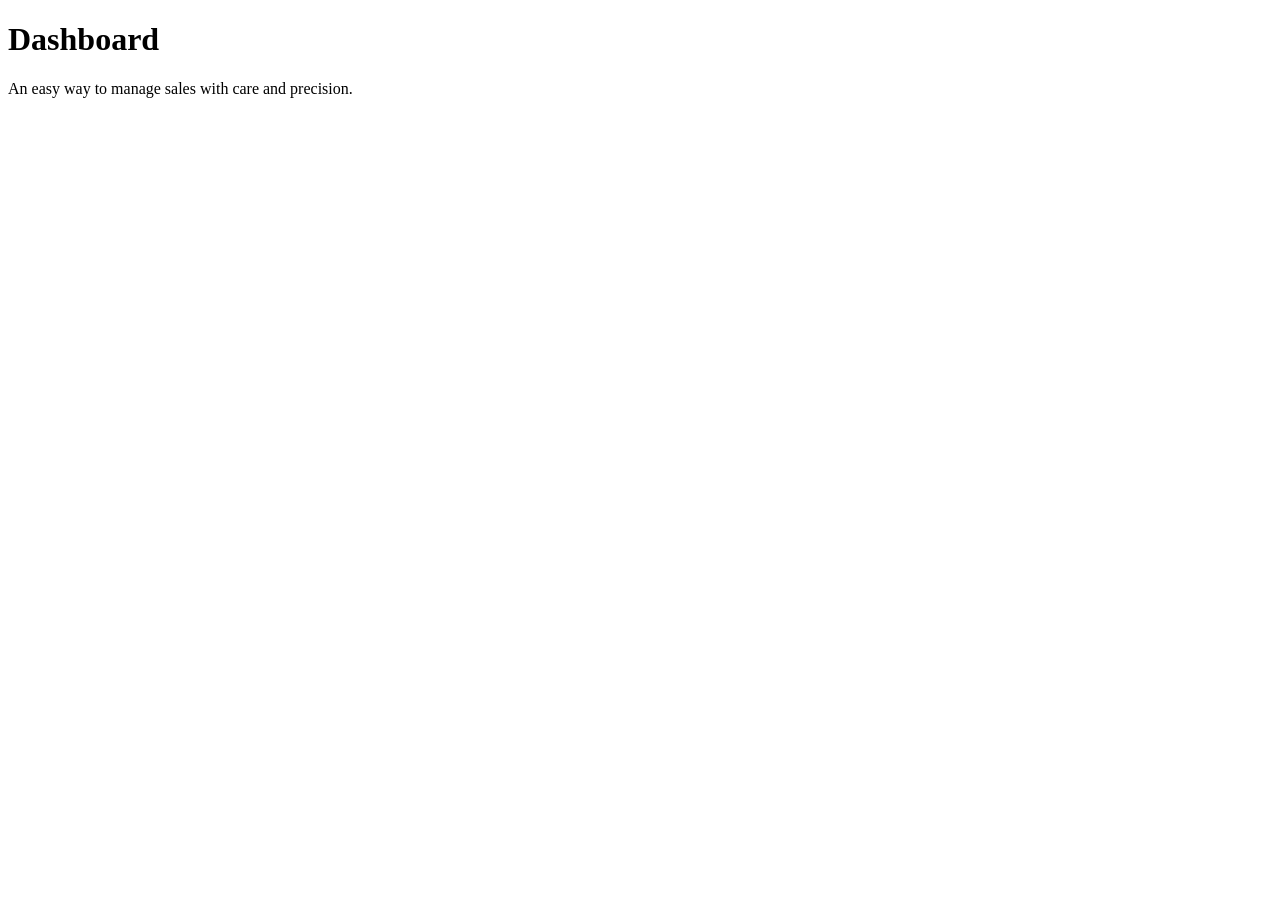
==== index.html @ 6414abc8 "Initial commit: Add Spark Admin template files" ====
<!DOCTYPE html>
<html lang="en">
<head>
    <meta charset="UTF-8">
    <meta name="viewport" content="width=device-width, initial-scale=1.0">
    <title>Spark Admin - Dashboard</title>
</head>
<body>
    <!-- Navigation and Dashboard content -->
    <div class="container">
        <h1>Dashboard</h1>
        <p>An easy way to manage sales with care and precision.</p>
    </div>
</body>
</html>
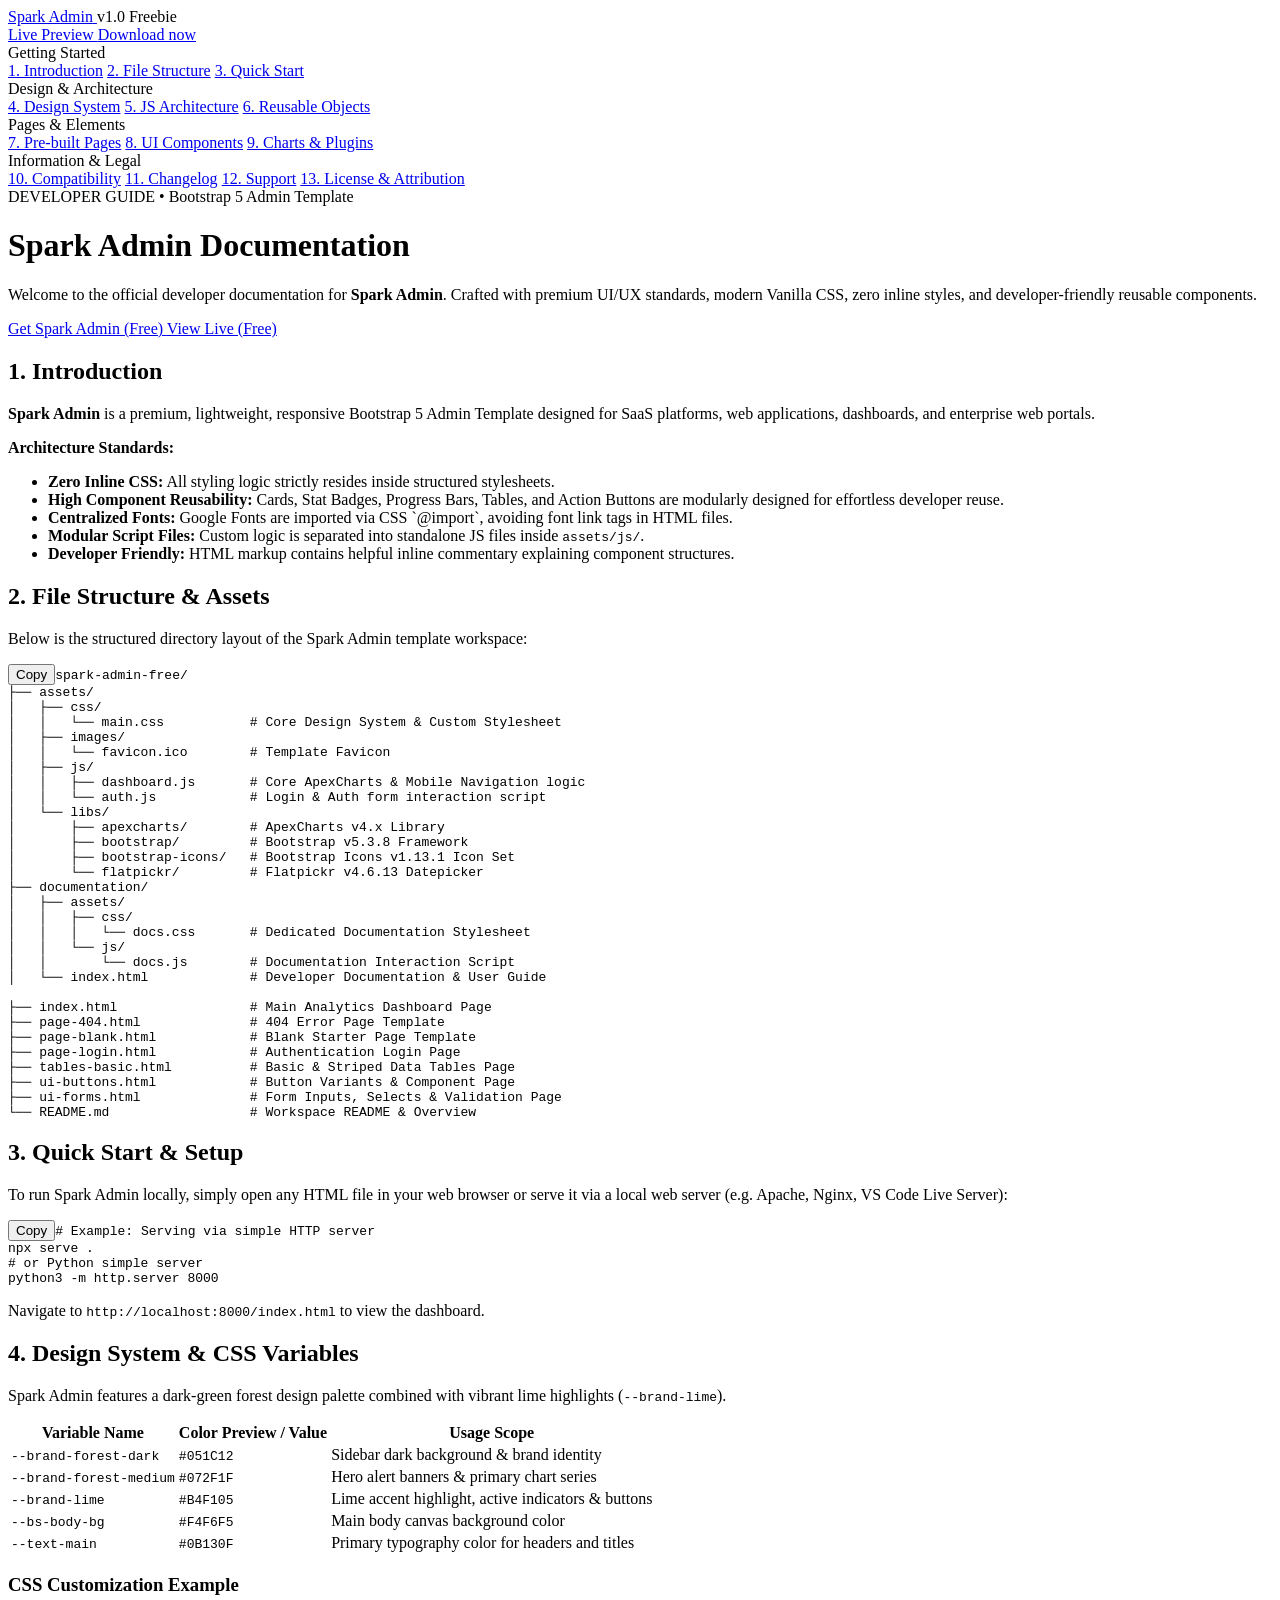
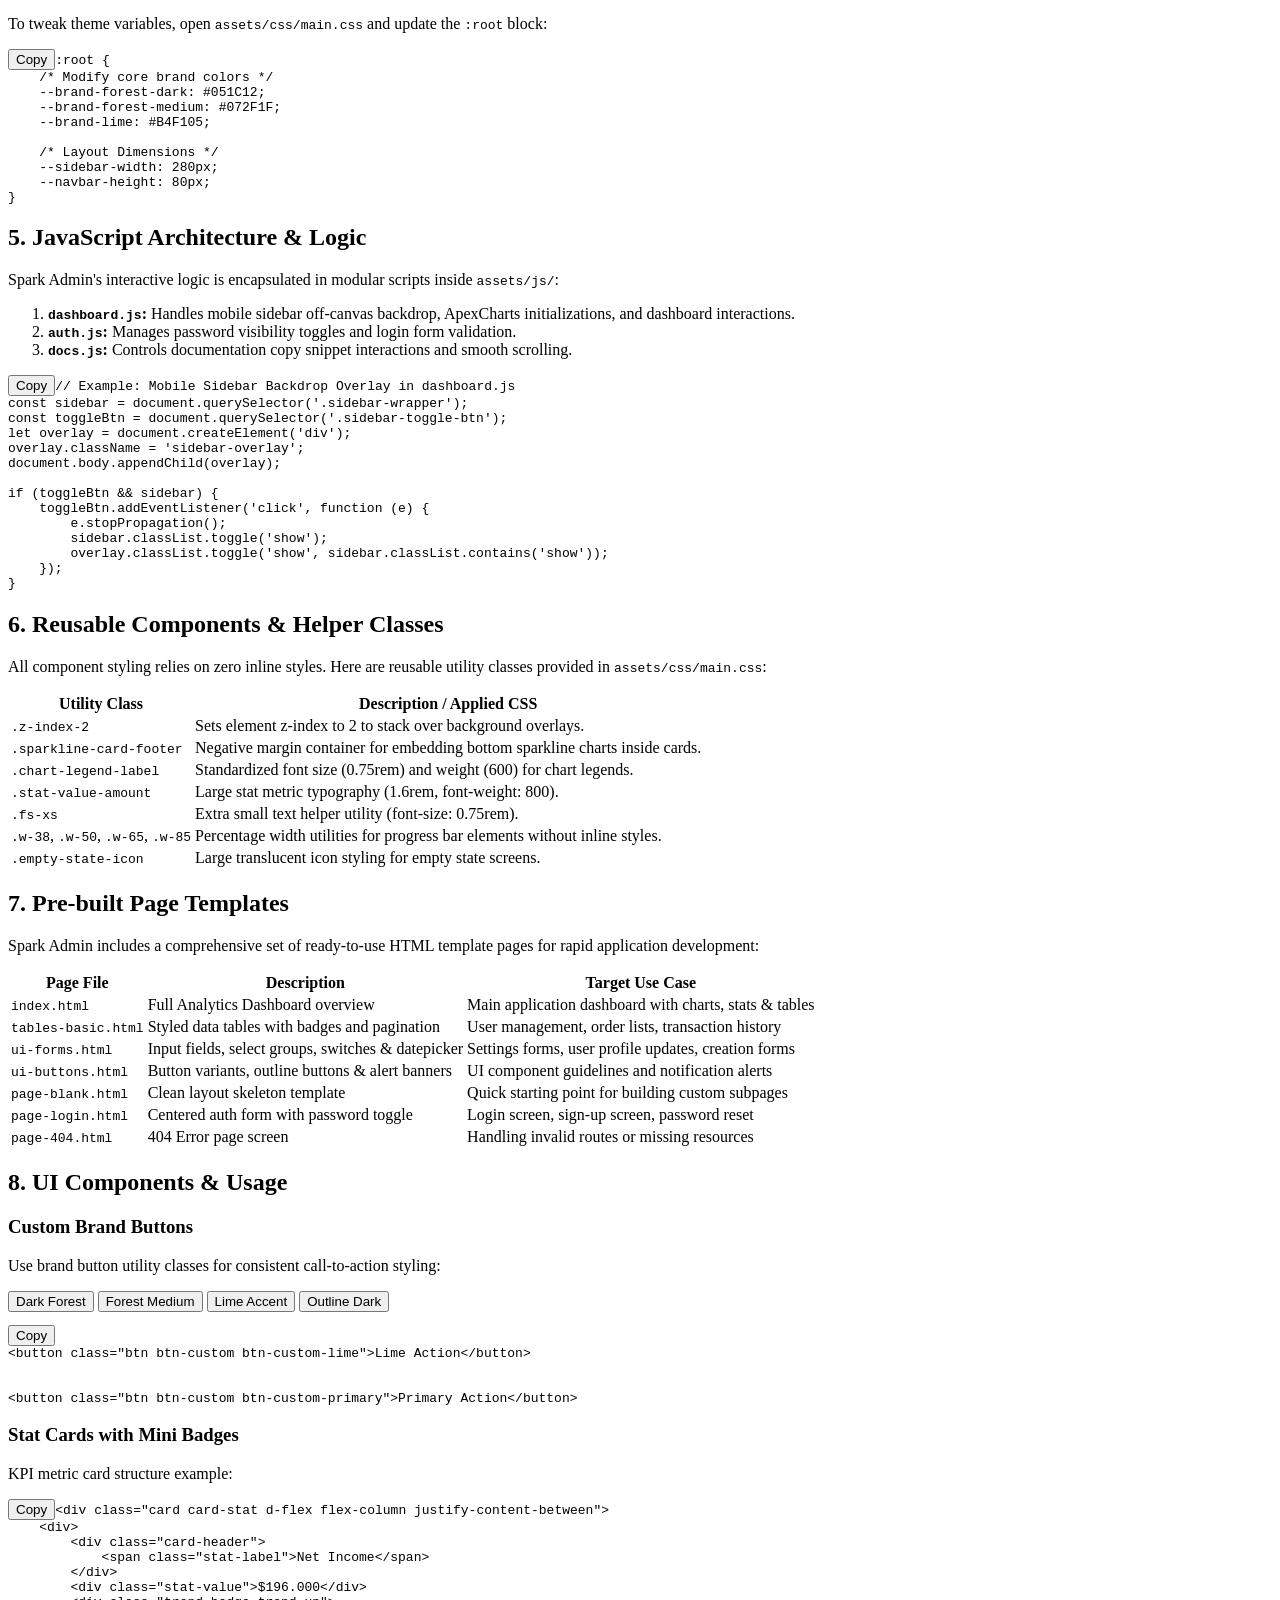
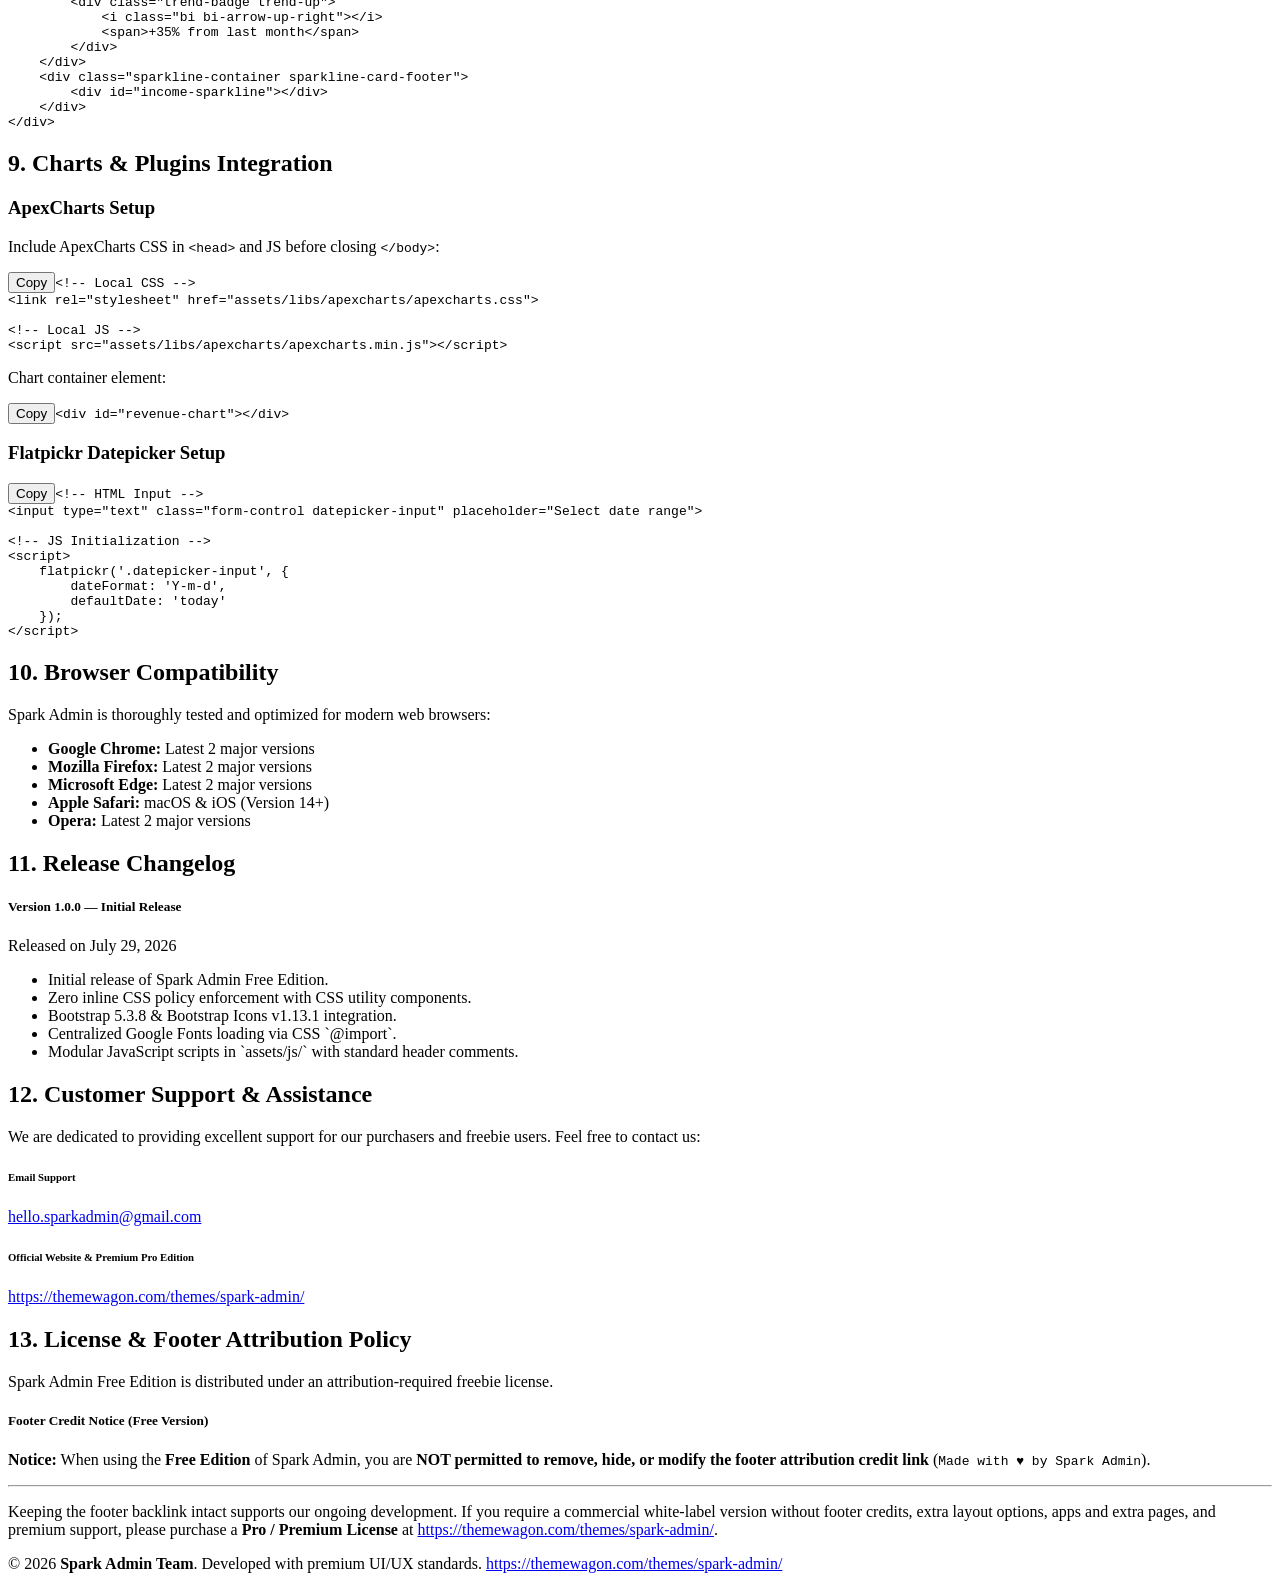
==== commit 6396bba2: "Add files via upload" ====
--- a/index.html
+++ b/index.html
@@ -1,15 +1,555 @@
 <!DOCTYPE html>
 <html lang="en">
+
 <head>
-    <meta charset="UTF-8">
-    <meta name="viewport" content="width=device-width, initial-scale=1.0">
-    <title>Spark Admin - Dashboard</title>
+  <meta charset="UTF-8">
+  <meta name="viewport" content="width=device-width, initial-scale=1.0">
+  <title>Spark Admin - Documentation & Developer Guide</title>
+
+  <!-- Meta Information -->
+  <meta name="description"
+    content="Official documentation and developer guide for Spark Admin - Bootstrap 5 Admin Dashboard Template.">
+  <meta name="author" content="Spark Admin Team">
+
+  <!-- Favicon -->
+  <link rel="icon" type="image/png" href="../assets/images/favicon.ico">
+
+  <!-- Bootstrap 5 CSS & Icons -->
+  <link rel="stylesheet" href="../assets/libs/bootstrap/css/bootstrap.min.css">
+  <link rel="stylesheet" href="../assets/libs/bootstrap-icons/bootstrap-icons.css">
+
+  <!-- Custom Documentation Stylesheet (Google Fonts imported via CSS) -->
+  <link rel="stylesheet" href="assets/css/docs.css">
 </head>
+
 <body>
-    <!-- Navigation and Dashboard content -->
-    <div class="container">
-        <h1>Dashboard</h1>
-        <p>An easy way to manage sales with care and precision.</p>
+
+  <!-- Header Navigation -->
+  <header class="doc-navbar d-flex align-items-center">
+    <div class="container-fluid px-4 d-flex align-items-center justify-content-between">
+      <div class="d-flex align-items-center gap-3">
+        <a href="../index.html" class="doc-brand">
+          <i class="bi bi-asterisk"></i>
+          <span>Spark Admin</span>
+        </a>
+        <span class="doc-version-badge">v1.0 Freebie</span>
+      </div>
+      <div class="d-flex align-items-center gap-3">
+        <a href="https://themewagon.github.io/spark-admin/" target="_blank"
+          class="btn btn-sm btn-outline-light d-none d-md-inline-flex align-items-center gap-1">
+          <i class="bi bi-box-arrow-up-right"></i> Live Preview
+        </a>
+        <a href="https://themewagon.com/themes/spark-admin/" target="_blank" class="btn btn-sm btn-doc-lime">
+          <i class="bi bi-rocket-takeoff-fill me-1"></i> Download now
+        </a>
+      </div>
     </div>
+  </header>
+
+  <!-- Main Content Layout -->
+  <div class="container-fluid px-4 py-4">
+    <div class="row">
+
+      <!-- Sticky Sidebar Navigation -->
+      <div class="col-lg-3 col-xl-2">
+        <div class="doc-sidebar">
+          <div class="doc-sidebar-title">Getting Started</div>
+          <nav class="nav flex-column">
+            <a class="nav-link active" href="#introduction"><i class="bi bi-info-circle"></i> 1. Introduction</a>
+            <a class="nav-link" href="#file-structure"><i class="bi bi-folder2-open"></i> 2. File Structure</a>
+            <a class="nav-link" href="#quick-start"><i class="bi bi-play-circle"></i> 3. Quick Start</a>
+          </nav>
+
+          <div class="doc-sidebar-title">Design & Architecture</div>
+          <nav class="nav flex-column">
+            <a class="nav-link" href="#design-system"><i class="bi bi-palette"></i> 4. Design System</a>
+            <a class="nav-link" href="#javascript"><i class="bi bi-code-slash"></i> 5. JS Architecture</a>
+            <a class="nav-link" href="#reusable-components"><i class="bi bi-cpu"></i> 6. Reusable Objects</a>
+          </nav>
+
+          <div class="doc-sidebar-title">Pages & Elements</div>
+          <nav class="nav flex-column">
+            <a class="nav-link" href="#page-templates"><i class="bi bi-layers-fill"></i> 7. Pre-built Pages</a>
+            <a class="nav-link" href="#ui-components"><i class="bi bi-grid-fill"></i> 8. UI Components</a>
+            <a class="nav-link" href="#charts-plugins"><i class="bi bi-graph-up-arrow"></i> 9. Charts & Plugins</a>
+          </nav>
+
+          <div class="doc-sidebar-title">Information & Legal</div>
+          <nav class="nav flex-column">
+            <a class="nav-link" href="#browser-support"><i class="bi bi-browser-chrome"></i> 10. Compatibility</a>
+            <a class="nav-link" href="#changelog"><i class="bi bi-journal-text"></i> 11. Changelog</a>
+            <a class="nav-link" href="#support"><i class="bi bi-envelope-fill"></i> 12. Support</a>
+            <a class="nav-link" href="#license"><i class="bi bi-shield-lock-fill"></i> 13. License & Attribution</a>
+          </nav>
+        </div>
+      </div>
+
+      <!-- Documentation Content Area -->
+      <div class="col-lg-9 col-xl-10">
+
+        <!-- Hero Header Banner -->
+        <div class="doc-hero">
+          <div class="d-flex align-items-center gap-2 mb-2">
+            <span class="doc-badge-lime">DEVELOPER GUIDE</span>
+            <span class="text-white-50">• Bootstrap 5 Admin Template</span>
+          </div>
+          <h1>Spark Admin Documentation</h1>
+          <p class="mb-3">
+            Welcome to the official developer documentation for <strong>Spark Admin</strong>. Crafted with premium UI/UX
+            standards, modern Vanilla CSS, zero inline styles, and developer-friendly reusable components.
+          </p>
+          <div class="d-flex gap-2 flex-wrap">
+            <a href="https://themewagon.com/themes/spark-admin/" target="_blank" class="btn btn-doc-lime me-2">
+              <i class="bi bi-star-fill me-1"></i> Get Spark Admin (Free)
+            </a>
+            <a href="https://themewagon.github.com/spark-admin/" target="_blank" class="btn btn-outline-light">
+              <i class="bi bi-layout-dashboard me-1"></i> View Live (Free)
+            </a>
+          </div>
+        </div>
+
+        <!-- 1. Introduction Section -->
+        <section id="introduction" class="doc-section">
+          <h2><i class="bi bi-info-circle"></i> 1. Introduction</h2>
+          <p>
+            <strong>Spark Admin</strong> is a premium, lightweight, responsive Bootstrap 5 Admin Template designed for
+            SaaS platforms, web applications, dashboards, and enterprise web portals.
+          </p>
+
+          <div class="doc-alert doc-alert-tip">
+            <strong>Architecture Standards:</strong>
+            <ul class="mb-0 mt-2">
+              <li><strong>Zero Inline CSS:</strong> All styling logic strictly resides inside structured stylesheets.
+              </li>
+              <li><strong>High Component Reusability:</strong> Cards, Stat Badges, Progress Bars, Tables, and Action
+                Buttons are modularly designed for effortless developer reuse.</li>
+              <li><strong>Centralized Fonts:</strong> Google Fonts are imported via CSS `@import`, avoiding font link
+                tags in HTML files.</li>
+              <li><strong>Modular Script Files:</strong> Custom logic is separated into standalone JS files inside
+                <code>assets/js/</code>.
+              </li>
+              <li><strong>Developer Friendly:</strong> HTML markup contains helpful inline commentary explaining
+                component structures.</li>
+            </ul>
+          </div>
+        </section>
+
+        <!-- 2. File Structure Section -->
+        <section id="file-structure" class="doc-section">
+          <h2><i class="bi bi-folder2-open"></i> 2. File Structure & Assets</h2>
+          <p>Below is the structured directory layout of the Spark Admin template workspace:</p>
+
+          <pre><button class="btn-copy" onclick="copyCode(this)">Copy</button><code>spark-admin-free/
+├── assets/
+│   ├── css/
+│   │   └── main.css           # Core Design System & Custom Stylesheet
+│   ├── images/
+│   │   └── favicon.ico        # Template Favicon
+│   ├── js/
+│   │   ├── dashboard.js       # Core ApexCharts & Mobile Navigation logic
+│   │   └── auth.js            # Login & Auth form interaction script
+│   └── libs/
+│       ├── apexcharts/        # ApexCharts v4.x Library
+│       ├── bootstrap/         # Bootstrap v5.3.8 Framework
+│       ├── bootstrap-icons/   # Bootstrap Icons v1.13.1 Icon Set
+│       └── flatpickr/         # Flatpickr v4.6.13 Datepicker
+├── documentation/
+│   ├── assets/
+│   │   ├── css/
+│   │   │   └── docs.css       # Dedicated Documentation Stylesheet
+│   │   └── js/
+│   │       └── docs.js        # Documentation Interaction Script
+│   └── index.html             # Developer Documentation & User Guide
+
+├── index.html                 # Main Analytics Dashboard Page
+├── page-404.html              # 404 Error Page Template
+├── page-blank.html            # Blank Starter Page Template
+├── page-login.html            # Authentication Login Page
+├── tables-basic.html          # Basic & Striped Data Tables Page
+├── ui-buttons.html            # Button Variants & Component Page
+├── ui-forms.html              # Form Inputs, Selects & Validation Page
+└── README.md                  # Workspace README & Overview</code></pre>
+        </section>
+
+        <!-- 3. Quick Start Section -->
+        <section id="quick-start" class="doc-section">
+          <h2><i class="bi bi-play-circle"></i> 3. Quick Start & Setup</h2>
+          <p>To run Spark Admin locally, simply open any HTML file in your web browser or serve it via a local web
+            server (e.g. Apache, Nginx, VS Code Live Server):</p>
+
+          <pre><button class="btn-copy" onclick="copyCode(this)">Copy</button><code># Example: Serving via simple HTTP server
+npx serve .
+# or Python simple server
+python3 -m http.server 8000</code></pre>
+
+          <p>Navigate to <code>http://localhost:8000/index.html</code> to view the dashboard.</p>
+        </section>
+
+        <!-- 4. Design System Section -->
+        <section id="design-system" class="doc-section">
+          <h2><i class="bi bi-palette"></i> 4. Design System & CSS Variables</h2>
+          <p>
+            Spark Admin features a dark-green forest design palette combined with vibrant lime highlights
+            (<code>--brand-lime</code>).
+          </p>
+
+          <div class="table-responsive">
+            <table class="table table-hover align-middle">
+              <thead class="table-light">
+                <tr>
+                  <th>Variable Name</th>
+                  <th>Color Preview / Value</th>
+                  <th>Usage Scope</th>
+                </tr>
+              </thead>
+              <tbody>
+                <tr>
+                  <td><code>--brand-forest-dark</code></td>
+                  <td><span class="color-swatch swatch-forest-dark"></span><code>#051C12</code></td>
+                  <td>Sidebar dark background & brand identity</td>
+                </tr>
+                <tr>
+                  <td><code>--brand-forest-medium</code></td>
+                  <td><span class="color-swatch swatch-forest-medium"></span><code>#072F1F</code></td>
+                  <td>Hero alert banners & primary chart series</td>
+                </tr>
+                <tr>
+                  <td><code>--brand-lime</code></td>
+                  <td><span class="color-swatch swatch-lime"></span><code>#B4F105</code></td>
+                  <td>Lime accent highlight, active indicators & buttons</td>
+                </tr>
+                <tr>
+                  <td><code>--bs-body-bg</code></td>
+                  <td><span class="color-swatch swatch-body-bg"></span><code>#F4F6F5</code></td>
+                  <td>Main body canvas background color</td>
+                </tr>
+                <tr>
+                  <td><code>--text-main</code></td>
+                  <td><span class="color-swatch swatch-text-main"></span><code>#0B130F</code></td>
+                  <td>Primary typography color for headers and titles</td>
+                </tr>
+              </tbody>
+            </table>
+          </div>
+
+          <h3 id="css-variables" class="mt-4">CSS Customization Example</h3>
+          <p>To tweak theme variables, open <code>assets/css/main.css</code> and update the <code>:root</code> block:
+          </p>
+          <pre><button class="btn-copy" onclick="copyCode(this)">Copy</button><code>:root {
+    /* Modify core brand colors */
+    --brand-forest-dark: #051C12;
+    --brand-forest-medium: #072F1F;
+    --brand-lime: #B4F105;
+    
+    /* Layout Dimensions */
+    --sidebar-width: 280px;
+    --navbar-height: 80px;
+}</code></pre>
+        </section>
+
+        <!-- 5. JavaScript Architecture Section -->
+        <section id="javascript" class="doc-section">
+          <h2><i class="bi bi-code-slash"></i> 5. JavaScript Architecture & Logic</h2>
+          <p>Spark Admin's interactive logic is encapsulated in modular scripts inside <code>assets/js/</code>:</p>
+
+          <ol class="lh-lg">
+            <li><strong><code>dashboard.js</code>:</strong> Handles mobile sidebar off-canvas backdrop, ApexCharts
+              initializations, and dashboard interactions.</li>
+            <li><strong><code>auth.js</code>:</strong> Manages password visibility toggles and login form validation.
+            </li>
+            <li><strong><code>docs.js</code>:</strong> Controls documentation copy snippet interactions and smooth
+              scrolling.</li>
+          </ol>
+
+          <pre><button class="btn-copy" onclick="copyCode(this)">Copy</button><code>// Example: Mobile Sidebar Backdrop Overlay in dashboard.js
+const sidebar = document.querySelector('.sidebar-wrapper');
+const toggleBtn = document.querySelector('.sidebar-toggle-btn');
+let overlay = document.createElement('div');
+overlay.className = 'sidebar-overlay';
+document.body.appendChild(overlay);
+
+if (toggleBtn && sidebar) {
+    toggleBtn.addEventListener('click', function (e) {
+        e.stopPropagation();
+        sidebar.classList.toggle('show');
+        overlay.classList.toggle('show', sidebar.classList.contains('show'));
+    });
+}</code></pre>
+        </section>
+
+        <!-- 6. Reusable Objects Section -->
+        <section id="reusable-components" class="doc-section">
+          <h2><i class="bi bi-cpu"></i> 6. Reusable Components & Helper Classes</h2>
+          <p>All component styling relies on zero inline styles. Here are reusable utility classes provided in
+            <code>assets/css/main.css</code>:
+          </p>
+
+          <div class="table-responsive">
+            <table class="table table-bordered table-striped align-middle">
+              <thead class="table-dark">
+                <tr>
+                  <th>Utility Class</th>
+                  <th>Description / Applied CSS</th>
+                </tr>
+              </thead>
+              <tbody>
+                <tr>
+                  <td><code>.z-index-2</code></td>
+                  <td>Sets element z-index to 2 to stack over background overlays.</td>
+                </tr>
+                <tr>
+                  <td><code>.sparkline-card-footer</code></td>
+                  <td>Negative margin container for embedding bottom sparkline charts inside cards.</td>
+                </tr>
+                <tr>
+                  <td><code>.chart-legend-label</code></td>
+                  <td>Standardized font size (0.75rem) and weight (600) for chart legends.</td>
+                </tr>
+                <tr>
+                  <td><code>.stat-value-amount</code></td>
+                  <td>Large stat metric typography (1.6rem, font-weight: 800).</td>
+                </tr>
+                <tr>
+                  <td><code>.fs-xs</code></td>
+                  <td>Extra small text helper utility (font-size: 0.75rem).</td>
+                </tr>
+                <tr>
+                  <td><code>.w-38</code>, <code>.w-50</code>, <code>.w-65</code>, <code>.w-85</code></td>
+                  <td>Percentage width utilities for progress bar elements without inline styles.</td>
+                </tr>
+                <tr>
+                  <td><code>.empty-state-icon</code></td>
+                  <td>Large translucent icon styling for empty state screens.</td>
+                </tr>
+              </tbody>
+            </table>
+          </div>
+        </section>
+
+        <!-- 7. Pre-built Pages Section -->
+        <section id="page-templates" class="doc-section">
+          <h2><i class="bi bi-layers-fill"></i> 7. Pre-built Page Templates</h2>
+          <p>Spark Admin includes a comprehensive set of ready-to-use HTML template pages for rapid application
+            development:</p>
+
+          <div class="table-responsive">
+            <table class="table table-hover align-middle">
+              <thead class="table-light">
+                <tr>
+                  <th>Page File</th>
+                  <th>Description</th>
+                  <th>Target Use Case</th>
+                </tr>
+              </thead>
+              <tbody>
+                <tr>
+                  <td><code>index.html</code></td>
+                  <td>Full Analytics Dashboard overview</td>
+                  <td>Main application dashboard with charts, stats & tables</td>
+                </tr>
+                <tr>
+                  <td><code>tables-basic.html</code></td>
+                  <td>Styled data tables with badges and pagination</td>
+                  <td>User management, order lists, transaction history</td>
+                </tr>
+                <tr>
+                  <td><code>ui-forms.html</code></td>
+                  <td>Input fields, select groups, switches & datepicker</td>
+                  <td>Settings forms, user profile updates, creation forms</td>
+                </tr>
+                <tr>
+                  <td><code>ui-buttons.html</code></td>
+                  <td>Button variants, outline buttons & alert banners</td>
+                  <td>UI component guidelines and notification alerts</td>
+                </tr>
+                <tr>
+                  <td><code>page-blank.html</code></td>
+                  <td>Clean layout skeleton template</td>
+                  <td>Quick starting point for building custom subpages</td>
+                </tr>
+                <tr>
+                  <td><code>page-login.html</code></td>
+                  <td>Centered auth form with password toggle</td>
+                  <td>Login screen, sign-up screen, password reset</td>
+                </tr>
+                <tr>
+                  <td><code>page-404.html</code></td>
+                  <td>404 Error page screen</td>
+                  <td>Handling invalid routes or missing resources</td>
+                </tr>
+              </tbody>
+            </table>
+          </div>
+        </section>
+
+        <!-- 8. UI Components Section -->
+        <section id="ui-components" class="doc-section">
+          <h2><i class="bi bi-grid-fill"></i> 8. UI Components & Usage</h2>
+
+          <h3>Custom Brand Buttons</h3>
+          <p>Use brand button utility classes for consistent call-to-action styling:</p>
+          <div class="mb-3 d-flex gap-2 flex-wrap align-items-center">
+            <button class="btn btn-doc-dark">Dark Forest</button>
+            <button class="btn btn-doc-medium">Forest Medium</button>
+            <button class="btn btn-doc-lime">Lime Accent</button>
+            <button class="btn btn-outline-dark">Outline Dark</button>
+          </div>
+
+          <pre><button class="btn-copy" onclick="copyCode(this)">Copy</button><code><!-- Lime Accent Button -->
+&lt;button class="btn btn-custom btn-custom-lime"&gt;Lime Action&lt;/button&gt;
+
+<!-- Dark Forest Button -->
+&lt;button class="btn btn-custom btn-custom-primary"&gt;Primary Action&lt;/button&gt;</code></pre>
+
+          <h3 class="mt-4">Stat Cards with Mini Badges</h3>
+          <p>KPI metric card structure example:</p>
+          <pre><button class="btn-copy" onclick="copyCode(this)">Copy</button><code>&lt;div class="card card-stat d-flex flex-column justify-content-between"&gt;
+    &lt;div&gt;
+        &lt;div class="card-header"&gt;
+            &lt;span class="stat-label"&gt;Net Income&lt;/span&gt;
+        &lt;/div&gt;
+        &lt;div class="stat-value"&gt;$196.000&lt;/div&gt;
+        &lt;div class="trend-badge trend-up"&gt;
+            &lt;i class="bi bi-arrow-up-right"&gt;&lt;/i&gt;
+            &lt;span&gt;+35% from last month&lt;/span&gt;
+        &lt;/div&gt;
+    &lt;/div&gt;
+    &lt;div class="sparkline-container sparkline-card-footer"&gt;
+        &lt;div id="income-sparkline"&gt;&lt;/div&gt;
+    &lt;/div&gt;
+&lt;/div&gt;</code></pre>
+        </section>
+
+        <!-- 9. Charts & Plugins Section -->
+        <section id="charts-plugins" class="doc-section">
+          <h2><i class="bi bi-graph-up-arrow"></i> 9. Charts & Plugins Integration</h2>
+
+          <h3>ApexCharts Setup</h3>
+          <p>Include ApexCharts CSS in <code>&lt;head&gt;</code> and JS before closing <code>&lt;/body&gt;</code>:</p>
+          <pre><button class="btn-copy" onclick="copyCode(this)">Copy</button><code>&lt;!-- Local CSS --&gt;
+&lt;link rel="stylesheet" href="assets/libs/apexcharts/apexcharts.css"&gt;
+
+&lt;!-- Local JS --&gt;
+&lt;script src="assets/libs/apexcharts/apexcharts.min.js"&gt;&lt;/script&gt;</code></pre>
+
+          <p>Chart container element:</p>
+          <pre><button class="btn-copy" onclick="copyCode(this)">Copy</button><code>&lt;div id="revenue-chart"&gt;&lt;/div&gt;</code></pre>
+
+          <h3 class="mt-4">Flatpickr Datepicker Setup</h3>
+          <pre><button class="btn-copy" onclick="copyCode(this)">Copy</button><code>&lt;!-- HTML Input --&gt;
+&lt;input type="text" class="form-control datepicker-input" placeholder="Select date range"&gt;
+
+&lt;!-- JS Initialization --&gt;
+&lt;script&gt;
+    flatpickr('.datepicker-input', {
+        dateFormat: 'Y-m-d',
+        defaultDate: 'today'
+    });
+&lt;/script&gt;</code></pre>
+        </section>
+
+        <!-- 10. Browser Support Section -->
+        <section id="browser-support" class="doc-section">
+          <h2><i class="bi bi-browser-chrome"></i> 10. Browser Compatibility</h2>
+          <p>Spark Admin is thoroughly tested and optimized for modern web browsers:</p>
+          <ul class="lh-lg">
+            <li><strong>Google Chrome:</strong> Latest 2 major versions</li>
+            <li><strong>Mozilla Firefox:</strong> Latest 2 major versions</li>
+            <li><strong>Microsoft Edge:</strong> Latest 2 major versions</li>
+            <li><strong>Apple Safari:</strong> macOS & iOS (Version 14+)</li>
+            <li><strong>Opera:</strong> Latest 2 major versions</li>
+          </ul>
+        </section>
+
+        <!-- 11. Changelog Section -->
+        <section id="changelog" class="doc-section">
+          <h2><i class="bi bi-journal-text"></i> 11. Release Changelog</h2>
+
+          <div class="border-start border-3 border-success ps-3 my-3">
+            <h5 class="fw-bold mb-1">Version 1.0.0 — Initial Release</h5>
+            <p class="text-muted small mb-2">Released on July 29, 2026</p>
+            <ul class="small mb-0 text-muted">
+              <li>Initial release of Spark Admin Free Edition.</li>
+              <li>Zero inline CSS policy enforcement with CSS utility components.</li>
+              <li>Bootstrap 5.3.8 & Bootstrap Icons v1.13.1 integration.</li>
+              <li>Centralized Google Fonts loading via CSS `@import`.</li>
+              <li>Modular JavaScript scripts in `assets/js/` with standard header comments.</li>
+            </ul>
+          </div>
+        </section>
+
+        <!-- 12. Support Section -->
+        <section id="support" class="doc-section">
+          <h2><i class="bi bi-envelope-fill"></i> 12. Customer Support & Assistance</h2>
+          <p>We are dedicated to providing excellent support for our purchasers and freebie users. Feel free to contact
+            us:</p>
+
+          <div class="row g-3">
+            <div class="col-md-6">
+              <div class="p-3 border rounded-3 bg-light d-flex align-items-center gap-3">
+                <i class="bi bi-envelope-at-fill fs-2 text-success"></i>
+                <div>
+                  <h6 class="fw-bold mb-0">Email Support</h6>
+                  <a href="mailto:hello.sparkadmin@gmail.com"
+                    class="text-decoration-none">hello.sparkadmin@gmail.com</a>
+                </div>
+              </div>
+            </div>
+            <div class="col-md-6">
+              <div class="p-3 border rounded-3 bg-light d-flex align-items-center gap-3">
+                <i class="bi bi-globe fs-2 text-success"></i>
+                <div>
+                  <h6 class="fw-bold mb-0">Official Website & Premium Pro Edition</h6>
+                  <a href="#!"
+                    class="text-decoration-none fw-bold text-success">https://themewagon.com/themes/spark-admin/</a>
+                </div>
+              </div>
+            </div>
+          </div>
+        </section>
+
+        <!-- 13. License & Footer Credit Policy Section -->
+        <section id="license" class="doc-section">
+          <h2><i class="bi bi-shield-lock-fill"></i> 13. License & Footer Attribution Policy</h2>
+          <p>Spark Admin Free Edition is distributed under an attribution-required freebie license.</p>
+
+          <div class="doc-alert doc-alert-info">
+            <h5 class="fw-bold text-dark mb-2"><i class="bi bi-exclamation-triangle-fill me-2 text-warning"></i>Footer
+              Credit Notice (Free Version)</h5>
+            <p class="mb-2 text-dark">
+              <strong>Notice:</strong> When using the <strong>Free Edition</strong> of Spark Admin, you are <strong>NOT
+                permitted to remove, hide, or modify the footer attribution credit link</strong>
+              (<code>Made with ♥ by Spark Admin</code>).
+            </p>
+            <hr class="my-2">
+            <p class="small mb-0 text-muted">
+              Keeping the footer backlink intact supports our ongoing development. If you require a commercial
+              white-label version without footer credits, extra layout options, apps and extra pages, and premium
+              support, please purchase a <strong>Pro / Premium License</strong> at <a href="#!"
+                class="fw-bold text-success">https://themewagon.com/themes/spark-admin/</a>.
+            </p>
+          </div>
+        </section>
+
+        <!-- Footer -->
+        <footer class="py-4 text-center text-muted small">
+          <p class="mb-0">&copy; 2026 <strong>Spark Admin Team</strong>. Developed with premium UI/UX standards. <a
+              href="#!" class="text-success text-decoration-none">https://themewagon.com/themes/spark-admin/</a></p>
+        </footer>
+      </div>
+    </div>
+  </div>
+
+  <!-- Back to top button -->
+  <a href="#" class="back-to-top" title="Back to top">
+    <i class="bi bi-arrow-up"></i>
+  </a>
+
+  <!-- Local Bootstrap bundle -->
+  <script src="../assets/libs/bootstrap/js/bootstrap.bundle.min.js"></script>
+
+  <!-- Custom Documentation script module -->
+  <script src="assets/js/docs.js"></script>
 </body>
+
 </html>
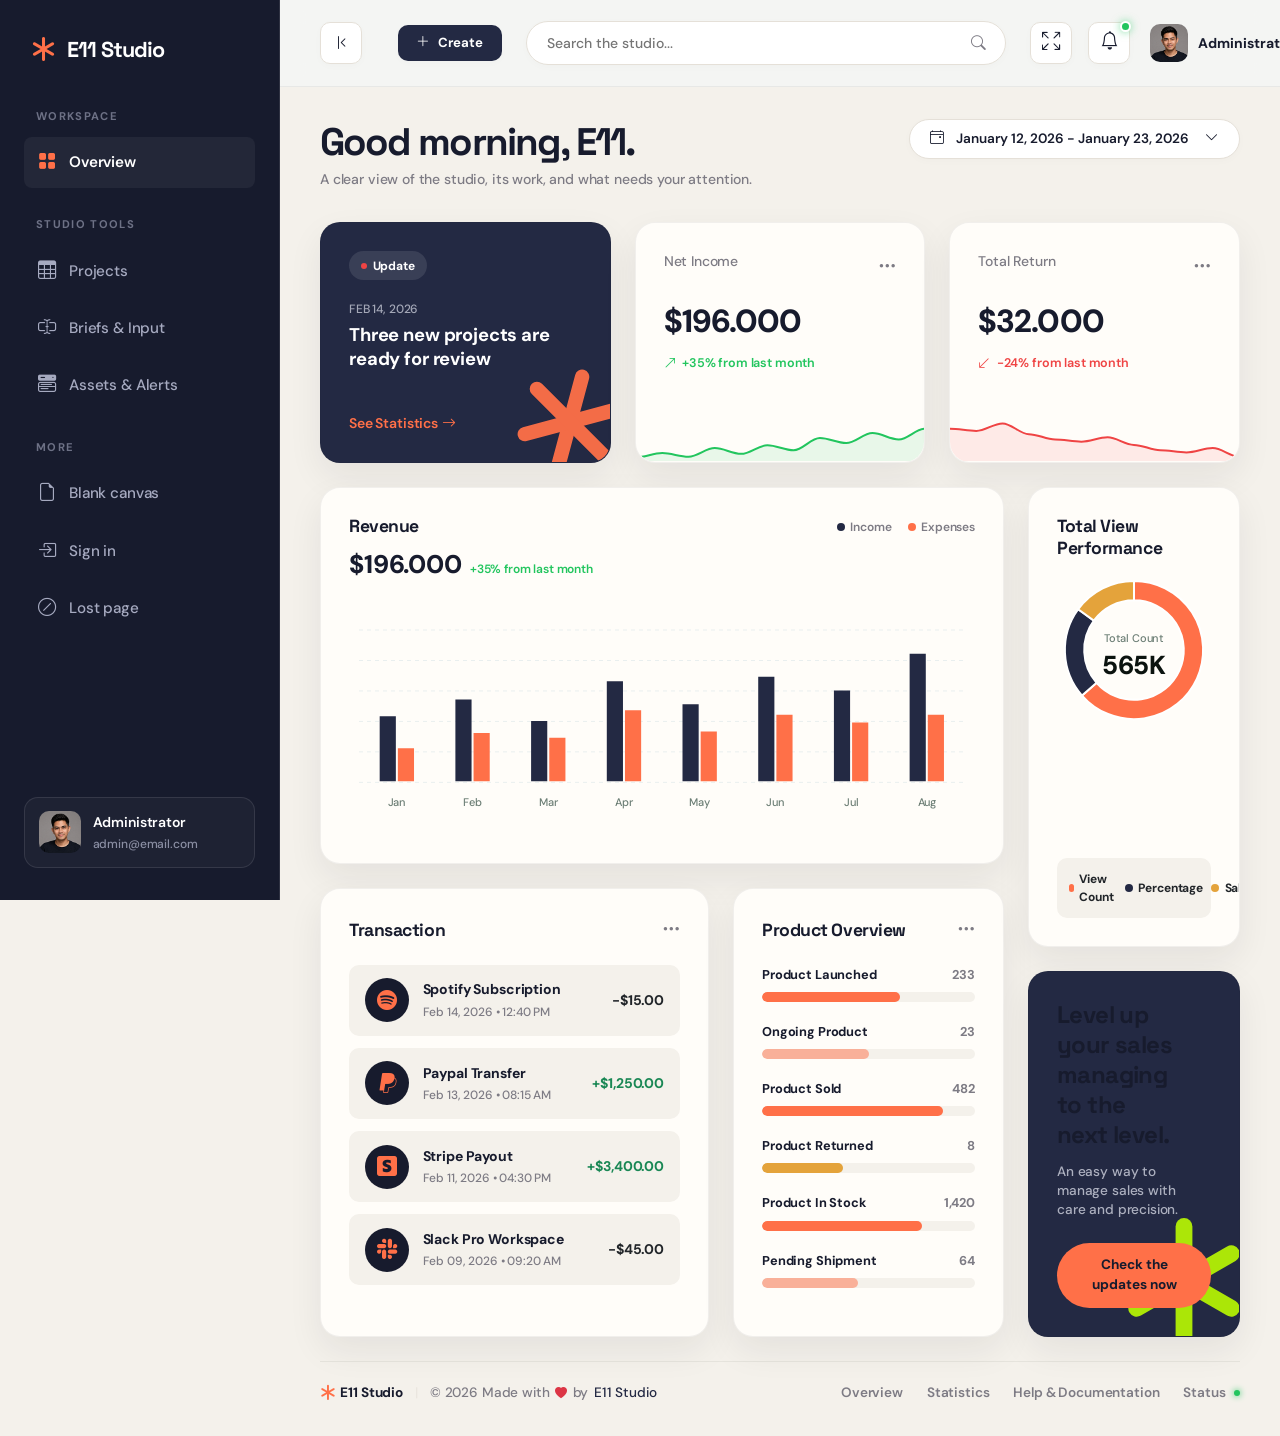
==== commit 01a675c3: "Add files via upload" ====
--- a/index.html
+++ b/index.html
@@ -4,552 +4,634 @@
 <head>
   <meta charset="UTF-8">
   <meta name="viewport" content="width=device-width, initial-scale=1.0">
-  <title>Spark Admin - Documentation & Developer Guide</title>
-
-  <!-- Meta Information -->
-  <meta name="description"
-    content="Official documentation and developer guide for Spark Admin - Bootstrap 5 Admin Dashboard Template.">
-  <meta name="author" content="Spark Admin Team">
+  <title>E11 Studio - Creative Operations</title>
+
+  <!-- SEO Optimization -->
+  <meta name="description" content="E11 Studio creative operations dashboard">
+  <meta name="author" content="E11 Studio">
 
   <!-- Favicon -->
-  <link rel="icon" type="image/png" href="../assets/images/favicon.ico">
-
-  <!-- Bootstrap 5 CSS & Icons -->
-  <link rel="stylesheet" href="../assets/libs/bootstrap/css/bootstrap.min.css">
-  <link rel="stylesheet" href="../assets/libs/bootstrap-icons/bootstrap-icons.css">
-
-  <!-- Custom Documentation Stylesheet (Google Fonts imported via CSS) -->
-  <link rel="stylesheet" href="assets/css/docs.css">
+  <link rel="icon" type="image/png" href="assets/images/favicon.ico">
+
+  <!-- Local Third-Party Libraries (100% Offline Compatible) -->
+  <link rel="stylesheet" href="assets/libs/bootstrap/css/bootstrap.min.css">
+  <link rel="stylesheet" href="assets/libs/bootstrap-icons/bootstrap-icons.css">
+  <link rel="stylesheet" href="assets/libs/apexcharts/apexcharts.css">
+  <link rel="stylesheet" href="assets/libs/flatpickr/flatpickr.min.css">
+
+  <!-- Main Design System & Custom Stylesheet -->
+  <link rel="stylesheet" href="assets/css/main.css">
 </head>
 
 <body>
 
-  <!-- Header Navigation -->
-  <header class="doc-navbar d-flex align-items-center">
-    <div class="container-fluid px-4 d-flex align-items-center justify-content-between">
-      <div class="d-flex align-items-center gap-3">
-        <a href="../index.html" class="doc-brand">
-          <i class="bi bi-asterisk"></i>
-          <span>Spark Admin</span>
-        </a>
-        <span class="doc-version-badge">v1.0 Freebie</span>
-      </div>
-      <div class="d-flex align-items-center gap-3">
-        <a href="https://themewagon.github.io/spark-admin/" target="_blank"
-          class="btn btn-sm btn-outline-light d-none d-md-inline-flex align-items-center gap-1">
-          <i class="bi bi-box-arrow-up-right"></i> Live Preview
-        </a>
-        <a href="https://themewagon.com/themes/spark-admin/" target="_blank" class="btn btn-sm btn-doc-lime">
-          <i class="bi bi-rocket-takeoff-fill me-1"></i> Download now
-        </a>
+  <!-- ==========================================
+         START: Sidebar Component
+         Highly polished, dark-green sticky navigation
+         ========================================== -->
+  <div class="sidebar-wrapper" id="sidebar">
+    <!-- Brand Logo / Identity -->
+    <a href="index.html" class="sidebar-brand">
+      <i class="bi bi-asterisk"></i>
+      <span>E11 Studio</span>
+    </a>
+
+    <!-- Navigation Menu -->
+    <div class="flex-grow-1 overflow-y-auto">
+      <!-- Group: Menu -->
+      <div class="sidebar-menu-section">
+        <div class="sidebar-menu-title">Workspace</div>
+        <ul class="sidebar-menu-list">
+          <li class="sidebar-menu-item">
+            <a href="index.html" class="sidebar-menu-link active" id="menu-overview" title="Overview">
+              <i class="bi bi-grid-fill"></i>
+              <span>Overview</span>
+            </a>
+          </li>
+        </ul>
+      </div>
+
+      <!-- Group: Components -->
+      <div class="sidebar-menu-section">
+        <div class="sidebar-menu-title">Studio tools</div>
+        <ul class="sidebar-menu-list">
+          <li class="sidebar-menu-item">
+            <a href="tables-basic.html" class="sidebar-menu-link" id="menu-basictables" title="Basic Tables">
+              <i class="bi bi-table"></i>
+              <span>Projects</span>
+            </a>
+          </li>
+          <li class="sidebar-menu-item">
+            <a href="ui-forms.html" class="sidebar-menu-link" id="menu-uiforms" title="Forms and Input">
+              <i class="bi bi-input-cursor-text"></i>
+              <span>Briefs & Input</span>
+            </a>
+          </li>
+          <li class="sidebar-menu-item">
+            <a href="ui-buttons.html" class="sidebar-menu-link" id="menu-uibuttons" title="Buttons">
+              <i class="bi bi-menu-button-wide-fill"></i>
+              <span>Assets & Alerts</span>
+            </a>
+          </li>
+        </ul>
+      </div>
+
+      <!-- Group: Pages -->
+      <div class="sidebar-menu-section">
+        <div class="sidebar-menu-title">More</div>
+        <ul class="sidebar-menu-list">
+          <li class="sidebar-menu-item">
+            <a href="page-blank.html" class="sidebar-menu-link" id="menu-blankpage" title="Blank Page">
+              <i class="bi bi-file-earmark"></i>
+              <span>Blank canvas</span>
+            </a>
+          </li>
+          <li class="sidebar-menu-item">
+            <a href="page-login.html" class="sidebar-menu-link" id="menu-loginpage" title="Login Page">
+              <i class="bi bi-box-arrow-in-right"></i>
+              <span>Sign in</span>
+            </a>
+          </li>
+          <li class="sidebar-menu-item">
+            <a href="page-404.html" class="sidebar-menu-link" id="menu-404" title="404 Page">
+              <i class="bi bi-slash-circle"></i>
+              <span>Lost page</span>
+            </a>
+          </li>
+        </ul>
       </div>
     </div>
-  </header>
-
-  <!-- Main Content Layout -->
-  <div class="container-fluid px-4 py-4">
-    <div class="row">
-
-      <!-- Sticky Sidebar Navigation -->
-      <div class="col-lg-3 col-xl-2">
-        <div class="doc-sidebar">
-          <div class="doc-sidebar-title">Getting Started</div>
-          <nav class="nav flex-column">
-            <a class="nav-link active" href="#introduction"><i class="bi bi-info-circle"></i> 1. Introduction</a>
-            <a class="nav-link" href="#file-structure"><i class="bi bi-folder2-open"></i> 2. File Structure</a>
-            <a class="nav-link" href="#quick-start"><i class="bi bi-play-circle"></i> 3. Quick Start</a>
-          </nav>
-
-          <div class="doc-sidebar-title">Design & Architecture</div>
-          <nav class="nav flex-column">
-            <a class="nav-link" href="#design-system"><i class="bi bi-palette"></i> 4. Design System</a>
-            <a class="nav-link" href="#javascript"><i class="bi bi-code-slash"></i> 5. JS Architecture</a>
-            <a class="nav-link" href="#reusable-components"><i class="bi bi-cpu"></i> 6. Reusable Objects</a>
-          </nav>
-
-          <div class="doc-sidebar-title">Pages & Elements</div>
-          <nav class="nav flex-column">
-            <a class="nav-link" href="#page-templates"><i class="bi bi-layers-fill"></i> 7. Pre-built Pages</a>
-            <a class="nav-link" href="#ui-components"><i class="bi bi-grid-fill"></i> 8. UI Components</a>
-            <a class="nav-link" href="#charts-plugins"><i class="bi bi-graph-up-arrow"></i> 9. Charts & Plugins</a>
-          </nav>
-
-          <div class="doc-sidebar-title">Information & Legal</div>
-          <nav class="nav flex-column">
-            <a class="nav-link" href="#browser-support"><i class="bi bi-browser-chrome"></i> 10. Compatibility</a>
-            <a class="nav-link" href="#changelog"><i class="bi bi-journal-text"></i> 11. Changelog</a>
-            <a class="nav-link" href="#support"><i class="bi bi-envelope-fill"></i> 12. Support</a>
-            <a class="nav-link" href="#license"><i class="bi bi-shield-lock-fill"></i> 13. License & Attribution</a>
-          </nav>
-        </div>
-      </div>
-
-      <!-- Documentation Content Area -->
-      <div class="col-lg-9 col-xl-10">
-
-        <!-- Hero Header Banner -->
-        <div class="doc-hero">
-          <div class="d-flex align-items-center gap-2 mb-2">
-            <span class="doc-badge-lime">DEVELOPER GUIDE</span>
-            <span class="text-white-50">• Bootstrap 5 Admin Template</span>
-          </div>
-          <h1>Spark Admin Documentation</h1>
-          <p class="mb-3">
-            Welcome to the official developer documentation for <strong>Spark Admin</strong>. Crafted with premium UI/UX
-            standards, modern Vanilla CSS, zero inline styles, and developer-friendly reusable components.
-          </p>
-          <div class="d-flex gap-2 flex-wrap">
-            <a href="https://themewagon.com/themes/spark-admin/" target="_blank" class="btn btn-doc-lime me-2">
-              <i class="bi bi-star-fill me-1"></i> Get Spark Admin (Free)
-            </a>
-            <a href="https://themewagon.github.com/spark-admin/" target="_blank" class="btn btn-outline-light">
-              <i class="bi bi-layout-dashboard me-1"></i> View Live (Free)
-            </a>
-          </div>
-        </div>
-
-        <!-- 1. Introduction Section -->
-        <section id="introduction" class="doc-section">
-          <h2><i class="bi bi-info-circle"></i> 1. Introduction</h2>
-          <p>
-            <strong>Spark Admin</strong> is a premium, lightweight, responsive Bootstrap 5 Admin Template designed for
-            SaaS platforms, web applications, dashboards, and enterprise web portals.
-          </p>
-
-          <div class="doc-alert doc-alert-tip">
-            <strong>Architecture Standards:</strong>
-            <ul class="mb-0 mt-2">
-              <li><strong>Zero Inline CSS:</strong> All styling logic strictly resides inside structured stylesheets.
-              </li>
-              <li><strong>High Component Reusability:</strong> Cards, Stat Badges, Progress Bars, Tables, and Action
-                Buttons are modularly designed for effortless developer reuse.</li>
-              <li><strong>Centralized Fonts:</strong> Google Fonts are imported via CSS `@import`, avoiding font link
-                tags in HTML files.</li>
-              <li><strong>Modular Script Files:</strong> Custom logic is separated into standalone JS files inside
-                <code>assets/js/</code>.
-              </li>
-              <li><strong>Developer Friendly:</strong> HTML markup contains helpful inline commentary explaining
-                component structures.</li>
-            </ul>
-          </div>
-        </section>
-
-        <!-- 2. File Structure Section -->
-        <section id="file-structure" class="doc-section">
-          <h2><i class="bi bi-folder2-open"></i> 2. File Structure & Assets</h2>
-          <p>Below is the structured directory layout of the Spark Admin template workspace:</p>
-
-          <pre><button class="btn-copy" onclick="copyCode(this)">Copy</button><code>spark-admin-free/
-├── assets/
-│   ├── css/
-│   │   └── main.css           # Core Design System & Custom Stylesheet
-│   ├── images/
-│   │   └── favicon.ico        # Template Favicon
-│   ├── js/
-│   │   ├── dashboard.js       # Core ApexCharts & Mobile Navigation logic
-│   │   └── auth.js            # Login & Auth form interaction script
-│   └── libs/
-│       ├── apexcharts/        # ApexCharts v4.x Library
-│       ├── bootstrap/         # Bootstrap v5.3.8 Framework
-│       ├── bootstrap-icons/   # Bootstrap Icons v1.13.1 Icon Set
-│       └── flatpickr/         # Flatpickr v4.6.13 Datepicker
-├── documentation/
-│   ├── assets/
-│   │   ├── css/
-│   │   │   └── docs.css       # Dedicated Documentation Stylesheet
-│   │   └── js/
-│   │       └── docs.js        # Documentation Interaction Script
-│   └── index.html             # Developer Documentation & User Guide
-
-├── index.html                 # Main Analytics Dashboard Page
-├── page-404.html              # 404 Error Page Template
-├── page-blank.html            # Blank Starter Page Template
-├── page-login.html            # Authentication Login Page
-├── tables-basic.html          # Basic & Striped Data Tables Page
-├── ui-buttons.html            # Button Variants & Component Page
-├── ui-forms.html              # Form Inputs, Selects & Validation Page
-└── README.md                  # Workspace README & Overview</code></pre>
-        </section>
-
-        <!-- 3. Quick Start Section -->
-        <section id="quick-start" class="doc-section">
-          <h2><i class="bi bi-play-circle"></i> 3. Quick Start & Setup</h2>
-          <p>To run Spark Admin locally, simply open any HTML file in your web browser or serve it via a local web
-            server (e.g. Apache, Nginx, VS Code Live Server):</p>
-
-          <pre><button class="btn-copy" onclick="copyCode(this)">Copy</button><code># Example: Serving via simple HTTP server
-npx serve .
-# or Python simple server
-python3 -m http.server 8000</code></pre>
-
-          <p>Navigate to <code>http://localhost:8000/index.html</code> to view the dashboard.</p>
-        </section>
-
-        <!-- 4. Design System Section -->
-        <section id="design-system" class="doc-section">
-          <h2><i class="bi bi-palette"></i> 4. Design System & CSS Variables</h2>
-          <p>
-            Spark Admin features a dark-green forest design palette combined with vibrant lime highlights
-            (<code>--brand-lime</code>).
-          </p>
-
-          <div class="table-responsive">
-            <table class="table table-hover align-middle">
-              <thead class="table-light">
-                <tr>
-                  <th>Variable Name</th>
-                  <th>Color Preview / Value</th>
-                  <th>Usage Scope</th>
-                </tr>
-              </thead>
-              <tbody>
-                <tr>
-                  <td><code>--brand-forest-dark</code></td>
-                  <td><span class="color-swatch swatch-forest-dark"></span><code>#051C12</code></td>
-                  <td>Sidebar dark background & brand identity</td>
-                </tr>
-                <tr>
-                  <td><code>--brand-forest-medium</code></td>
-                  <td><span class="color-swatch swatch-forest-medium"></span><code>#072F1F</code></td>
-                  <td>Hero alert banners & primary chart series</td>
-                </tr>
-                <tr>
-                  <td><code>--brand-lime</code></td>
-                  <td><span class="color-swatch swatch-lime"></span><code>#B4F105</code></td>
-                  <td>Lime accent highlight, active indicators & buttons</td>
-                </tr>
-                <tr>
-                  <td><code>--bs-body-bg</code></td>
-                  <td><span class="color-swatch swatch-body-bg"></span><code>#F4F6F5</code></td>
-                  <td>Main body canvas background color</td>
-                </tr>
-                <tr>
-                  <td><code>--text-main</code></td>
-                  <td><span class="color-swatch swatch-text-main"></span><code>#0B130F</code></td>
-                  <td>Primary typography color for headers and titles</td>
-                </tr>
-              </tbody>
-            </table>
-          </div>
-
-          <h3 id="css-variables" class="mt-4">CSS Customization Example</h3>
-          <p>To tweak theme variables, open <code>assets/css/main.css</code> and update the <code>:root</code> block:
-          </p>
-          <pre><button class="btn-copy" onclick="copyCode(this)">Copy</button><code>:root {
-    /* Modify core brand colors */
-    --brand-forest-dark: #051C12;
-    --brand-forest-medium: #072F1F;
-    --brand-lime: #B4F105;
-    
-    /* Layout Dimensions */
-    --sidebar-width: 280px;
-    --navbar-height: 80px;
-}</code></pre>
-        </section>
-
-        <!-- 5. JavaScript Architecture Section -->
-        <section id="javascript" class="doc-section">
-          <h2><i class="bi bi-code-slash"></i> 5. JavaScript Architecture & Logic</h2>
-          <p>Spark Admin's interactive logic is encapsulated in modular scripts inside <code>assets/js/</code>:</p>
-
-          <ol class="lh-lg">
-            <li><strong><code>dashboard.js</code>:</strong> Handles mobile sidebar off-canvas backdrop, ApexCharts
-              initializations, and dashboard interactions.</li>
-            <li><strong><code>auth.js</code>:</strong> Manages password visibility toggles and login form validation.
-            </li>
-            <li><strong><code>docs.js</code>:</strong> Controls documentation copy snippet interactions and smooth
-              scrolling.</li>
-          </ol>
-
-          <pre><button class="btn-copy" onclick="copyCode(this)">Copy</button><code>// Example: Mobile Sidebar Backdrop Overlay in dashboard.js
-const sidebar = document.querySelector('.sidebar-wrapper');
-const toggleBtn = document.querySelector('.sidebar-toggle-btn');
-let overlay = document.createElement('div');
-overlay.className = 'sidebar-overlay';
-document.body.appendChild(overlay);
-
-if (toggleBtn && sidebar) {
-    toggleBtn.addEventListener('click', function (e) {
-        e.stopPropagation();
-        sidebar.classList.toggle('show');
-        overlay.classList.toggle('show', sidebar.classList.contains('show'));
-    });
-}</code></pre>
-        </section>
-
-        <!-- 6. Reusable Objects Section -->
-        <section id="reusable-components" class="doc-section">
-          <h2><i class="bi bi-cpu"></i> 6. Reusable Components & Helper Classes</h2>
-          <p>All component styling relies on zero inline styles. Here are reusable utility classes provided in
-            <code>assets/css/main.css</code>:
-          </p>
-
-          <div class="table-responsive">
-            <table class="table table-bordered table-striped align-middle">
-              <thead class="table-dark">
-                <tr>
-                  <th>Utility Class</th>
-                  <th>Description / Applied CSS</th>
-                </tr>
-              </thead>
-              <tbody>
-                <tr>
-                  <td><code>.z-index-2</code></td>
-                  <td>Sets element z-index to 2 to stack over background overlays.</td>
-                </tr>
-                <tr>
-                  <td><code>.sparkline-card-footer</code></td>
-                  <td>Negative margin container for embedding bottom sparkline charts inside cards.</td>
-                </tr>
-                <tr>
-                  <td><code>.chart-legend-label</code></td>
-                  <td>Standardized font size (0.75rem) and weight (600) for chart legends.</td>
-                </tr>
-                <tr>
-                  <td><code>.stat-value-amount</code></td>
-                  <td>Large stat metric typography (1.6rem, font-weight: 800).</td>
-                </tr>
-                <tr>
-                  <td><code>.fs-xs</code></td>
-                  <td>Extra small text helper utility (font-size: 0.75rem).</td>
-                </tr>
-                <tr>
-                  <td><code>.w-38</code>, <code>.w-50</code>, <code>.w-65</code>, <code>.w-85</code></td>
-                  <td>Percentage width utilities for progress bar elements without inline styles.</td>
-                </tr>
-                <tr>
-                  <td><code>.empty-state-icon</code></td>
-                  <td>Large translucent icon styling for empty state screens.</td>
-                </tr>
-              </tbody>
-            </table>
-          </div>
-        </section>
-
-        <!-- 7. Pre-built Pages Section -->
-        <section id="page-templates" class="doc-section">
-          <h2><i class="bi bi-layers-fill"></i> 7. Pre-built Page Templates</h2>
-          <p>Spark Admin includes a comprehensive set of ready-to-use HTML template pages for rapid application
-            development:</p>
-
-          <div class="table-responsive">
-            <table class="table table-hover align-middle">
-              <thead class="table-light">
-                <tr>
-                  <th>Page File</th>
-                  <th>Description</th>
-                  <th>Target Use Case</th>
-                </tr>
-              </thead>
-              <tbody>
-                <tr>
-                  <td><code>index.html</code></td>
-                  <td>Full Analytics Dashboard overview</td>
-                  <td>Main application dashboard with charts, stats & tables</td>
-                </tr>
-                <tr>
-                  <td><code>tables-basic.html</code></td>
-                  <td>Styled data tables with badges and pagination</td>
-                  <td>User management, order lists, transaction history</td>
-                </tr>
-                <tr>
-                  <td><code>ui-forms.html</code></td>
-                  <td>Input fields, select groups, switches & datepicker</td>
-                  <td>Settings forms, user profile updates, creation forms</td>
-                </tr>
-                <tr>
-                  <td><code>ui-buttons.html</code></td>
-                  <td>Button variants, outline buttons & alert banners</td>
-                  <td>UI component guidelines and notification alerts</td>
-                </tr>
-                <tr>
-                  <td><code>page-blank.html</code></td>
-                  <td>Clean layout skeleton template</td>
-                  <td>Quick starting point for building custom subpages</td>
-                </tr>
-                <tr>
-                  <td><code>page-login.html</code></td>
-                  <td>Centered auth form with password toggle</td>
-                  <td>Login screen, sign-up screen, password reset</td>
-                </tr>
-                <tr>
-                  <td><code>page-404.html</code></td>
-                  <td>404 Error page screen</td>
-                  <td>Handling invalid routes or missing resources</td>
-                </tr>
-              </tbody>
-            </table>
-          </div>
-        </section>
-
-        <!-- 8. UI Components Section -->
-        <section id="ui-components" class="doc-section">
-          <h2><i class="bi bi-grid-fill"></i> 8. UI Components & Usage</h2>
-
-          <h3>Custom Brand Buttons</h3>
-          <p>Use brand button utility classes for consistent call-to-action styling:</p>
-          <div class="mb-3 d-flex gap-2 flex-wrap align-items-center">
-            <button class="btn btn-doc-dark">Dark Forest</button>
-            <button class="btn btn-doc-medium">Forest Medium</button>
-            <button class="btn btn-doc-lime">Lime Accent</button>
-            <button class="btn btn-outline-dark">Outline Dark</button>
-          </div>
-
-          <pre><button class="btn-copy" onclick="copyCode(this)">Copy</button><code><!-- Lime Accent Button -->
-&lt;button class="btn btn-custom btn-custom-lime"&gt;Lime Action&lt;/button&gt;
-
-<!-- Dark Forest Button -->
-&lt;button class="btn btn-custom btn-custom-primary"&gt;Primary Action&lt;/button&gt;</code></pre>
-
-          <h3 class="mt-4">Stat Cards with Mini Badges</h3>
-          <p>KPI metric card structure example:</p>
-          <pre><button class="btn-copy" onclick="copyCode(this)">Copy</button><code>&lt;div class="card card-stat d-flex flex-column justify-content-between"&gt;
-    &lt;div&gt;
-        &lt;div class="card-header"&gt;
-            &lt;span class="stat-label"&gt;Net Income&lt;/span&gt;
-        &lt;/div&gt;
-        &lt;div class="stat-value"&gt;$196.000&lt;/div&gt;
-        &lt;div class="trend-badge trend-up"&gt;
-            &lt;i class="bi bi-arrow-up-right"&gt;&lt;/i&gt;
-            &lt;span&gt;+35% from last month&lt;/span&gt;
-        &lt;/div&gt;
-    &lt;/div&gt;
-    &lt;div class="sparkline-container sparkline-card-footer"&gt;
-        &lt;div id="income-sparkline"&gt;&lt;/div&gt;
-    &lt;/div&gt;
-&lt;/div&gt;</code></pre>
-        </section>
-
-        <!-- 9. Charts & Plugins Section -->
-        <section id="charts-plugins" class="doc-section">
-          <h2><i class="bi bi-graph-up-arrow"></i> 9. Charts & Plugins Integration</h2>
-
-          <h3>ApexCharts Setup</h3>
-          <p>Include ApexCharts CSS in <code>&lt;head&gt;</code> and JS before closing <code>&lt;/body&gt;</code>:</p>
-          <pre><button class="btn-copy" onclick="copyCode(this)">Copy</button><code>&lt;!-- Local CSS --&gt;
-&lt;link rel="stylesheet" href="assets/libs/apexcharts/apexcharts.css"&gt;
-
-&lt;!-- Local JS --&gt;
-&lt;script src="assets/libs/apexcharts/apexcharts.min.js"&gt;&lt;/script&gt;</code></pre>
-
-          <p>Chart container element:</p>
-          <pre><button class="btn-copy" onclick="copyCode(this)">Copy</button><code>&lt;div id="revenue-chart"&gt;&lt;/div&gt;</code></pre>
-
-          <h3 class="mt-4">Flatpickr Datepicker Setup</h3>
-          <pre><button class="btn-copy" onclick="copyCode(this)">Copy</button><code>&lt;!-- HTML Input --&gt;
-&lt;input type="text" class="form-control datepicker-input" placeholder="Select date range"&gt;
-
-&lt;!-- JS Initialization --&gt;
-&lt;script&gt;
-    flatpickr('.datepicker-input', {
-        dateFormat: 'Y-m-d',
-        defaultDate: 'today'
-    });
-&lt;/script&gt;</code></pre>
-        </section>
-
-        <!-- 10. Browser Support Section -->
-        <section id="browser-support" class="doc-section">
-          <h2><i class="bi bi-browser-chrome"></i> 10. Browser Compatibility</h2>
-          <p>Spark Admin is thoroughly tested and optimized for modern web browsers:</p>
-          <ul class="lh-lg">
-            <li><strong>Google Chrome:</strong> Latest 2 major versions</li>
-            <li><strong>Mozilla Firefox:</strong> Latest 2 major versions</li>
-            <li><strong>Microsoft Edge:</strong> Latest 2 major versions</li>
-            <li><strong>Apple Safari:</strong> macOS & iOS (Version 14+)</li>
-            <li><strong>Opera:</strong> Latest 2 major versions</li>
-          </ul>
-        </section>
-
-        <!-- 11. Changelog Section -->
-        <section id="changelog" class="doc-section">
-          <h2><i class="bi bi-journal-text"></i> 11. Release Changelog</h2>
-
-          <div class="border-start border-3 border-success ps-3 my-3">
-            <h5 class="fw-bold mb-1">Version 1.0.0 — Initial Release</h5>
-            <p class="text-muted small mb-2">Released on July 29, 2026</p>
-            <ul class="small mb-0 text-muted">
-              <li>Initial release of Spark Admin Free Edition.</li>
-              <li>Zero inline CSS policy enforcement with CSS utility components.</li>
-              <li>Bootstrap 5.3.8 & Bootstrap Icons v1.13.1 integration.</li>
-              <li>Centralized Google Fonts loading via CSS `@import`.</li>
-              <li>Modular JavaScript scripts in `assets/js/` with standard header comments.</li>
-            </ul>
-          </div>
-        </section>
-
-        <!-- 12. Support Section -->
-        <section id="support" class="doc-section">
-          <h2><i class="bi bi-envelope-fill"></i> 12. Customer Support & Assistance</h2>
-          <p>We are dedicated to providing excellent support for our purchasers and freebie users. Feel free to contact
-            us:</p>
-
-          <div class="row g-3">
-            <div class="col-md-6">
-              <div class="p-3 border rounded-3 bg-light d-flex align-items-center gap-3">
-                <i class="bi bi-envelope-at-fill fs-2 text-success"></i>
-                <div>
-                  <h6 class="fw-bold mb-0">Email Support</h6>
-                  <a href="mailto:hello.sparkadmin@gmail.com"
-                    class="text-decoration-none">hello.sparkadmin@gmail.com</a>
-                </div>
-              </div>
-            </div>
-            <div class="col-md-6">
-              <div class="p-3 border rounded-3 bg-light d-flex align-items-center gap-3">
-                <i class="bi bi-globe fs-2 text-success"></i>
-                <div>
-                  <h6 class="fw-bold mb-0">Official Website & Premium Pro Edition</h6>
-                  <a href="#!"
-                    class="text-decoration-none fw-bold text-success">https://themewagon.com/themes/spark-admin/</a>
-                </div>
-              </div>
-            </div>
-          </div>
-        </section>
-
-        <!-- 13. License & Footer Credit Policy Section -->
-        <section id="license" class="doc-section">
-          <h2><i class="bi bi-shield-lock-fill"></i> 13. License & Footer Attribution Policy</h2>
-          <p>Spark Admin Free Edition is distributed under an attribution-required freebie license.</p>
-
-          <div class="doc-alert doc-alert-info">
-            <h5 class="fw-bold text-dark mb-2"><i class="bi bi-exclamation-triangle-fill me-2 text-warning"></i>Footer
-              Credit Notice (Free Version)</h5>
-            <p class="mb-2 text-dark">
-              <strong>Notice:</strong> When using the <strong>Free Edition</strong> of Spark Admin, you are <strong>NOT
-                permitted to remove, hide, or modify the footer attribution credit link</strong>
-              (<code>Made with ♥ by Spark Admin</code>).
-            </p>
-            <hr class="my-2">
-            <p class="small mb-0 text-muted">
-              Keeping the footer backlink intact supports our ongoing development. If you require a commercial
-              white-label version without footer credits, extra layout options, apps and extra pages, and premium
-              support, please purchase a <strong>Pro / Premium License</strong> at <a href="#!"
-                class="fw-bold text-success">https://themewagon.com/themes/spark-admin/</a>.
-            </p>
-          </div>
-        </section>
-
-        <!-- Footer -->
-        <footer class="py-4 text-center text-muted small">
-          <p class="mb-0">&copy; 2026 <strong>Spark Admin Team</strong>. Developed with premium UI/UX standards. <a
-              href="#!" class="text-success text-decoration-none">https://themewagon.com/themes/spark-admin/</a></p>
-        </footer>
+
+    <!-- Sidebar Profile Card (Dynamic Footer) -->
+    <div class="sidebar-profile">
+      <img src="assets/images/avatar.png" alt="Administrator" class="sidebar-profile-img"
+        onerror="this.src='https://images.unsplash.com/photo-1534528741775-53994a69daeb?q=80&w=256&auto=format&fit=crop'">
+      <div class="sidebar-profile-info">
+        <div class="sidebar-profile-name">Administrator</div>
+        <div class="sidebar-profile-email">admin@email.com</div>
       </div>
     </div>
   </div>
-
-  <!-- Back to top button -->
-  <a href="#" class="back-to-top" title="Back to top">
-    <i class="bi bi-arrow-up"></i>
-  </a>
-
-  <!-- Local Bootstrap bundle -->
-  <script src="../assets/libs/bootstrap/js/bootstrap.bundle.min.js"></script>
-
-  <!-- Custom Documentation script module -->
-  <script src="assets/js/docs.js"></script>
+  <!-- ==========================================
+         END: Sidebar Component
+         ========================================== -->
+
+
+  <!-- ==========================================
+         START: Main Content Area
+         ========================================== -->
+  <div class="main-wrapper">
+
+    <!-- START: Top Navbar Component -->
+    <header class="navbar-custom">
+      <div class="navbar-left">
+        <!-- Desktop sidebar toggle (visible on large screens only) -->
+        <button class="btn-desktop-toggle d-none d-xl-flex align-items-center justify-content-center me-3"
+          id="desktop-sidebar-toggle" aria-label="Minimize Sidebar">
+          <i class="bi bi-chevron-bar-left"></i>
+        </button>
+        <!-- Mobile sidebar toggle -->
+        <button class="sidebar-toggle-btn me-2" id="sidebar-toggle" aria-label="Toggle Navigation">
+          <i class="bi bi-list"></i>
+        </button>
+
+        <!-- Quick Actions Dropdown -->
+        <div class="dropdown ms-2">
+          <button class="btn-quick-action dropdown-toggle" type="button" data-bs-toggle="dropdown" aria-expanded="false"
+            id="quick-actions-dropdown">
+            <i class="bi bi-plus-lg"></i>
+            <span>Create</span>
+          </button>
+          <ul class="dropdown-menu dropdown-menu-quick-action" aria-labelledby="quick-actions-dropdown">
+            <li class="dropdown-header">Quick Action Shortcuts</li>
+            <li><a class="dropdown-item" href="#"><i class="bi bi-file-earmark-plus"></i> New Invoice</a></li>
+            <li><a class="dropdown-item" href="#"><i class="bi bi-person-plus"></i> New User</a></li>
+            <li><a class="dropdown-item" href="#"><i class="bi bi-box-seam"></i> New Product</a></li>
+            <li>
+              <hr class="dropdown-divider">
+            </li>
+            <li><a class="dropdown-item" href="#"><i class="bi bi-gear"></i> System Settings</a></li>
+          </ul>
+        </div>
+      </div>
+
+      <!-- Mid navbar: search pill -->
+      <div class="navbar-search-wrapper">
+        <input type="text" class="navbar-search-input" placeholder="Search the studio..." id="main-search">
+        <button class="navbar-search-btn" aria-label="Search">
+          <i class="bi bi-search"></i>
+        </button>
+      </div>
+
+      <!-- Right actions -->
+      <div class="navbar-actions">
+        <!-- Fullscreen Toggle -->
+        <button class="navbar-action-btn me-1" aria-label="Toggle Fullscreen" id="btn-fullscreen">
+          <i class="bi bi-arrows-fullscreen"></i>
+        </button>
+        <div class="dropdown">
+          <button class="navbar-action-btn dropdown-toggle" type="button" data-bs-toggle="dropdown"
+            aria-expanded="false" id="btn-notifications" data-bs-auto-close="outside">
+            <i class="bi bi-bell"></i>
+            <span class="navbar-action-badge"></span>
+          </button>
+          <div class="dropdown-menu dropdown-menu-end dropdown-menu-notification p-0"
+            aria-labelledby="btn-notifications">
+            <div class="notification-header">
+              <h6 class="notification-title">Notifications</h6>
+              <button class="btn-clear-all" type="button">Mark all read</button>
+            </div>
+            <div class="notification-list">
+              <!-- Sale Notification -->
+              <a href="#" class="notification-item">
+                <div class="notification-icon bg-success text-white">
+                  <i class="bi bi-wallet2"></i>
+                </div>
+                <div class="notification-content">
+                  <p class="notification-text">New sale received: <strong>$150.00</strong></p>
+                  <span class="notification-time">2 mins ago</span>
+                </div>
+                <span class="notification-unread-dot"></span>
+              </a>
+              <!-- User Registration Notification -->
+              <a href="#" class="notification-item">
+                <div class="notification-icon bg-primary text-white">
+                  <i class="bi bi-person-plus-fill"></i>
+                </div>
+                <div class="notification-content">
+                  <p class="notification-text">New user registered: <strong>John Doe</strong></p>
+                  <span class="notification-time">1 hour ago</span>
+                </div>
+                <span class="notification-unread-dot"></span>
+              </a>
+              <!-- Low Stock Notification -->
+              <a href="#" class="notification-item">
+                <div class="notification-icon bg-warning text-dark">
+                  <i class="bi bi-box-seam-fill"></i>
+                </div>
+                <div class="notification-content">
+                  <p class="notification-text">Stock running low: <strong>Hoodie</strong></p>
+                  <span class="notification-time">3 hours ago</span>
+                </div>
+              </a>
+            </div>
+            <a href="#" class="notification-footer">View All Notifications</a>
+          </div>
+        </div>
+
+        <!-- Profile Dropdown -->
+        <div class="dropdown ms-2">
+          <button class="navbar-profile-btn dropdown-toggle" type="button" data-bs-toggle="dropdown"
+            aria-expanded="false" id="profile-dropdown">
+            <img src="assets/images/avatar.png" alt="Profile Image" class="navbar-profile-img">
+            <span class="navbar-profile-name d-none d-md-inline">Administrator</span>
+            <i class="bi bi-chevron-down navbar-profile-caret"></i>
+          </button>
+          <ul class="dropdown-menu dropdown-menu-end dropdown-menu-profile" aria-labelledby="profile-dropdown">
+            <li class="dropdown-header">Welcome !</li>
+            <li><a class="dropdown-item" href="#"><i class="bi bi-person"></i> My Account</a></li>
+            <li><a class="dropdown-item" href="#"><i class="bi bi-gear"></i> Settings</a></li>
+            <li><a class="dropdown-item" href="#"><i class="bi bi-lock"></i> Lock Screen</a></li>
+            <li>
+              <hr class="dropdown-divider">
+            </li>
+            <li><a class="dropdown-item text-danger" href="page-login.html"><i class="bi bi-box-arrow-right"></i>
+                Logout</a></li>
+          </ul>
+        </div>
+      </div>
+    </header>
+    <!-- END: Top Navbar Component -->
+
+    <!-- START: Dashboard Header Banner -->
+    <div class="page-header">
+      <div>
+        <h1 class="page-title">Good morning, E11.</h1>
+        <p class="page-subtitle">A clear view of the studio, its work, and what needs your attention.</p>
+      </div>
+      <button class="btn-date-picker" type="button" id="date-picker-trigger">
+        <i class="bi bi-calendar4-event"></i>
+        <span id="selected-date-range">January 12, 2026 - January 23, 2026</span>
+        <i class="bi bi-chevron-down ms-1"></i>
+      </button>
+    </div>
+    <!-- END: Dashboard Header Banner -->
+
+    <!-- START: Main Layout Grid (2 Columns: Dashboard + Performance Pane) -->
+    <div class="row g-4">
+
+      <!-- TOP AREA: Quick Info Stat Cards Row (Full Width) -->
+      <div class="col-12">
+        <div class="row g-4">
+          <!-- Stat Card 1: Green Alert Banner -->
+          <div class="col-md-4">
+            <div class="card alert-green-card">
+              <div class="position-relative z-index-2">
+                <span class="alert-green-badge">Update</span>
+                <div class="alert-green-date">FEB 14, 2026</div>
+                  <div class="alert-green-text">Three new projects are ready for review</div>
+              </div>
+              <a href="#" class="alert-green-link z-index-2" id="alert-link-statistics">
+                <span>See Statistics</span>
+                <i class="bi bi-arrow-right"></i>
+              </a>
+
+              <!-- Inline SVG geometric decoration (Lime green 6-pointed star/asterisk with rounded caps) -->
+              <svg class="alert-green-bg-shape" viewBox="0 0 100 100" fill="none" xmlns="http://www.w3.org/2000/svg">
+                <g transform="translate(50,50)">
+                  <rect x="-6" y="-45" width="12" height="90" rx="6" ry="6" fill="#FF7048" />
+                  <rect x="-6" y="-45" width="12" height="90" rx="6" ry="6" fill="#FF7048" transform="rotate(60)" />
+                  <rect x="-6" y="-45" width="12" height="90" rx="6" ry="6" fill="#FF7048" transform="rotate(120)" />
+                </g>
+              </svg>
+            </div>
+          </div>
+
+          <!-- Stat Card 2: Net Income -->
+          <div class="col-md-4">
+            <div class="card card-stat d-flex flex-column justify-content-between">
+              <div>
+                <div class="card-header">
+                  <span class="stat-label">Net Income</span>
+                  <div class="dropdown">
+                    <button class="card-more-btn" type="button" data-bs-toggle="dropdown" aria-expanded="false"
+                      aria-label="More Options" id="btn-more-income">
+                      <i class="bi bi-three-dots"></i>
+                    </button>
+                    <ul class="dropdown-menu dropdown-menu-end dropdown-menu-custom">
+                      <li><a class="dropdown-item" href="#"><i class="bi bi-arrow-repeat"></i> Refresh</a></li>
+                      <li><a class="dropdown-item" href="#"><i class="bi bi-file-earmark-arrow-down"></i> Export
+                          Report</a></li>
+                      <li>
+                        <hr class="dropdown-divider">
+                      </li>
+                      <li><a class="dropdown-item text-danger" href="#"><i class="bi bi-eye-slash"></i> Hide Details</a>
+                      </li>
+                    </ul>
+                  </div>
+                </div>
+                <div class="stat-value">$196.000</div>
+                <div class="trend-badge trend-up">
+                  <i class="bi bi-arrow-up-right"></i>
+                  <span>+35% from last month</span>
+                </div>
+              </div>
+              <div class="sparkline-container sparkline-card-footer">
+                <div id="income-sparkline"></div>
+              </div>
+            </div>
+          </div>
+
+          <!-- Stat Card 3: Total Return -->
+          <div class="col-md-4">
+            <div class="card card-stat d-flex flex-column justify-content-between">
+              <div>
+                <div class="card-header">
+                  <span class="stat-label">Total Return</span>
+                  <div class="dropdown">
+                    <button class="card-more-btn" type="button" data-bs-toggle="dropdown" aria-expanded="false"
+                      aria-label="More Options" id="btn-more-return">
+                      <i class="bi bi-three-dots"></i>
+                    </button>
+                    <ul class="dropdown-menu dropdown-menu-end dropdown-menu-custom">
+                      <li><a class="dropdown-item" href="#"><i class="bi bi-arrow-repeat"></i> Refresh</a></li>
+                      <li><a class="dropdown-item" href="#"><i class="bi bi-file-earmark-arrow-down"></i> Export
+                          Report</a></li>
+                      <li>
+                        <hr class="dropdown-divider">
+                      </li>
+                      <li><a class="dropdown-item text-danger" href="#"><i class="bi bi-eye-slash"></i> Hide Details</a>
+                      </li>
+                    </ul>
+                  </div>
+                </div>
+                <div class="stat-value">$32.000</div>
+                <div class="trend-badge trend-down">
+                  <i class="bi bi-arrow-down-left"></i>
+                  <span>-24% from last month</span>
+                </div>
+              </div>
+              <div class="sparkline-container sparkline-card-footer">
+                <div id="return-sparkline"></div>
+              </div>
+            </div>
+          </div>
+        </div>
+      </div>
+      <!-- END: TOP AREA -->
+
+      <!-- LEFT AREA: Primary Dashboard Stats & Tables -->
+      <div class="col-xl-9 col-lg-8">
+
+        <!-- START: Details Area (Transactions + Performance Charts) -->
+        <div class="row g-4">
+          <!-- Column: Revenue Chart (Full Width / Wider) -->
+          <div class="col-12">
+            <div class="card mb-0">
+              <div class="card-header mb-2">
+                <h2 class="card-title">Revenue</h2>
+                <!-- Custom Static Legends -->
+                <div class="d-flex gap-3 align-items-center">
+                  <div class="chart-legend-item">
+                    <span class="legend-dot bg-forest-medium"></span>
+                    <span class="chart-legend-label">Income</span>
+                  </div>
+                  <div class="chart-legend-item">
+                    <span class="legend-dot bg-lime-accent"></span>
+                    <span class="chart-legend-label">Expenses</span>
+                  </div>
+                </div>
+              </div>
+              <div class="d-flex align-items-baseline gap-2 mb-3">
+                <span class="stat-value-amount">$196.000</span>
+                <span class="trend-badge trend-up fs-xs">+35% from last month</span>
+              </div>
+              <div id="revenue-chart"></div>
+            </div>
+          </div>
+
+          <!-- Column: Transaction List -->
+          <div class="col-md-7 d-flex flex-column">
+            <div class="card h-100 flex-grow-1">
+              <div class="card-header">
+                <h2 class="card-title">Transaction</h2>
+                <div class="dropdown">
+                  <button class="card-more-btn" type="button" data-bs-toggle="dropdown" aria-expanded="false"
+                    aria-label="More Options" id="btn-more-transaction">
+                    <i class="bi bi-three-dots"></i>
+                  </button>
+                  <ul class="dropdown-menu dropdown-menu-end dropdown-menu-custom">
+                    <li><a class="dropdown-item" href="#"><i class="bi bi-funnel"></i> Filter Status</a></li>
+                    <li><a class="dropdown-item" href="#"><i class="bi bi-file-earmark-arrow-down"></i> Export CSV</a>
+                    </li>
+                  </ul>
+                </div>
+              </div>
+
+              <!-- Transaction Items List -->
+              <div class="transaction-list">
+                <div class="transaction-item">
+                  <div class="transaction-icon bg-forest-light text-lime">
+                    <i class="bi bi-spotify"></i>
+                  </div>
+                  <div class="transaction-info">
+                    <div class="transaction-name">Spotify Subscription</div>
+                    <div class="transaction-date">Feb 14, 2026 • 12:40 PM</div>
+                  </div>
+                  <div class="transaction-amount text-main">-$15.00</div>
+                </div>
+
+                <div class="transaction-item">
+                  <div class="transaction-icon bg-forest-light text-lime">
+                    <i class="bi bi-paypal"></i>
+                  </div>
+                  <div class="transaction-info">
+                    <div class="transaction-name">Paypal Transfer</div>
+                    <div class="transaction-date">Feb 13, 2026 • 08:15 AM</div>
+                  </div>
+                  <div class="transaction-amount text-success">+$1,250.00</div>
+                </div>
+
+                <div class="transaction-item">
+                  <div class="transaction-icon bg-forest-light text-lime">
+                    <i class="bi bi-stripe"></i>
+                  </div>
+                  <div class="transaction-info">
+                    <div class="transaction-name">Stripe Payout</div>
+                    <div class="transaction-date">Feb 11, 2026 • 04:30 PM</div>
+                  </div>
+                  <div class="transaction-amount text-success">+$3,400.00</div>
+                </div>
+
+                <div class="transaction-item">
+                  <div class="transaction-icon bg-forest-light text-lime">
+                    <i class="bi bi-slack"></i>
+                  </div>
+                  <div class="transaction-info">
+                    <div class="transaction-name">Slack Pro Workspace</div>
+                    <div class="transaction-date">Feb 09, 2026 • 09:20 AM</div>
+                  </div>
+                  <div class="transaction-amount text-main">-$45.00</div>
+                </div>
+              </div>
+
+            </div>
+          </div>
+
+          <!-- Column: Product Overview Progress -->
+          <div class="col-md-5 d-flex flex-column">
+            <div class="card h-100 flex-grow-1">
+              <div class="card-header">
+                <h2 class="card-title">Product Overview</h2>
+                <div class="dropdown">
+                  <button class="card-more-btn" type="button" data-bs-toggle="dropdown" aria-expanded="false"
+                    aria-label="More Options" id="btn-more-products">
+                    <i class="bi bi-three-dots"></i>
+                  </button>
+                  <ul class="dropdown-menu dropdown-menu-end dropdown-menu-custom">
+                    <li><a class="dropdown-item" href="#"><i class="bi bi-plus-lg"></i> Add Product</a></li>
+                    <li><a class="dropdown-item" href="#"><i class="bi bi-gear"></i> Manage</a></li>
+                  </ul>
+                </div>
+              </div>
+
+              <div class="progress-container">
+                <div class="progress-label-row">
+                  <span class="progress-label">Product Launched</span>
+                  <span class="progress-value">233</span>
+                </div>
+                <div class="progress" role="progressbar" aria-label="Product Launched Progress" aria-valuenow="65"
+                  aria-valuemin="0" aria-valuemax="100">
+                  <div class="progress-bar bg-lime-accent w-65"></div>
+                </div>
+              </div>
+
+              <div class="progress-container">
+                <div class="progress-label-row">
+                  <span class="progress-label">Ongoing Product</span>
+                  <span class="progress-value">23</span>
+                </div>
+                <div class="progress" role="progressbar" aria-label="Ongoing Product Progress" aria-valuenow="20"
+                  aria-valuemin="0" aria-valuemax="100">
+                  <div class="progress-bar bg-lime-accent opacity-50 w-50"></div>
+                </div>
+              </div>
+
+              <div class="progress-container">
+                <div class="progress-label-row">
+                  <span class="progress-label">Product Sold</span>
+                  <span class="progress-value">482</span>
+                </div>
+                <div class="progress" role="progressbar" aria-label="Product Sold Progress" aria-valuenow="85"
+                  aria-valuemin="0" aria-valuemax="100">
+                  <div class="progress-bar bg-lime-accent w-85"></div>
+                </div>
+              </div>
+
+              <div class="progress-container">
+                <div class="progress-label-row">
+                  <span class="progress-label">Product Returned</span>
+                  <span class="progress-value">8</span>
+                </div>
+                <div class="progress" role="progressbar" aria-label="Product Returned Progress" aria-valuenow="10"
+                  aria-valuemin="0" aria-valuemax="100">
+                  <div class="progress-bar bg-brand-orange w-38"></div>
+                </div>
+              </div>
+
+              <div class="progress-container">
+                <div class="progress-label-row">
+                  <span class="progress-label">Product In Stock</span>
+                  <span class="progress-value">1,420</span>
+                </div>
+                <div class="progress" role="progressbar" aria-label="Product In Stock Progress" aria-valuenow="75"
+                  aria-valuemin="0" aria-valuemax="100">
+                  <div class="progress-bar bg-lime-accent w-75"></div>
+                </div>
+              </div>
+
+              <div class="progress-container">
+                <div class="progress-label-row">
+                  <span class="progress-label">Pending Shipment</span>
+                  <span class="progress-value">64</span>
+                </div>
+                <div class="progress" role="progressbar" aria-label="Pending Shipment Progress" aria-valuenow="45"
+                  aria-valuemin="0" aria-valuemax="100">
+                  <div class="progress-bar bg-lime-accent opacity-50 w-45"></div>
+                </div>
+              </div>
+            </div>
+
+          </div>
+        </div>
+        <!-- END: Details Area -->
+
+      </div>
+
+      <!-- RIGHT AREA: Performance Details Sidebar Panel -->
+      <div class="col-xl-3 col-lg-4">
+        <div class="right-panel-wrapper d-flex flex-column gap-4 h-100">
+
+          <!-- Performance Donut Chart card -->
+          <div class="card flex-grow-1 d-flex flex-column justify-content-between mb-0">
+            <div class="card-header mb-1">
+              <h2 class="card-title">Total View Performance</h2>
+            </div>
+
+            <div id="views-chart"></div>
+
+            <!-- Custom Legends below the chart -->
+            <div class="chart-legends-container">
+              <div class="chart-legend-item">
+                <span class="legend-dot bg-lime-accent"></span>
+                <span class="text-muted-green">View Count</span>
+              </div>
+              <div class="chart-legend-item">
+                <span class="legend-dot bg-forest-medium"></span>
+                <span class="text-muted-green">Percentage</span>
+              </div>
+              <div class="chart-legend-item">
+                <span class="legend-dot bg-brand-orange"></span>
+                <span class="text-muted-green">Sales</span>
+              </div>
+            </div>
+          </div>
+
+          <!-- Level Up Promotion CTA banner -->
+          <div class="promo-banner-card">
+            <!-- Inline SVG geometric decoration (Lime green 6-pointed star/asterisk with rounded caps) -->
+            <svg class="promo-banner-bg-shape" viewBox="0 0 100 100" fill="none" xmlns="http://www.w3.org/2000/svg">
+              <g transform="translate(50,50)">
+                <rect x="-6" y="-45" width="12" height="90" rx="6" ry="6" fill="#B4F105" />
+                <rect x="-6" y="-45" width="12" height="90" rx="6" ry="6" fill="#B4F105" transform="rotate(60)" />
+                <rect x="-6" y="-45" width="12" height="90" rx="6" ry="6" fill="#B4F105" transform="rotate(120)" />
+              </g>
+            </svg>
+
+            <h3 class="promo-title">Level up your sales managing to the next level.</h3>
+            <p class="promo-desc">An easy way to manage sales with care and precision.</p>
+            <button class="btn-promo" id="btn-promo-action">Check the updates now</button>
+          </div>
+        </div>
+      </div>
+      <!-- END: RIGHT AREA -->
+
+    </div>
+    <!-- END: Main Layout Grid -->
+
+    <!-- START: Footer Component -->
+    <footer class="footer-custom">
+      <div class="footer-left">
+        <span class="footer-logo">
+          <i class="bi bi-asterisk"></i> E11 Studio
+        </span>
+        <span class="footer-separator">|</span>
+        <span class="footer-copy">&copy; 2026 Made with <i class="bi bi-heart-fill text-danger footer-heart"></i> by<a
+            href="#" target="_blank">E11 Studio</a></span>
+      </div>
+      <div class="footer-right">
+        <ul class="footer-links">
+          <li><a href="#" class="footer-link">Overview</a></li>
+          <li><a href="#" class="footer-link">Statistics</a></li>
+          <li><a href="#" class="footer-link">Help & Documentation</a></li>
+          <li><a href="#" class="footer-link">Status <span class="status-dot"></span></a></li>
+        </ul>
+      </div>
+    </footer>
+    <!-- END: Footer Component -->
+
+  </div>
+  <!-- ==========================================
+         END: Main Content Area
+         ========================================== -->
+
+  <!-- Local Third-Party Libraries Script dependencies -->
+  <script src="assets/libs/bootstrap/js/bootstrap.bundle.min.js"></script>
+  <script src="assets/libs/apexcharts/apexcharts.min.js"></script>
+  <script src="assets/libs/flatpickr/flatpickr.min.js"></script>
+
+  <!-- Local dashboard interactions controller -->
+  <script src="assets/js/dashboard.js"></script>
 </body>
 
 </html>
--- a/assets/libs/apexcharts/apexcharts.css
+++ b/assets/libs/apexcharts/apexcharts.css
@@ -0,0 +1,970 @@
+@keyframes opaque {
+  0% {
+    opacity: 0
+  }
+
+  to {
+    opacity: 1
+  }
+}
+
+@keyframes resizeanim {
+
+  0%,
+  to {
+    opacity: 0
+  }
+}
+
+.apexcharts-canvas {
+  position: relative;
+  direction: ltr !important;
+  user-select: none;
+  /* Focus indicator colour. Themes override below. */
+  --apexcharts-focus-color: #008FFB;
+}
+
+/* Dark theme & high-contrast: brighter focus colour for sufficient contrast. */
+.apexcharts-canvas .apexcharts-theme-dark,
+.apexcharts-theme-dark.apexcharts-canvas {
+  --apexcharts-focus-color: #FFD500;
+}
+.apexcharts-canvas.apexcharts-high-contrast,
+.apexcharts-high-contrast.apexcharts-canvas {
+  --apexcharts-focus-color: #FFFF00;
+}
+
+/* Visually-hidden aria-live status region (WCAG 4.1.3 Status Messages). */
+.apexcharts-sr-status {
+  position: absolute;
+  width: 1px;
+  height: 1px;
+  padding: 0;
+  margin: -1px;
+  overflow: hidden;
+  clip: rect(0, 0, 0, 0);
+  white-space: nowrap;
+  border: 0;
+}
+
+/* Respect OS-level reduced-motion preference (WCAG 2.3.3). */
+@media (prefers-reduced-motion: reduce) {
+  .apexcharts-canvas *,
+  .apexcharts-canvas *::before,
+  .apexcharts-canvas *::after {
+    animation-duration: 0.01ms !important;
+    animation-iteration-count: 1 !important;
+    transition-duration: 0.01ms !important;
+  }
+}
+
+.apexcharts-canvas ::-webkit-scrollbar {
+  -webkit-appearance: none;
+  width: 6px
+}
+
+.apexcharts-canvas ::-webkit-scrollbar-thumb {
+  border-radius: 4px;
+  background-color: rgba(0, 0, 0, .5);
+  box-shadow: 0 0 1px rgba(255, 255, 255, .5);
+  -webkit-box-shadow: 0 0 1px rgba(255, 255, 255, .5)
+}
+
+.apexcharts-inner {
+  position: relative
+}
+
+.apexcharts-text tspan {
+  font-family: inherit
+}
+
+rect.legend-mouseover-inactive,
+.legend-mouseover-inactive rect,
+.legend-mouseover-inactive path,
+.legend-mouseover-inactive circle,
+.legend-mouseover-inactive line,
+.legend-mouseover-inactive text.apexcharts-yaxis-title-text,
+.legend-mouseover-inactive text.apexcharts-yaxis-label {
+  transition: .15s ease all;
+  opacity: .2
+}
+
+.apexcharts-legend-text {
+  padding-left: 15px;
+  margin-left: -15px;
+}
+
+.apexcharts-legend-series[role="button"]:focus {
+  outline: 2px solid var(--apexcharts-focus-color, #008FFB);
+  outline-offset: 2px;
+}
+
+.apexcharts-legend-series[role="button"]:focus:not(:focus-visible) {
+  outline: none;
+}
+
+.apexcharts-legend-series[role="button"]:focus-visible {
+  outline: 2px solid var(--apexcharts-focus-color, #008FFB);
+  outline-offset: 2px;
+}
+
+.apexcharts-series-collapsed {
+  opacity: 0
+}
+
+.apexcharts-canvas svg:focus:not(:focus-visible) {
+  outline: none;
+}
+
+/* Keyboard navigation focus indicator on SVG data elements.
+   SVG elements don't support CSS outline, so we use stroke. */
+.apexcharts-bar-area.apexcharts-keyboard-focused,
+.apexcharts-candlestick-area.apexcharts-keyboard-focused,
+.apexcharts-boxPlot-area.apexcharts-keyboard-focused,
+.apexcharts-rangebar-area.apexcharts-keyboard-focused,
+.apexcharts-pie-area.apexcharts-keyboard-focused,
+.apexcharts-heatmap-rect.apexcharts-keyboard-focused,
+.apexcharts-treemap-rect.apexcharts-keyboard-focused {
+  stroke: var(--apexcharts-focus-color, #008FFB);
+  stroke-width: 2;
+  stroke-opacity: 1;
+}
+
+.apexcharts-tooltip {
+  --apx-tt-bg: #ffffff;
+  --apx-tt-border: rgba(15, 23, 42, 0.06);
+  /* Layered shadow: tight inner contact + soft outer drop. The two Y
+   * offsets are exposed as variables so they flip in sync with the
+   * arrow when the tooltip is below the data point — see the
+   * `[data-placement="bottom"]` rule further down. */
+  --apx-tt-shadow-y-mid: 8px;
+  --apx-tt-shadow-y-far: 16px;
+  --apx-tt-shadow: 0 0 0 1px rgba(15, 23, 42, 0.04), 0 var(--apx-tt-shadow-y-mid) 16px -6px rgba(15, 23, 42, 0.12), 0 var(--apx-tt-shadow-y-far) 36px -12px rgba(15, 23, 42, 0.18);
+  --apx-tt-arrow-bg: var(--apx-tt-bg);
+  /* Two stacked drop-shadows: the first is a tight contact halo for
+   * edge definition against light chart backgrounds; the second is a
+   * softer directional drop that lifts the arrow off the surface.
+   * `--apx-tt-arrow-drop-y` is the Y offset of the directional drop;
+   * a per-placement rule below flips it to negative when the tooltip
+   * is below the data point (arrow on top) so the shadow always
+   * casts outward instead of into the tooltip body. */
+  --apx-tt-arrow-drop-y: 2px;
+  --apx-tt-arrow-shadow: drop-shadow(0 0 0.5px rgba(15, 23, 42, 0.2)) drop-shadow(0 var(--apx-tt-arrow-drop-y) 4px rgba(15, 23, 42, 0.2));
+  --apx-tt-color: #0f172a;
+  --apx-tt-color-muted: rgba(15, 23, 42, 0.55);
+  border-radius: 8px;
+  background: var(--apx-tt-bg);
+  border: 1px solid var(--apx-tt-border);
+  box-shadow: var(--apx-tt-shadow);
+  color: var(--apx-tt-color);
+  cursor: default;
+  font-size: 13px;
+  left: 0;
+  top: 0;
+  opacity: 0;
+  pointer-events: none;
+  position: absolute;
+  display: flex;
+  flex-direction: column;
+  padding: 2px 0;
+  white-space: nowrap;
+  z-index: 12;
+  transition: opacity .12s ease
+}
+
+/* While the tooltip is visible, smoothly animate position changes
+ * between data points. Kept short (160 ms) and ease-out so it stays
+ * responsive — too long would feel laggy when sweeping across many
+ * points fast. The position transition is only attached after the
+ * first paint (Position.applyTooltipPosition flips `data-positioned`
+ * once the tooltip has been placed) so the *first* show doesn't slide
+ * the tooltip in from the previously-stale (0,0) coordinates. */
+.apexcharts-tooltip.apexcharts-active {
+  opacity: 1;
+  transition: opacity .12s ease
+}
+.apexcharts-tooltip.apexcharts-active[data-positioned="true"] {
+  transition: opacity .12s ease, left .16s ease-out, top .16s ease-out
+}
+
+.apexcharts-tooltip.apexcharts-theme-light {
+  /* defaults already set above; class kept for backward-compat selectors */
+}
+
+.apexcharts-tooltip.apexcharts-theme-dark {
+  --apx-tt-bg: #1c1c1f;
+  --apx-tt-border: rgba(255, 255, 255, 0.08);
+  --apx-tt-shadow: 0 0 0 1px rgba(0, 0, 0, 0.4), 0 var(--apx-tt-shadow-y-mid) 16px -6px rgba(0, 0, 0, 0.45), 0 var(--apx-tt-shadow-y-far) 36px -12px rgba(0, 0, 0, 0.55);
+  --apx-tt-arrow-shadow: drop-shadow(0 0 0.5px rgba(0, 0, 0, 0.55)) drop-shadow(0 var(--apx-tt-arrow-drop-y) 4px rgba(0, 0, 0, 0.45));
+  --apx-tt-color: #f3f4f6;
+  --apx-tt-color-muted: rgba(243, 244, 246, 0.55);
+}
+
+.apexcharts-tooltip * {
+  font-family: inherit
+}
+
+.apexcharts-tooltip-title {
+  padding: 8px 12px 4px;
+  font-size: 12px;
+  font-weight: 600;
+  letter-spacing: 0.01em;
+  color: var(--apx-tt-color-muted);
+  background: transparent;
+  border-bottom: none;
+  margin-bottom: 0
+}
+
+.apexcharts-tooltip.apexcharts-theme-light .apexcharts-tooltip-title,
+.apexcharts-tooltip.apexcharts-theme-dark .apexcharts-tooltip-title {
+  background: transparent;
+  border-bottom: none
+}
+
+/* `fillSeriesColor`: each series-group already paints itself with the
+ * series colour. Drop the glass body entirely (transparent bg, no
+ * border, no backdrop-filter, no padding) and clip the coloured
+ * series-group(s) to the tooltip's rounded corners so they fill the
+ * shell edge-to-edge. Text inside the coloured group is forced to
+ * white for contrast. */
+.apexcharts-tooltip.apexcharts-tooltip-fill-series {
+  background: transparent;
+  -webkit-backdrop-filter: none;
+  backdrop-filter: none;
+  border: none;
+  padding: 0;
+  overflow: hidden;
+  color: #fff
+}
+
+.apexcharts-tooltip.apexcharts-tooltip-fill-series .apexcharts-tooltip-title {
+  background: rgba(0, 0, 0, 0.22);
+  color: #fff;
+  opacity: 1;
+  padding: 6px 12px
+}
+
+.apexcharts-tooltip.apexcharts-tooltip-fill-series .apexcharts-tooltip-series-group {
+  color: #fff
+}
+
+/* Arrow connector — sits *entirely outside* the tooltip body. Shares
+ * the body's solid fill so it reads as a single shape. `filter:
+ * drop-shadow` traces the clipped triangle outline (a regular
+ * `box-shadow` would be erased by the `clip-path`). */
+.apexcharts-tooltip-arrow {
+  position: absolute;
+  width: 7px;
+  height: 14px;
+  background: var(--apx-tt-arrow-bg);
+  /* The variable already contains the full `drop-shadow(...) ...` filter
+   * chain (stacked shadows) so it's applied raw. */
+  -webkit-filter: var(--apx-tt-arrow-shadow);
+  filter: var(--apx-tt-arrow-shadow);
+  pointer-events: none;
+  top: calc(var(--apx-tt-arrow-y, 50%) - 7px)
+}
+
+.apexcharts-tooltip[data-placement="right"] .apexcharts-tooltip-arrow {
+  left: -7px;
+  clip-path: polygon(0 50%, 100% 0, 100% 100%)
+}
+
+.apexcharts-tooltip[data-placement="left"] .apexcharts-tooltip-arrow {
+  right: -7px;
+  clip-path: polygon(100% 50%, 0 0, 0 100%)
+}
+
+/* Vertical arrow variants: tooltip is above/below the data point and the
+ * arrow points down/up. The base rule above uses `--apx-tt-arrow-y` for
+ * left/right placement; for top/bottom we re-orient the rectangle and
+ * use `--apx-tt-arrow-x` (set by applyTooltipPosition). */
+.apexcharts-tooltip[data-placement="top"] .apexcharts-tooltip-arrow,
+.apexcharts-tooltip[data-placement="bottom"] .apexcharts-tooltip-arrow {
+  width: 14px;
+  height: 7px;
+  top: auto;
+  left: calc(var(--apx-tt-arrow-x, 50%) - 7px)
+}
+
+.apexcharts-tooltip[data-placement="top"] .apexcharts-tooltip-arrow {
+  bottom: -7px;
+  clip-path: polygon(50% 100%, 0 0, 100% 0)
+}
+
+.apexcharts-tooltip[data-placement="bottom"] .apexcharts-tooltip-arrow {
+  top: -7px;
+  clip-path: polygon(50% 0, 0 100%, 100% 100%)
+}
+
+/* When the tooltip is flipped below the data point (arrow on top
+ * pointing up), the default downward-biased shadows leave the top
+ * edge of both the body *and* the arrow undefined. Flipping every
+ * Y offset to negative casts the entire elevation upward so the
+ * shadow falls between the tooltip and the bar above. */
+.apexcharts-tooltip[data-placement="bottom"] {
+  --apx-tt-shadow-y-mid: -8px;
+  --apx-tt-shadow-y-far: -16px;
+  --apx-tt-arrow-drop-y: -2px
+}
+
+.apexcharts-tooltip-text-goals-value,
+.apexcharts-tooltip-text-y-value,
+.apexcharts-tooltip-text-z-value {
+  display: inline-block;
+  margin-left: 5px;
+  font-weight: 600
+}
+
+.apexcharts-tooltip-text-goals-label:empty,
+.apexcharts-tooltip-text-goals-value:empty,
+.apexcharts-tooltip-text-y-label:empty,
+.apexcharts-tooltip-text-y-value:empty,
+.apexcharts-tooltip-text-z-value:empty,
+.apexcharts-tooltip-title:empty {
+  display: none
+}
+
+.apexcharts-tooltip-text-goals-label,
+.apexcharts-tooltip-text-goals-value {
+  padding: 6px 0 5px
+}
+
+.apexcharts-tooltip-goals-group,
+.apexcharts-tooltip-text-goals-label,
+.apexcharts-tooltip-text-goals-value {
+  display: flex
+}
+
+.apexcharts-tooltip-text-goals-label:not(:empty),
+.apexcharts-tooltip-text-goals-value:not(:empty) {
+  margin-top: -6px
+}
+
+.apexcharts-tooltip-marker {
+  display: inline-flex;
+  align-items: center;
+  justify-content: center;
+  position: relative;
+  width: 12px;
+  height: 12px;
+  margin-right: 6px;
+  vertical-align: middle;
+  color: inherit;
+}
+
+.apexcharts-tooltip-marker svg {
+  width: 100%;
+  height: 100%;
+  display: block;
+}
+
+.apexcharts-tooltip-series-group {
+  padding: 4px 12px;
+  display: none;
+  gap: 8px;
+  text-align: left;
+  justify-content: left;
+  align-items: center
+}
+
+.apexcharts-tooltip-series-group.apexcharts-active .apexcharts-tooltip-marker {
+  opacity: 1
+}
+
+.apexcharts-tooltip-series-group.apexcharts-active:last-child,
+.apexcharts-tooltip-series-group:last-child {
+  padding-bottom: 8px
+}
+
+.apexcharts-tooltip-y-group {
+  padding: 6px 0 5px
+}
+
+.apexcharts-custom-tooltip,
+.apexcharts-tooltip-box {
+  padding: 4px 8px
+}
+
+.apexcharts-tooltip-boxPlot {
+  display: flex;
+  flex-direction: column-reverse
+}
+
+.apexcharts-tooltip-box>div {
+  margin: 4px 0
+}
+
+.apexcharts-tooltip-box span.value {
+  font-weight: 700
+}
+
+.apexcharts-tooltip-rangebar {
+  padding: 5px 8px
+}
+
+.apexcharts-tooltip-rangebar .category {
+  font-weight: 600;
+  color: #777
+}
+
+.apexcharts-tooltip-rangebar .series-name {
+  font-weight: 700;
+  display: block;
+  margin-bottom: 5px
+}
+
+/* X/Y axis tooltips — small popovers that label the crosshair on the
+ * axes. Restyled to match the modern data-tooltip palette: solid white
+ * body with a subtle border + soft drop-shadow, smaller font, rounded
+ * corners. The arrows still use the CSS border-triangle technique
+ * (cheap, crisp at small sizes); their colours flow from CSS variables
+ * so light/dark themes only need one override per axis. */
+.apexcharts-xaxistooltip,
+.apexcharts-yaxistooltip {
+  --apx-axt-bg: #ffffff;
+  --apx-axt-border: rgba(15, 23, 42, 0.08);
+  --apx-axt-color: #0f172a;
+  --apx-axt-shadow: 0 4px 12px -4px rgba(15, 23, 42, 0.18), 0 1px 3px -1px rgba(15, 23, 42, 0.12);
+  opacity: 0;
+  pointer-events: none;
+  color: var(--apx-axt-color);
+  font-size: 12px;
+  font-weight: 500;
+  text-align: center;
+  border-radius: 6px;
+  position: absolute;
+  z-index: 10;
+  background: var(--apx-axt-bg);
+  border: 1px solid var(--apx-axt-border);
+  box-shadow: var(--apx-axt-shadow)
+}
+
+.apexcharts-xaxistooltip.apexcharts-theme-dark,
+.apexcharts-yaxistooltip.apexcharts-theme-dark {
+  --apx-axt-bg: #1c1c1f;
+  --apx-axt-border: rgba(255, 255, 255, 0.1);
+  --apx-axt-color: #f3f4f6;
+  --apx-axt-shadow: 0 4px 12px -4px rgba(0, 0, 0, 0.55), 0 1px 3px -1px rgba(0, 0, 0, 0.45)
+}
+
+.apexcharts-xaxistooltip {
+  padding: 4px 8px;
+  transition: .15s ease all
+}
+
+.apexcharts-xaxistooltip:after,
+.apexcharts-xaxistooltip:before {
+  left: 50%;
+  border: solid transparent;
+  content: " ";
+  height: 0;
+  width: 0;
+  position: absolute;
+  pointer-events: none
+}
+
+/* :before paints the 1px border outline of the triangle (slightly larger
+ * than :after); :after sits inside and paints the fill — leaves a 1px
+ * ring of :before visible at the edges. */
+.apexcharts-xaxistooltip:after {
+  border-color: transparent;
+  border-width: 5px;
+  margin-left: -5px
+}
+
+.apexcharts-xaxistooltip:before {
+  border-color: transparent;
+  border-width: 6px;
+  margin-left: -6px
+}
+
+.apexcharts-xaxistooltip-bottom:after,
+.apexcharts-xaxistooltip-bottom:before {
+  bottom: 100%
+}
+
+.apexcharts-xaxistooltip-top:after,
+.apexcharts-xaxistooltip-top:before {
+  top: 100%
+}
+
+.apexcharts-xaxistooltip-bottom:after {
+  border-bottom-color: var(--apx-axt-bg)
+}
+
+.apexcharts-xaxistooltip-bottom:before {
+  border-bottom-color: var(--apx-axt-border)
+}
+
+.apexcharts-xaxistooltip-top:after {
+  border-top-color: var(--apx-axt-bg)
+}
+
+.apexcharts-xaxistooltip-top:before {
+  border-top-color: var(--apx-axt-border)
+}
+
+.apexcharts-xaxistooltip.apexcharts-active {
+  opacity: 1;
+  transition: .15s ease all
+}
+
+.apexcharts-yaxistooltip {
+  padding: 3px 8px
+}
+
+.apexcharts-yaxistooltip:after,
+.apexcharts-yaxistooltip:before {
+  top: 50%;
+  border: solid transparent;
+  content: " ";
+  height: 0;
+  width: 0;
+  position: absolute;
+  pointer-events: none
+}
+
+.apexcharts-yaxistooltip:after {
+  border-color: transparent;
+  border-width: 5px;
+  margin-top: -5px
+}
+
+.apexcharts-yaxistooltip:before {
+  border-color: transparent;
+  border-width: 6px;
+  margin-top: -6px
+}
+
+.apexcharts-yaxistooltip-left:after,
+.apexcharts-yaxistooltip-left:before {
+  left: 100%
+}
+
+.apexcharts-yaxistooltip-right:after,
+.apexcharts-yaxistooltip-right:before {
+  right: 100%
+}
+
+.apexcharts-yaxistooltip-left:after {
+  border-left-color: var(--apx-axt-bg)
+}
+
+.apexcharts-yaxistooltip-left:before {
+  border-left-color: var(--apx-axt-border)
+}
+
+.apexcharts-yaxistooltip-right:after {
+  border-right-color: var(--apx-axt-bg)
+}
+
+.apexcharts-yaxistooltip-right:before {
+  border-right-color: var(--apx-axt-border)
+}
+
+.apexcharts-yaxistooltip.apexcharts-active {
+  opacity: 1
+}
+
+.apexcharts-yaxistooltip-hidden {
+  display: none
+}
+
+.apexcharts-xcrosshairs,
+.apexcharts-ycrosshairs {
+  pointer-events: none;
+  opacity: 0;
+  transition: .15s ease all
+}
+
+.apexcharts-xcrosshairs.apexcharts-active,
+.apexcharts-ycrosshairs.apexcharts-active {
+  opacity: 1;
+  transition: .15s ease all
+}
+
+.apexcharts-ycrosshairs-hidden {
+  opacity: 0
+}
+
+.apexcharts-selection-rect {
+  cursor: move
+}
+
+.svg_select_shape {
+  stroke-width: 1;
+  stroke-dasharray: 10 10;
+  stroke: black;
+  stroke-opacity: 0.1;
+  pointer-events: none;
+  fill: none;
+}
+
+.svg_select_handle {
+  stroke-width: 3;
+  stroke: black;
+  fill: none;
+}
+
+.svg_select_handle_r {
+  cursor: e-resize;
+}
+
+.svg_select_handle_l {
+  cursor: w-resize;
+}
+
+.apexcharts-svg.apexcharts-zoomable.hovering-zoom {
+  cursor: crosshair
+}
+
+.apexcharts-svg.apexcharts-zoomable.hovering-pan {
+  cursor: move
+}
+
+.apexcharts-menu-icon,
+.apexcharts-pan-icon,
+.apexcharts-reset-icon,
+.apexcharts-selection-icon,
+.apexcharts-toolbar-custom-icon,
+.apexcharts-zoom-icon,
+.apexcharts-zoomin-icon,
+.apexcharts-zoomout-icon {
+  cursor: pointer;
+  /* WCAG 2.5.8 Target Size (Minimum): 24×24 CSS px hit target. */
+  width: 26px;
+  height: 24px;
+  line-height: 24px;
+  color: #6e8192;
+  text-align: center;
+  /* Reset native <button> chrome — these are styled via SVG icons. */
+  padding: 0;
+  margin: 0;
+  background: transparent;
+  border: 0;
+  border-radius: 5px;
+  display: inline-flex;
+  align-items: center;
+  justify-content: center;
+  transition: background-color .12s ease, color .12s ease;
+}
+
+.apexcharts-menu-icon svg,
+.apexcharts-pan-icon svg,
+.apexcharts-reset-icon svg,
+.apexcharts-selection-icon svg,
+.apexcharts-zoom-icon svg,
+.apexcharts-zoomin-icon svg,
+.apexcharts-zoomout-icon svg {
+  width: 18px;
+  height: 18px;
+  fill: none;
+  stroke: currentColor;
+  stroke-width: 2;
+  stroke-linecap: round;
+  stroke-linejoin: round
+}
+
+.apexcharts-theme-dark .apexcharts-menu-icon,
+.apexcharts-theme-dark .apexcharts-pan-icon,
+.apexcharts-theme-dark .apexcharts-reset-icon,
+.apexcharts-theme-dark .apexcharts-selection-icon,
+.apexcharts-theme-dark .apexcharts-toolbar-custom-icon,
+.apexcharts-theme-dark .apexcharts-zoom-icon,
+.apexcharts-theme-dark .apexcharts-zoomin-icon,
+.apexcharts-theme-dark .apexcharts-zoomout-icon {
+  color: #d4d6dc
+}
+
+.apexcharts-canvas .apexcharts-pan-icon.apexcharts-selected,
+.apexcharts-canvas .apexcharts-reset-zoom-icon.apexcharts-selected,
+.apexcharts-canvas .apexcharts-selection-icon.apexcharts-selected,
+.apexcharts-canvas .apexcharts-zoom-icon.apexcharts-selected {
+  background: rgba(0, 143, 251, 0.12);
+  color: #008ffb
+}
+
+.apexcharts-theme-light .apexcharts-menu-icon:hover,
+.apexcharts-theme-light .apexcharts-pan-icon:not(.apexcharts-selected):hover,
+.apexcharts-theme-light .apexcharts-reset-icon:hover,
+.apexcharts-theme-light .apexcharts-selection-icon:not(.apexcharts-selected):hover,
+.apexcharts-theme-light .apexcharts-zoom-icon:not(.apexcharts-selected):hover,
+.apexcharts-theme-light .apexcharts-zoomin-icon:hover,
+.apexcharts-theme-light .apexcharts-zoomout-icon:hover {
+  background: rgba(15, 23, 42, 0.06);
+  color: #1f2937
+}
+
+.apexcharts-theme-dark .apexcharts-menu-icon:hover,
+.apexcharts-theme-dark .apexcharts-pan-icon:not(.apexcharts-selected):hover,
+.apexcharts-theme-dark .apexcharts-reset-icon:hover,
+.apexcharts-theme-dark .apexcharts-selection-icon:not(.apexcharts-selected):hover,
+.apexcharts-theme-dark .apexcharts-zoom-icon:not(.apexcharts-selected):hover,
+.apexcharts-theme-dark .apexcharts-zoomin-icon:hover,
+.apexcharts-theme-dark .apexcharts-zoomout-icon:hover {
+  background: rgba(255, 255, 255, 0.08);
+  color: #fff
+}
+
+.apexcharts-menu-icon,
+.apexcharts-selection-icon {
+  position: relative
+}
+
+.apexcharts-toolbar {
+  position: absolute;
+  z-index: 11;
+  display: inline-flex;
+  align-items: center;
+  gap: 1px;
+  padding: 3px;
+  border-radius: 8px;
+  background: rgba(255, 255, 255, 0.85);
+  backdrop-filter: blur(8px);
+  -webkit-backdrop-filter: blur(8px);
+}
+
+.apexcharts-theme-dark .apexcharts-toolbar {
+  background: rgba(28, 28, 31, 0.82);
+}
+
+.apexcharts-menu {
+  background: rgba(255, 255, 255, 0.95);
+  backdrop-filter: blur(8px);
+  -webkit-backdrop-filter: blur(8px);
+  position: absolute;
+  top: calc(100% + 4px);
+  border: 1px solid rgba(15, 23, 42, 0.08);
+  border-radius: 8px;
+  padding: 4px;
+  right: 0;
+  opacity: 0;
+  min-width: 120px;
+  transition: opacity .15s ease, transform .15s ease;
+  transform: translateY(-2px);
+  pointer-events: none;
+  box-shadow: 0 4px 16px -4px rgba(15, 23, 42, 0.12), 0 2px 4px -1px rgba(15, 23, 42, 0.06)
+}
+
+.apexcharts-menu.apexcharts-menu-open {
+  opacity: 1;
+  transform: translateY(0);
+  pointer-events: all
+}
+
+.apexcharts-menu-item {
+  padding: 6px 9px;
+  font-size: 12px;
+  border-radius: 5px;
+  cursor: pointer
+}
+
+.apexcharts-theme-light .apexcharts-menu-item:hover {
+  background: rgba(15, 23, 42, 0.06)
+}
+
+.apexcharts-theme-dark .apexcharts-menu {
+  background: rgba(28, 28, 31, 0.92);
+  border-color: rgba(255, 255, 255, 0.08);
+  color: #f3f4f6;
+  box-shadow: 0 4px 16px -4px rgba(0, 0, 0, 0.5), 0 2px 4px -1px rgba(0, 0, 0, 0.4)
+}
+
+.apexcharts-theme-dark .apexcharts-menu-item:hover {
+  background: rgba(255, 255, 255, 0.08)
+}
+
+@media screen and (min-width:768px) {
+  .apexcharts-canvas:hover .apexcharts-toolbar {
+    opacity: 1
+  }
+}
+
+/* Toolbar keyboard accessibility: show toolbar when any button inside it is focused */
+.apexcharts-toolbar:focus-within {
+  opacity: 1
+}
+
+/* Focus indicator for toolbar icon buttons */
+.apexcharts-menu-icon:focus-visible,
+.apexcharts-pan-icon:focus-visible,
+.apexcharts-reset-icon:focus-visible,
+.apexcharts-selection-icon:focus-visible,
+.apexcharts-toolbar-custom-icon:focus-visible,
+.apexcharts-zoom-icon:focus-visible,
+.apexcharts-zoomin-icon:focus-visible,
+.apexcharts-zoomout-icon:focus-visible {
+  outline: 2px solid var(--apexcharts-focus-color, #008FFB);
+  outline-offset: 1px;
+  border-radius: 5px
+}
+
+/* Focus indicator for hamburger menu items */
+.apexcharts-menu-item:focus-visible {
+  outline: 2px solid var(--apexcharts-focus-color, #008FFB);
+  outline-offset: -2px;
+  background: #eee
+}
+
+.apexcharts-canvas .apexcharts-element-hidden,
+.apexcharts-datalabel.apexcharts-element-hidden,
+.apexcharts-hide .apexcharts-series-points {
+  opacity: 0;
+}
+
+.apexcharts-hidden-element-shown {
+  opacity: 1;
+  transition: 0.25s ease all;
+}
+
+.apexcharts-datalabel,
+.apexcharts-datalabel-label,
+.apexcharts-datalabel-value,
+.apexcharts-datalabels,
+.apexcharts-pie-label,
+.apexcharts-pie-name-label,
+.apexcharts-pie-name-label-group,
+.apexcharts-pie-label-connector {
+  cursor: default;
+  pointer-events: none
+}
+
+.apexcharts-pie-label-connector {
+  fill: none
+}
+
+.apexcharts-pie-label-delay {
+  opacity: 0;
+  animation-name: opaque;
+  animation-duration: .3s;
+  animation-fill-mode: forwards;
+  animation-timing-function: ease
+}
+
+.apexcharts-radialbar-label {
+  cursor: pointer;
+}
+
+.apexcharts-annotation-rect,
+.apexcharts-area-series .apexcharts-area,
+.apexcharts-gridline,
+.apexcharts-line,
+.apexcharts-point-annotation-label,
+.apexcharts-radar-series path:not(.apexcharts-marker),
+.apexcharts-radar-series polygon,
+.apexcharts-toolbar svg,
+.apexcharts-tooltip .apexcharts-marker,
+.apexcharts-xaxis-annotation-label,
+.apexcharts-yaxis-annotation-label,
+.apexcharts-zoom-rect,
+.no-pointer-events {
+  pointer-events: none
+}
+
+.apexcharts-tooltip-active .apexcharts-marker {
+  transition: .15s ease all
+}
+
+.apexcharts-radar-series .apexcharts-yaxis {
+  pointer-events: none;
+}
+
+.resize-triggers {
+  animation: 1ms resizeanim;
+  visibility: hidden;
+  opacity: 0;
+  height: 100%;
+  width: 100%;
+  overflow: hidden
+}
+
+.contract-trigger:before,
+.resize-triggers,
+.resize-triggers>div {
+  content: " ";
+  display: block;
+  position: absolute;
+  top: 0;
+  left: 0
+}
+
+.resize-triggers>div {
+  height: 100%;
+  width: 100%;
+  background: #eee;
+  overflow: auto
+}
+
+.contract-trigger:before {
+  overflow: hidden;
+  width: 200%;
+  height: 200%
+}
+
+.apexcharts-bar-goals-markers {
+  pointer-events: none
+}
+
+.apexcharts-bar-shadows {
+  pointer-events: none
+}
+
+.apexcharts-rangebar-goals-markers {
+  pointer-events: none
+}
+
+.apexcharts-drilldown-target {
+  cursor: pointer
+}
+
+.apexcharts-breadcrumb {
+  position: absolute;
+  z-index: 11;
+  display: inline-flex;
+  align-items: center;
+  gap: 2px;
+  font-size: 12px;
+  font-family: inherit;
+  padding: 2px 4px
+}
+
+.apexcharts-breadcrumb-item {
+  background: transparent;
+  border: none;
+  padding: 2px 6px;
+  border-radius: 3px;
+  font: inherit;
+  color: inherit;
+  cursor: pointer;
+  line-height: 1.2
+}
+
+.apexcharts-breadcrumb-item:hover:not(.apexcharts-breadcrumb-current) {
+  background: rgba(0, 0, 0, 0.08)
+}
+
+.apexcharts-breadcrumb-arrow {
+  margin-right: 4px;
+  font-weight: 600;
+  user-select: none
+}
+
+.apexcharts-breadcrumb-current {
+  cursor: default;
+  font-weight: 600;
+  opacity: 0.85
+}
+
+.apexcharts-breadcrumb-separator {
+  opacity: 0.5;
+  user-select: none
+}
+
+.apexcharts-theme-dark .apexcharts-breadcrumb-item:hover:not(.apexcharts-breadcrumb-current) {
+  background: rgba(255, 255, 255, 0.12)
+}
+
+.apexcharts-disable-transitions * {
+  transition: none !important;
+}
--- a/assets/libs/flatpickr/flatpickr.min.css
+++ b/assets/libs/flatpickr/flatpickr.min.css
@@ -0,0 +1,13 @@
+.flatpickr-calendar{background:transparent;opacity:0;display:none;text-align:center;visibility:hidden;padding:0;-webkit-animation:none;animation:none;direction:ltr;border:0;font-size:14px;line-height:24px;border-radius:5px;position:absolute;width:307.875px;-webkit-box-sizing:border-box;box-sizing:border-box;-ms-touch-action:manipulation;touch-action:manipulation;background:#fff;-webkit-box-shadow:1px 0 0 #e6e6e6,-1px 0 0 #e6e6e6,0 1px 0 #e6e6e6,0 -1px 0 #e6e6e6,0 3px 13px rgba(0,0,0,0.08);box-shadow:1px 0 0 #e6e6e6,-1px 0 0 #e6e6e6,0 1px 0 #e6e6e6,0 -1px 0 #e6e6e6,0 3px 13px rgba(0,0,0,0.08)}.flatpickr-calendar.open,.flatpickr-calendar.inline{opacity:1;max-height:640px;visibility:visible}.flatpickr-calendar.open{display:inline-block;z-index:99999}.flatpickr-calendar.animate.open{-webkit-animation:fpFadeInDown 300ms cubic-bezier(.23,1,.32,1);animation:fpFadeInDown 300ms cubic-bezier(.23,1,.32,1)}.flatpickr-calendar.inline{display:block;position:relative;top:2px}.flatpickr-calendar.static{position:absolute;top:calc(100% + 2px)}.flatpickr-calendar.static.open{z-index:999;display:block}.flatpickr-calendar.multiMonth .flatpickr-days .dayContainer:nth-child(n+1) .flatpickr-day.inRange:nth-child(7n+7){-webkit-box-shadow:none !important;box-shadow:none !important}.flatpickr-calendar.multiMonth .flatpickr-days .dayContainer:nth-child(n+2) .flatpickr-day.inRange:nth-child(7n+1){-webkit-box-shadow:-2px 0 0 #e6e6e6,5px 0 0 #e6e6e6;box-shadow:-2px 0 0 #e6e6e6,5px 0 0 #e6e6e6}.flatpickr-calendar .hasWeeks .dayContainer,.flatpickr-calendar .hasTime .dayContainer{border-bottom:0;border-bottom-right-radius:0;border-bottom-left-radius:0}.flatpickr-calendar .hasWeeks .dayContainer{border-left:0}.flatpickr-calendar.hasTime .flatpickr-time{height:40px;border-top:1px solid #e6e6e6}.flatpickr-calendar.noCalendar.hasTime .flatpickr-time{height:auto}.flatpickr-calendar:before,.flatpickr-calendar:after{position:absolute;display:block;pointer-events:none;border:solid transparent;content:'';height:0;width:0;left:22px}.flatpickr-calendar.rightMost:before,.flatpickr-calendar.arrowRight:before,.flatpickr-calendar.rightMost:after,.flatpickr-calendar.arrowRight:after{left:auto;right:22px}.flatpickr-calendar.arrowCenter:before,.flatpickr-calendar.arrowCenter:after{left:50%;right:50%}.flatpickr-calendar:before{border-width:5px;margin:0 -5px}.flatpickr-calendar:after{border-width:4px;margin:0 -4px}.flatpickr-calendar.arrowTop:before,.flatpickr-calendar.arrowTop:after{bottom:100%}.flatpickr-calendar.arrowTop:before{border-bottom-color:#e6e6e6}.flatpickr-calendar.arrowTop:after{border-bottom-color:#fff}.flatpickr-calendar.arrowBottom:before,.flatpickr-calendar.arrowBottom:after{top:100%}.flatpickr-calendar.arrowBottom:before{border-top-color:#e6e6e6}.flatpickr-calendar.arrowBottom:after{border-top-color:#fff}.flatpickr-calendar:focus{outline:0}.flatpickr-wrapper{position:relative;display:inline-block}.flatpickr-months{display:-webkit-box;display:-webkit-flex;display:-ms-flexbox;display:flex}.flatpickr-months .flatpickr-month{background:transparent;color:rgba(0,0,0,0.9);fill:rgba(0,0,0,0.9);height:34px;line-height:1;text-align:center;position:relative;-webkit-user-select:none;-moz-user-select:none;-ms-user-select:none;user-select:none;overflow:hidden;-webkit-box-flex:1;-webkit-flex:1;-ms-flex:1;flex:1}.flatpickr-months .flatpickr-prev-month,.flatpickr-months .flatpickr-next-month{-webkit-user-select:none;-moz-user-select:none;-ms-user-select:none;user-select:none;text-decoration:none;cursor:pointer;position:absolute;top:0;height:34px;padding:10px;z-index:3;color:rgba(0,0,0,0.9);fill:rgba(0,0,0,0.9)}.flatpickr-months .flatpickr-prev-month.flatpickr-disabled,.flatpickr-months .flatpickr-next-month.flatpickr-disabled{display:none}.flatpickr-months .flatpickr-prev-month i,.flatpickr-months .flatpickr-next-month i{position:relative}.flatpickr-months .flatpickr-prev-month.flatpickr-prev-month,.flatpickr-months .flatpickr-next-month.flatpickr-prev-month{/*
+      /*rtl:begin:ignore*/left:0/*
+      /*rtl:end:ignore*/}/*
+      /*rtl:begin:ignore*/
+/*
+      /*rtl:end:ignore*/
+.flatpickr-months .flatpickr-prev-month.flatpickr-next-month,.flatpickr-months .flatpickr-next-month.flatpickr-next-month{/*
+      /*rtl:begin:ignore*/right:0/*
+      /*rtl:end:ignore*/}/*
+      /*rtl:begin:ignore*/
+/*
+      /*rtl:end:ignore*/
+.flatpickr-months .flatpickr-prev-month:hover,.flatpickr-months .flatpickr-next-month:hover{color:#959ea9}.flatpickr-months .flatpickr-prev-month:hover svg,.flatpickr-months .flatpickr-next-month:hover svg{fill:#f64747}.flatpickr-months .flatpickr-prev-month svg,.flatpickr-months .flatpickr-next-month svg{width:14px;height:14px}.flatpickr-months .flatpickr-prev-month svg path,.flatpickr-months .flatpickr-next-month svg path{-webkit-transition:fill .1s;transition:fill .1s;fill:inherit}.numInputWrapper{position:relative;height:auto}.numInputWrapper input,.numInputWrapper span{display:inline-block}.numInputWrapper input{width:100%}.numInputWrapper input::-ms-clear{display:none}.numInputWrapper input::-webkit-outer-spin-button,.numInputWrapper input::-webkit-inner-spin-button{margin:0;-webkit-appearance:none}.numInputWrapper span{position:absolute;right:0;width:14px;padding:0 4px 0 2px;height:50%;line-height:50%;opacity:0;cursor:pointer;border:1px solid rgba(57,57,57,0.15);-webkit-box-sizing:border-box;box-sizing:border-box}.numInputWrapper span:hover{background:rgba(0,0,0,0.1)}.numInputWrapper span:active{background:rgba(0,0,0,0.2)}.numInputWrapper span:after{display:block;content:"";position:absolute}.numInputWrapper span.arrowUp{top:0;border-bottom:0}.numInputWrapper span.arrowUp:after{border-left:4px solid transparent;border-right:4px solid transparent;border-bottom:4px solid rgba(57,57,57,0.6);top:26%}.numInputWrapper span.arrowDown{top:50%}.numInputWrapper span.arrowDown:after{border-left:4px solid transparent;border-right:4px solid transparent;border-top:4px solid rgba(57,57,57,0.6);top:40%}.numInputWrapper span svg{width:inherit;height:auto}.numInputWrapper span svg path{fill:rgba(0,0,0,0.5)}.numInputWrapper:hover{background:rgba(0,0,0,0.05)}.numInputWrapper:hover span{opacity:1}.flatpickr-current-month{font-size:135%;line-height:inherit;font-weight:300;color:inherit;position:absolute;width:75%;left:12.5%;padding:7.48px 0 0 0;line-height:1;height:34px;display:inline-block;text-align:center;-webkit-transform:translate3d(0,0,0);transform:translate3d(0,0,0)}.flatpickr-current-month span.cur-month{font-family:inherit;font-weight:700;color:inherit;display:inline-block;margin-left:.5ch;padding:0}.flatpickr-current-month span.cur-month:hover{background:rgba(0,0,0,0.05)}.flatpickr-current-month .numInputWrapper{width:6ch;width:7ch\0;display:inline-block}.flatpickr-current-month .numInputWrapper span.arrowUp:after{border-bottom-color:rgba(0,0,0,0.9)}.flatpickr-current-month .numInputWrapper span.arrowDown:after{border-top-color:rgba(0,0,0,0.9)}.flatpickr-current-month input.cur-year{background:transparent;-webkit-box-sizing:border-box;box-sizing:border-box;color:inherit;cursor:text;padding:0 0 0 .5ch;margin:0;display:inline-block;font-size:inherit;font-family:inherit;font-weight:300;line-height:inherit;height:auto;border:0;border-radius:0;vertical-align:initial;-webkit-appearance:textfield;-moz-appearance:textfield;appearance:textfield}.flatpickr-current-month input.cur-year:focus{outline:0}.flatpickr-current-month input.cur-year[disabled],.flatpickr-current-month input.cur-year[disabled]:hover{font-size:100%;color:rgba(0,0,0,0.5);background:transparent;pointer-events:none}.flatpickr-current-month .flatpickr-monthDropdown-months{appearance:menulist;background:transparent;border:none;border-radius:0;box-sizing:border-box;color:inherit;cursor:pointer;font-size:inherit;font-family:inherit;font-weight:300;height:auto;line-height:inherit;margin:-1px 0 0 0;outline:none;padding:0 0 0 .5ch;position:relative;vertical-align:initial;-webkit-box-sizing:border-box;-webkit-appearance:menulist;-moz-appearance:menulist;width:auto}.flatpickr-current-month .flatpickr-monthDropdown-months:focus,.flatpickr-current-month .flatpickr-monthDropdown-months:active{outline:none}.flatpickr-current-month .flatpickr-monthDropdown-months:hover{background:rgba(0,0,0,0.05)}.flatpickr-current-month .flatpickr-monthDropdown-months .flatpickr-monthDropdown-month{background-color:transparent;outline:none;padding:0}.flatpickr-weekdays{background:transparent;text-align:center;overflow:hidden;width:100%;display:-webkit-box;display:-webkit-flex;display:-ms-flexbox;display:flex;-webkit-box-align:center;-webkit-align-items:center;-ms-flex-align:center;align-items:center;height:28px}.flatpickr-weekdays .flatpickr-weekdaycontainer{display:-webkit-box;display:-webkit-flex;display:-ms-flexbox;display:flex;-webkit-box-flex:1;-webkit-flex:1;-ms-flex:1;flex:1}span.flatpickr-weekday{cursor:default;font-size:90%;background:transparent;color:rgba(0,0,0,0.54);line-height:1;margin:0;text-align:center;display:block;-webkit-box-flex:1;-webkit-flex:1;-ms-flex:1;flex:1;font-weight:bolder}.dayContainer,.flatpickr-weeks{padding:1px 0 0 0}.flatpickr-days{position:relative;overflow:hidden;display:-webkit-box;display:-webkit-flex;display:-ms-flexbox;display:flex;-webkit-box-align:start;-webkit-align-items:flex-start;-ms-flex-align:start;align-items:flex-start;width:307.875px}.flatpickr-days:focus{outline:0}.dayContainer{padding:0;outline:0;text-align:left;width:307.875px;min-width:307.875px;max-width:307.875px;-webkit-box-sizing:border-box;box-sizing:border-box;display:inline-block;display:-ms-flexbox;display:-webkit-box;display:-webkit-flex;display:flex;-webkit-flex-wrap:wrap;flex-wrap:wrap;-ms-flex-wrap:wrap;-ms-flex-pack:justify;-webkit-justify-content:space-around;justify-content:space-around;-webkit-transform:translate3d(0,0,0);transform:translate3d(0,0,0);opacity:1}.dayContainer + .dayContainer{-webkit-box-shadow:-1px 0 0 #e6e6e6;box-shadow:-1px 0 0 #e6e6e6}.flatpickr-day{background:none;border:1px solid transparent;border-radius:150px;-webkit-box-sizing:border-box;box-sizing:border-box;color:#393939;cursor:pointer;font-weight:400;width:14.2857143%;-webkit-flex-basis:14.2857143%;-ms-flex-preferred-size:14.2857143%;flex-basis:14.2857143%;max-width:39px;height:39px;line-height:39px;margin:0;display:inline-block;position:relative;-webkit-box-pack:center;-webkit-justify-content:center;-ms-flex-pack:center;justify-content:center;text-align:center}.flatpickr-day.inRange,.flatpickr-day.prevMonthDay.inRange,.flatpickr-day.nextMonthDay.inRange,.flatpickr-day.today.inRange,.flatpickr-day.prevMonthDay.today.inRange,.flatpickr-day.nextMonthDay.today.inRange,.flatpickr-day:hover,.flatpickr-day.prevMonthDay:hover,.flatpickr-day.nextMonthDay:hover,.flatpickr-day:focus,.flatpickr-day.prevMonthDay:focus,.flatpickr-day.nextMonthDay:focus{cursor:pointer;outline:0;background:#e6e6e6;border-color:#e6e6e6}.flatpickr-day.today{border-color:#959ea9}.flatpickr-day.today:hover,.flatpickr-day.today:focus{border-color:#959ea9;background:#959ea9;color:#fff}.flatpickr-day.selected,.flatpickr-day.startRange,.flatpickr-day.endRange,.flatpickr-day.selected.inRange,.flatpickr-day.startRange.inRange,.flatpickr-day.endRange.inRange,.flatpickr-day.selected:focus,.flatpickr-day.startRange:focus,.flatpickr-day.endRange:focus,.flatpickr-day.selected:hover,.flatpickr-day.startRange:hover,.flatpickr-day.endRange:hover,.flatpickr-day.selected.prevMonthDay,.flatpickr-day.startRange.prevMonthDay,.flatpickr-day.endRange.prevMonthDay,.flatpickr-day.selected.nextMonthDay,.flatpickr-day.startRange.nextMonthDay,.flatpickr-day.endRange.nextMonthDay{background:#569ff7;-webkit-box-shadow:none;box-shadow:none;color:#fff;border-color:#569ff7}.flatpickr-day.selected.startRange,.flatpickr-day.startRange.startRange,.flatpickr-day.endRange.startRange{border-radius:50px 0 0 50px}.flatpickr-day.selected.endRange,.flatpickr-day.startRange.endRange,.flatpickr-day.endRange.endRange{border-radius:0 50px 50px 0}.flatpickr-day.selected.startRange + .endRange:not(:nth-child(7n+1)),.flatpickr-day.startRange.startRange + .endRange:not(:nth-child(7n+1)),.flatpickr-day.endRange.startRange + .endRange:not(:nth-child(7n+1)){-webkit-box-shadow:-10px 0 0 #569ff7;box-shadow:-10px 0 0 #569ff7}.flatpickr-day.selected.startRange.endRange,.flatpickr-day.startRange.startRange.endRange,.flatpickr-day.endRange.startRange.endRange{border-radius:50px}.flatpickr-day.inRange{border-radius:0;-webkit-box-shadow:-5px 0 0 #e6e6e6,5px 0 0 #e6e6e6;box-shadow:-5px 0 0 #e6e6e6,5px 0 0 #e6e6e6}.flatpickr-day.flatpickr-disabled,.flatpickr-day.flatpickr-disabled:hover,.flatpickr-day.prevMonthDay,.flatpickr-day.nextMonthDay,.flatpickr-day.notAllowed,.flatpickr-day.notAllowed.prevMonthDay,.flatpickr-day.notAllowed.nextMonthDay{color:rgba(57,57,57,0.3);background:transparent;border-color:transparent;cursor:default}.flatpickr-day.flatpickr-disabled,.flatpickr-day.flatpickr-disabled:hover{cursor:not-allowed;color:rgba(57,57,57,0.1)}.flatpickr-day.week.selected{border-radius:0;-webkit-box-shadow:-5px 0 0 #569ff7,5px 0 0 #569ff7;box-shadow:-5px 0 0 #569ff7,5px 0 0 #569ff7}.flatpickr-day.hidden{visibility:hidden}.rangeMode .flatpickr-day{margin-top:1px}.flatpickr-weekwrapper{float:left}.flatpickr-weekwrapper .flatpickr-weeks{padding:0 12px;-webkit-box-shadow:1px 0 0 #e6e6e6;box-shadow:1px 0 0 #e6e6e6}.flatpickr-weekwrapper .flatpickr-weekday{float:none;width:100%;line-height:28px}.flatpickr-weekwrapper span.flatpickr-day,.flatpickr-weekwrapper span.flatpickr-day:hover{display:block;width:100%;max-width:none;color:rgba(57,57,57,0.3);background:transparent;cursor:default;border:none}.flatpickr-innerContainer{display:block;display:-webkit-box;display:-webkit-flex;display:-ms-flexbox;display:flex;-webkit-box-sizing:border-box;box-sizing:border-box;overflow:hidden}.flatpickr-rContainer{display:inline-block;padding:0;-webkit-box-sizing:border-box;box-sizing:border-box}.flatpickr-time{text-align:center;outline:0;display:block;height:0;line-height:40px;max-height:40px;-webkit-box-sizing:border-box;box-sizing:border-box;overflow:hidden;display:-webkit-box;display:-webkit-flex;display:-ms-flexbox;display:flex}.flatpickr-time:after{content:"";display:table;clear:both}.flatpickr-time .numInputWrapper{-webkit-box-flex:1;-webkit-flex:1;-ms-flex:1;flex:1;width:40%;height:40px;float:left}.flatpickr-time .numInputWrapper span.arrowUp:after{border-bottom-color:#393939}.flatpickr-time .numInputWrapper span.arrowDown:after{border-top-color:#393939}.flatpickr-time.hasSeconds .numInputWrapper{width:26%}.flatpickr-time.time24hr .numInputWrapper{width:49%}.flatpickr-time input{background:transparent;-webkit-box-shadow:none;box-shadow:none;border:0;border-radius:0;text-align:center;margin:0;padding:0;height:inherit;line-height:inherit;color:#393939;font-size:14px;position:relative;-webkit-box-sizing:border-box;box-sizing:border-box;-webkit-appearance:textfield;-moz-appearance:textfield;appearance:textfield}.flatpickr-time input.flatpickr-hour{font-weight:bold}.flatpickr-time input.flatpickr-minute,.flatpickr-time input.flatpickr-second{font-weight:400}.flatpickr-time input:focus{outline:0;border:0}.flatpickr-time .flatpickr-time-separator,.flatpickr-time .flatpickr-am-pm{height:inherit;float:left;line-height:inherit;color:#393939;font-weight:bold;width:2%;-webkit-user-select:none;-moz-user-select:none;-ms-user-select:none;user-select:none;-webkit-align-self:center;-ms-flex-item-align:center;align-self:center}.flatpickr-time .flatpickr-am-pm{outline:0;width:18%;cursor:pointer;text-align:center;font-weight:400}.flatpickr-time input:hover,.flatpickr-time .flatpickr-am-pm:hover,.flatpickr-time input:focus,.flatpickr-time .flatpickr-am-pm:focus{background:#eee}.flatpickr-input[readonly]{cursor:pointer}@-webkit-keyframes fpFadeInDown{from{opacity:0;-webkit-transform:translate3d(0,-20px,0);transform:translate3d(0,-20px,0)}to{opacity:1;-webkit-transform:translate3d(0,0,0);transform:translate3d(0,0,0)}}@keyframes fpFadeInDown{from{opacity:0;-webkit-transform:translate3d(0,-20px,0);transform:translate3d(0,-20px,0)}to{opacity:1;-webkit-transform:translate3d(0,0,0);transform:translate3d(0,0,0)}}
--- a/assets/css/main.css
+++ b/assets/css/main.css
@@ -0,0 +1,3242 @@
+/* 
+========================================================================
+   BOOTSTRAP 5 ADMIN TEMPLATE - SPARK ADMIN
+   DESIGN SYSTEM & CUSTOM STYLESHEET
+   Developed with premium UI/UX standards
+
+   Template Name: Spark Admin
+   Version: 1.0 
+   Author: Spark Admin Team 
+   Email: hello.sparkadmin@gmail.com
+   URL: https://sparkadmin.web.id
+========================================================================
+*/
+
+/* ---------------------------------------------------------------------
+   TABLE OF CONTENTS
+   ---------------------------------------------------------------------
+   1. Google Fonts CDN Import (Plus Jakarta Sans)
+   2. Design System Variables
+   3. Base Overrides & Typography
+   4. Sidebar Component (.sidebar-wrapper)
+   5. Main Wrapper Layout
+   6. Custom Header / Navbar Component
+   7. Page Title & Controls Row
+   8. Cards & Styling Components
+   9. Custom List (Transaction List Table replacement)
+   10. Custom Progress & Bar Chart Custom Layouts
+   11. Right Panel Component & Layout
+   12. Responsive Adjustments
+   13. Login Page Styles (.login-wrapper)
+   14. Flatpickr Theme Customization (Spark Admin Styles)
+   15. Dropdown Component Styles (Reusable)
+   16. Footer Component Styles
+   17. Navbar Profile Dropdown Styles
+   18. Reusable Premium Table Component
+   19. Custom Premium Form Elements Design System
+   20. Reusable Custom Buttons & Alerts Design System
+   21. Error 404 Page Styling Layout
+   22. Keyframe Animations & Overlays
+   23. Reusable Helper & Utility Classes (Zero Inline Style Policy)
+   24. Transaction List Component
+--------------------------------------------------------------------- */
+
+/* ---------------------------------------------------------------------
+   1. Google Fonts CDN Import (Plus Jakarta Sans)
+--------------------------------------------------------------------- */
+
+@import url('https://fonts.googleapis.com/css2?family=DM+Sans:wght@400;500;600;700&family=Space+Grotesk:wght@400;500;600;700&display=swap');
+
+/* ---------------------------------------------------------------------
+   2. Design System Variables
+--------------------------------------------------------------------- */
+:root {
+    /* Colors */
+    --bs-body-bg: #f4f1eb;
+    --bs-body-font-family: 'DM Sans', sans-serif;
+    
+    --brand-forest-dark: #171b2d;
+    --brand-forest-medium: #232943;
+    --brand-forest-light: #3a4264;
+    --brand-lime: #ff7048;
+    --brand-lime-hover: #ff8b69;
+    --brand-lime-translucent: rgba(255, 112, 72, 0.18);
+    
+    --text-main: #171b2d;
+    --text-muted-green: #7d7b84;
+    --text-sidebar-muted: #a6aac0;
+    
+    --card-background: #fffdf9;
+    --border-light: #e5e0d8;
+    --border-dark-green: rgba(255, 255, 255, 0.1);
+    
+    /* System Colors */
+    --sys-green: #22C55E;
+    --sys-green-bg: #DCFCE7;
+    --sys-red: #EF4444;
+    --sys-red-bg: #FEE2E2;
+    --sys-orange: #e4a33b;
+    --sys-orange-bg: #fff0d2;
+    
+    /* Layout Configurations */
+    --sidebar-width: 280px;
+    --navbar-height: 80px;
+    
+    /* Border Radii */
+    --radius-xxl: 20px;
+    --radius-xl: 14px;
+    --radius-lg: 10px;
+    --radius-md: 8px;
+    --radius-sm: 6px;
+    
+    /* Box Shadows */
+    --shadow-sm: 0 2px 8px rgba(11, 19, 15, 0.02);
+    --shadow-md: 0 12px 30px rgba(23, 27, 45, 0.06);
+    --shadow-lg: 0 20px 50px rgba(23, 27, 45, 0.12);
+}
+
+/* ---------------------------------------------------------------------
+   3. Base Overrides & Typography
+--------------------------------------------------------------------- */
+body {
+    background-color: var(--bs-body-bg);
+    color: var(--text-main);
+    font-family: var(--bs-body-font-family);
+    font-size: 0.925rem;
+    font-weight: 500;
+    -webkit-font-smoothing: antialiased;
+    letter-spacing: -0.01em;
+}
+
+h1, h2, h3, h4, h5, h6, .h1, .h2, .h3, .h4, .h5, .h6 {
+    color: var(--text-main);
+    font-weight: 700;
+    letter-spacing: -0.025em;
+}
+
+a {
+    color: var(--brand-forest-medium);
+    text-decoration: none;
+    transition: all 0.25s ease-in-out;
+}
+a:hover {
+    color: var(--brand-lime-hover);
+}
+
+::-webkit-scrollbar {
+    width: 6px;
+    height: 6px;
+}
+::-webkit-scrollbar-track {
+    background: transparent;
+}
+::-webkit-scrollbar-thumb {
+    background: #CBD5E1;
+    border-radius: 10px;
+}
+::-webkit-scrollbar-thumb:hover {
+    background: #94A3B8;
+}
+
+/* ---------------------------------------------------------------------
+   4. Sidebar Component (.sidebar-wrapper)
+   Extremely dark sidebar layout
+--------------------------------------------------------------------- */
+.sidebar-wrapper {
+    width: var(--sidebar-width);
+    background-color: var(--brand-forest-dark);
+    height: 100vh;
+    position: fixed;
+    top: 0;
+    left: 0;
+    z-index: 1030;
+    display: flex;
+    flex-direction: column;
+    padding: 2rem 1.5rem;
+    border-right: 1px solid var(--border-dark-green);
+    transition: all 0.3s cubic-bezier(0.4, 0, 0.2, 1);
+}
+
+.sidebar-brand {
+    display: flex;
+    align-items: center;
+    gap: 0.75rem;
+    font-size: 1.35rem;
+    font-weight: 700;
+    color: #FFFFFF;
+    margin-bottom: 2.5rem;
+    padding-left: 0.5rem;
+    text-decoration: none;
+    transition: color 0.25s ease;
+}
+
+.sidebar-brand:hover {
+    color: #FFFFFF;
+}
+
+.sidebar-brand i {
+    color: var(--brand-lime);
+    font-size: 1.5rem;
+    transition: transform 0.3s ease, color 0.3s ease;
+}
+
+.sidebar-brand:hover i {
+    transform: scale(1.1) rotate(90deg);
+    color: var(--brand-lime-hover);
+}
+
+.sidebar-menu-section {
+    margin-bottom: 1.75rem;
+}
+
+.sidebar-menu-title {
+    font-size: 0.7rem;
+    font-weight: 700;
+    text-transform: uppercase;
+    letter-spacing: 0.12em;
+    color: var(--text-sidebar-muted);
+    padding-left: 0.75rem;
+    margin-bottom: 0.75rem;
+    opacity: 0.6;
+}
+
+.sidebar-menu-list {
+    list-style: none;
+    padding: 0;
+    margin: 0;
+}
+
+.sidebar-menu-item {
+    margin-bottom: 0.35rem;
+}
+
+.sidebar-menu-link {
+    display: flex;
+    align-items: center;
+    gap: 0.85rem;
+    padding: 0.75rem 0.85rem;
+    font-size: 0.95rem;
+    color: var(--text-sidebar-muted);
+    border-radius: var(--radius-md);
+    font-weight: 500;
+    transition: all 0.2s ease-in-out;
+    position: relative;
+}
+
+.sidebar-menu-link i {
+    font-size: 1.15rem;
+    transition: color 0.2s ease;
+}
+
+/* Active State & Hover States */
+.sidebar-menu-link:hover {
+    color: #FFFFFF;
+    background-color: rgba(255, 255, 255, 0.03);
+}
+
+.sidebar-menu-link.active {
+    color: #FFFFFF;
+    background-color: rgba(255, 255, 255, 0.05);
+    font-weight: 600;
+}
+
+/* Vertical indicator border on left edge */
+.sidebar-menu-link.active::before {
+    content: '';
+    position: absolute;
+    left: -1.5rem;
+    top: 15%;
+    height: 70%;
+    width: 4px;
+    background-color: var(--brand-lime);
+    border-radius: 0 4px 4px 0;
+}
+
+.sidebar-menu-link.active i {
+    color: var(--brand-lime);
+}
+
+.sidebar-menu-badge {
+    margin-left: auto;
+    font-size: 0.75rem;
+    font-weight: 700;
+    background-color: var(--brand-lime);
+    color: var(--brand-forest-dark);
+    padding: 0.15rem 0.5rem;
+    border-radius: 50rem;
+}
+
+/* Dropdown Caret Styling */
+.sidebar-menu-link .dropdown-caret {
+    margin-left: auto;
+    font-size: 0.75rem;
+    transition: transform 0.2s ease;
+}
+
+.sidebar-menu-link[aria-expanded="true"] .dropdown-caret {
+    transform: rotate(180deg);
+}
+
+/* Submenu layout */
+.sidebar-submenu {
+    list-style: none;
+    padding-left: 2.5rem;
+    margin: 0.25rem 0 0.5rem 0;
+}
+
+.sidebar-submenu-link {
+    display: block;
+    padding: 0.45rem 0;
+    color: var(--text-sidebar-muted);
+    font-size: 0.875rem;
+    font-weight: 500;
+    transition: color 0.2s;
+}
+
+.sidebar-submenu-link:hover {
+    color: #FFFFFF;
+}
+
+/* Bottom Profile Card in Sidebar */
+.sidebar-profile {
+    margin-top: auto;
+    display: flex;
+    align-items: center;
+    gap: 0.75rem;
+    background-color: rgba(255, 255, 255, 0.03);
+    padding: 0.85rem;
+    border-radius: var(--radius-xl);
+    border: 1px solid var(--border-dark-green);
+    color: #FFFFFF;
+}
+
+.sidebar-profile-img {
+    width: 42px;
+    height: 42px;
+    border-radius: var(--radius-lg);
+    object-fit: cover;
+    background-color: var(--brand-forest-medium);
+}
+
+.sidebar-profile-info {
+    flex-grow: 1;
+    min-width: 0; /* allows text truncation */
+}
+
+.sidebar-profile-name {
+    font-size: 0.875rem;
+    font-weight: 600;
+    margin-bottom: 0.1rem;
+    white-space: nowrap;
+    overflow: hidden;
+    text-overflow: ellipsis;
+}
+
+.sidebar-profile-email {
+    font-size: 0.75rem;
+    color: var(--text-sidebar-muted);
+    white-space: nowrap;
+    overflow: hidden;
+    text-overflow: ellipsis;
+    opacity: 0.8;
+}
+
+/* Minimized Sidebar Adjustments */
+body.sidebar-minimized {
+    --sidebar-width: 80px;
+}
+
+body.sidebar-minimized .sidebar-wrapper {
+    padding: 2rem 0.75rem;
+    align-items: center;
+}
+
+body.sidebar-minimized .sidebar-brand span,
+body.sidebar-minimized .sidebar-menu-title,
+body.sidebar-minimized .sidebar-menu-link span,
+body.sidebar-minimized .sidebar-menu-badge,
+body.sidebar-minimized .dropdown-caret,
+body.sidebar-minimized .sidebar-submenu,
+body.sidebar-minimized .sidebar-profile-info {
+    display: none !important;
+}
+
+body.sidebar-minimized .sidebar-brand {
+    padding-left: 0;
+    justify-content: center;
+    width: 100%;
+}
+
+body.sidebar-minimized .sidebar-menu-link {
+    justify-content: center;
+    padding: 0.75rem;
+}
+
+body.sidebar-minimized .sidebar-menu-link.active::before {
+    left: -0.75rem;
+}
+
+body.sidebar-minimized .sidebar-menu-link i {
+    font-size: 1.35rem;
+}
+
+body.sidebar-minimized .sidebar-profile {
+    padding: 0.5rem;
+    justify-content: center;
+    border: none;
+    background-color: transparent;
+}
+
+/* ---------------------------------------------------------------------
+   5. Main Wrapper Layout
+--------------------------------------------------------------------- */
+.main-wrapper {
+    margin-left: var(--sidebar-width);
+    padding: 2rem 2.5rem;
+    min-height: 100vh;
+    transition: all 0.3s cubic-bezier(0.4, 0, 0.2, 1);
+    display: flex;
+    flex-direction: column;
+}
+
+/* ---------------------------------------------------------------------
+   6. Custom Header / Navbar Component
+--------------------------------------------------------------------- */
+.navbar-custom {
+    position: sticky;
+    top: 0;
+    z-index: 1000;
+    background-color: rgba(244, 246, 245, 0.85);
+    backdrop-filter: blur(12px);
+    -webkit-backdrop-filter: blur(12px);
+    margin-top: -2rem;
+    margin-left: -2.5rem;
+    margin-right: -2.5rem;
+    padding: 1.25rem 2.5rem;
+    border-bottom: 1px solid rgba(0, 0, 0, 0.05);
+    display: grid !important;
+    grid-template-columns: 1fr 480px 1fr !important;
+    align-items: center;
+    margin-bottom: 2rem;
+    gap: 1.5rem;
+}
+
+.navbar-left {
+    display: flex;
+    align-items: center;
+    gap: 0.75rem;
+}
+
+/* Quick Actions Dropdown Button */
+.btn-quick-action {
+    background-color: var(--brand-forest-medium);
+    color: #FFFFFF;
+    border: none;
+    border-radius: var(--radius-lg);
+    padding: 0.5rem 1.15rem;
+    font-size: 0.825rem;
+    font-weight: 700;
+    display: flex;
+    align-items: center;
+    gap: 0.5rem;
+    box-shadow: var(--shadow-sm);
+    transition: all 0.25s ease-in-out;
+    cursor: pointer;
+}
+
+
+.btn-quick-action:hover {
+    background-color: var(--brand-forest-dark);
+    color: #FFFFFF;
+    box-shadow: 0 4px 12px var(--brand-lime-translucent);
+}
+
+.btn-quick-action:focus {
+    outline: none;
+}
+
+.btn-quick-action.dropdown-toggle::after {
+    display: none !important;
+}
+
+.btn-quick-action i {
+    font-size: 0.85rem;
+    transition: transform 0.25s ease;
+}
+
+.btn-quick-action:hover i {
+    transform: rotate(90deg);
+}
+
+/* Custom Dropdown Menu styles */
+.dropdown-menu-quick-action {
+    background-color: #FFFFFF !important;
+    border: 1px solid var(--border-light) !important;
+    border-radius: var(--radius-xl) !important;
+    box-shadow: var(--shadow-lg) !important;
+    padding: 0.5rem 0 !important;
+    margin-top: 0.5rem !important;
+    border: none !important;
+    animation: dropdownFadeIn 0.2s ease;
+}
+
+
+.dropdown-menu-quick-action .dropdown-header {
+    font-size: 0.725rem;
+    font-weight: 750;
+    text-transform: uppercase;
+    letter-spacing: 0.06em;
+    color: var(--text-muted-green);
+    padding: 0.5rem 1.25rem 0.25rem;
+}
+
+.dropdown-menu-quick-action .dropdown-item {
+    font-size: 0.85rem;
+    font-weight: 600;
+    color: var(--text-main);
+    padding: 0.55rem 1.25rem;
+    display: flex;
+    align-items: center;
+    gap: 0.65rem;
+    transition: all 0.2s ease-in-out;
+}
+
+.dropdown-menu-quick-action .dropdown-item i {
+    font-size: 0.95rem;
+    color: var(--text-muted-green);
+    transition: color 0.2s;
+}
+
+.dropdown-menu-quick-action .dropdown-item:hover {
+    background-color: var(--bs-body-bg);
+    color: var(--brand-forest-medium);
+}
+
+.dropdown-menu-quick-action .dropdown-item:hover i {
+    color: var(--brand-forest-medium);
+}
+
+.dropdown-menu-quick-action .dropdown-divider {
+    border-color: var(--border-light);
+    margin: 0.4rem 0;
+}
+
+.navbar-title-dropdown {
+    font-size: 1.25rem;
+    font-weight: 700;
+    color: var(--text-main);
+    background: transparent;
+    border: none;
+    display: flex;
+    align-items: center;
+    gap: 0.5rem;
+    padding: 0;
+}
+
+.navbar-search-wrapper {
+    width: 480px;
+    max-width: 100%;
+    position: relative;
+    margin: 0 auto;
+}
+
+.navbar-search-input {
+    width: 100%;
+    background-color: #FFFFFF;
+    border: 1px solid var(--border-light);
+    border-radius: 50rem;
+    padding: 0.65rem 1.25rem;
+    padding-right: 2.75rem;
+    font-size: 0.875rem;
+    font-weight: 500;
+    color: var(--text-main);
+    outline: none;
+    box-shadow: var(--shadow-sm);
+    transition: all 0.2s ease-in-out;
+}
+
+.navbar-search-input:focus {
+    border-color: rgba(5, 28, 18, 0.25);
+    box-shadow: 0 4px 12px rgba(11, 19, 15, 0.05);
+}
+
+.navbar-search-btn {
+    position: absolute;
+    right: 1.25rem;
+    top: 50%;
+    transform: translateY(-50%);
+    background: none;
+    border: none;
+    color: var(--text-muted-green);
+    padding: 0;
+    display: flex;
+    align-items: center;
+}
+
+.navbar-actions {
+    display: flex;
+    align-items: center;
+    justify-content: flex-end;
+    gap: 0.75rem;
+}
+
+.navbar-action-btn {
+    width: 42px;
+    height: 42px;
+    border-radius: var(--radius-lg);
+    background-color: #FFFFFF;
+    border: 1px solid var(--border-light);
+    color: var(--text-main);
+    display: flex;
+    align-items: center;
+    justify-content: center;
+    font-size: 1.15rem;
+    position: relative;
+    box-shadow: var(--shadow-sm);
+    transition: all 0.25s ease;
+}
+
+.navbar-action-btn:hover {
+    background-color: var(--border-light);
+    color: var(--brand-forest-medium);
+}
+
+.navbar-action-badge {
+    position: absolute;
+    top: -2px;
+    right: -2px;
+    width: 11px;
+    height: 11px;
+    background-color: var(--sys-green);
+    border-radius: 50rem;
+    border: 2px solid #FFFFFF;
+    box-shadow: 0 0 8px rgba(34, 197, 94, 0.6);
+    animation: statusPulse 2s infinite;
+}
+
+.navbar-actions .dropdown-toggle::after {
+    display: none !important;
+}
+
+/* Custom Dropdown Notifications */
+.dropdown-menu-notification {
+    width: 320px;
+    border-radius: var(--radius-xl) !important;
+    border: 1px solid var(--border-light) !important;
+    box-shadow: var(--shadow-lg) !important;
+    margin-top: 0.5rem !important;
+    border: none !important;
+    animation: dropdownFadeIn 0.2s ease;
+}
+
+@keyframes dropdownFadeIn {
+    from {
+        opacity: 0;
+    }
+    to {
+        opacity: 1;
+    }
+}
+
+
+
+.notification-header {
+    display: flex;
+    align-items: center;
+    justify-content: space-between;
+    padding: 1rem 1.25rem;
+    border-bottom: 1px solid var(--border-light);
+}
+
+.notification-title {
+    font-size: 0.9rem;
+    font-weight: 700;
+    color: var(--text-main);
+    margin: 0;
+}
+
+.btn-clear-all {
+    background: none;
+    border: none;
+    padding: 0;
+    font-size: 0.75rem;
+    font-weight: 700;
+    color: var(--brand-forest-medium);
+    transition: color 0.2s;
+    outline: none;
+}
+
+.btn-clear-all:hover {
+    color: var(--brand-lime-hover);
+}
+
+.notification-list {
+    max-height: 260px;
+    overflow-y: auto;
+}
+
+.notification-item {
+    display: flex;
+    align-items: flex-start;
+    gap: 0.85rem;
+    padding: 0.85rem 1.25rem;
+    border-bottom: 1px solid var(--border-light);
+    transition: background-color 0.2s ease;
+    text-decoration: none;
+}
+
+.notification-item:hover {
+    background-color: var(--bs-body-bg);
+}
+
+.notification-icon {
+    width: 36px;
+    height: 36px;
+    border-radius: 50%;
+    display: flex;
+    align-items: center;
+    justify-content: center;
+    font-size: 0.95rem;
+    flex-shrink: 0;
+}
+
+.notification-content {
+    flex-grow: 1;
+    min-width: 0;
+}
+
+.notification-text {
+    font-size: 0.8rem;
+    color: var(--text-main);
+    margin-bottom: 0.15rem;
+    line-height: 1.35;
+}
+
+.notification-time {
+    font-size: 0.725rem;
+    color: var(--text-muted-green);
+}
+
+.notification-unread-dot {
+    width: 6px;
+    height: 6px;
+    border-radius: 50rem;
+    background-color: var(--sys-green);
+    flex-shrink: 0;
+    margin-top: 0.35rem;
+}
+
+.notification-footer {
+    display: block;
+    text-align: center;
+    padding: 0.85rem;
+    font-size: 0.8rem;
+    font-weight: 700;
+    color: var(--brand-forest-medium);
+    text-decoration: none;
+    transition: all 0.25s ease-in-out;
+}
+
+.notification-footer:hover {
+    color: var(--brand-lime-hover);
+}
+
+.btn-dark-custom {
+    background-color: var(--text-main);
+    color: #FFFFFF;
+    font-weight: 600;
+    font-size: 0.875rem;
+    padding: 0.65rem 1.25rem;
+    border-radius: 50rem;
+    border: none;
+    display: flex;
+    align-items: center;
+    gap: 0.75rem;
+    box-shadow: var(--shadow-sm);
+    transition: all 0.2s ease-in-out;
+}
+
+.btn-dark-custom:hover {
+    background-color: #000000;
+    color: #FFFFFF;
+    transform: translateY(-1px);
+}
+
+.btn-dark-custom .icon-wrap {
+    width: 20px;
+    height: 20px;
+    border-radius: 50rem;
+    background-color: #FFFFFF;
+    color: var(--text-main);
+    display: flex;
+    align-items: center;
+    justify-content: center;
+    font-size: 0.75rem;
+}
+
+/* Mobile Sidebar Toggle Button */
+.sidebar-toggle-btn {
+    display: none;
+    width: 42px;
+    height: 42px;
+    border-radius: var(--radius-lg);
+    background-color: #FFFFFF;
+    border: 1px solid var(--border-light);
+    color: var(--text-main);
+    align-items: center;
+    justify-content: center;
+    font-size: 1.2rem;
+    box-shadow: var(--shadow-sm);
+    cursor: pointer;
+}
+
+/* Desktop Sidebar Toggle Button */
+.btn-desktop-toggle {
+    width: 42px;
+    height: 42px;
+    border-radius: var(--radius-lg);
+    background-color: #FFFFFF;
+    border: 1px solid var(--border-light);
+    color: var(--text-main);
+    cursor: pointer;
+    box-shadow: var(--shadow-sm);
+    transition: all 0.25s ease;
+}
+
+.btn-desktop-toggle:hover {
+    background-color: var(--border-light);
+    color: var(--brand-forest-medium);
+}
+
+/* ---------------------------------------------------------------------
+   7. Page Title & Controls Row
+--------------------------------------------------------------------- */
+.page-header {
+    display: flex;
+    align-items: flex-start;
+    justify-content: space-between;
+    margin-bottom: 2rem;
+    flex-wrap: wrap;
+    gap: 1.5rem;
+}
+
+.page-title {
+    font-size: 1.75rem;
+    margin-bottom: 0.25rem;
+}
+
+.page-subtitle {
+    font-size: 0.875rem;
+    color: var(--text-muted-green);
+    margin-bottom: 0;
+}
+
+.btn-date-picker {
+    background-color: #FFFFFF;
+    border: 1px solid var(--border-light);
+    border-radius: 50rem;
+    padding: 0.55rem 1.25rem;
+    font-size: 0.85rem;
+    font-weight: 600;
+    color: var(--text-main);
+    display: flex;
+    align-items: center;
+    gap: 0.75rem;
+    box-shadow: var(--shadow-sm);
+}
+
+.btn-date-picker:hover {
+    background-color: var(--border-light);
+}
+
+/* ---------------------------------------------------------------------
+   8. Cards & Styling Components
+--------------------------------------------------------------------- */
+.card {
+    background-color: var(--card-background);
+    border: none;
+    border-radius: var(--radius-xxl);
+    padding: 1.75rem;
+    box-shadow: var(--shadow-md);
+    margin-bottom: 1.5rem;
+    position: relative;
+    overflow: hidden;
+}
+
+.card-header {
+    display: flex;
+    align-items: center;
+    justify-content: space-between;
+    margin-bottom: 1.25rem;
+    background: transparent !important;
+    border: none !important;
+    padding: 0 !important;
+}
+
+.card-title {
+    font-size: 1.1rem;
+    font-weight: 700;
+    color: var(--text-main);
+    margin-bottom: 0;
+}
+
+.card-more-btn {
+    background: none;
+    border: none;
+    color: var(--text-muted-green);
+    font-size: 1.15rem;
+    padding: 0;
+    display: flex;
+    align-items: center;
+}
+
+/* Stat-specific cards */
+.card-stat {
+    height: 100%;
+}
+
+.stat-label {
+    font-size: 0.875rem;
+    color: var(--text-muted-green);
+    margin-bottom: 0.75rem;
+    font-weight: 500;
+}
+
+.stat-value {
+    font-size: 2rem;
+    font-weight: 800;
+    color: var(--text-main);
+    margin-bottom: 0.75rem;
+    line-height: 1.1;
+    letter-spacing: -0.03em;
+}
+
+.trend-badge {
+    display: inline-flex;
+    align-items: center;
+    gap: 0.35rem;
+    font-size: 0.785rem;
+    font-weight: 600;
+}
+
+.trend-up {
+    color: var(--sys-green);
+}
+
+.trend-down {
+    color: var(--sys-red);
+}
+
+/* Alert Dark Green Card */
+.alert-green-card {
+    background-color: var(--brand-forest-medium);
+    color: #FFFFFF;
+    height: 100%;
+    display: flex;
+    flex-direction: column;
+    justify-content: space-between;
+    min-height: 165px;
+    position: relative;
+    overflow: hidden;
+}
+
+/* Geometric green visual element in bottom right of Alert Card */
+.alert-green-bg-shape {
+    position: absolute;
+    bottom: -20px;
+    right: -20px;
+    width: 120px;
+    height: 120px;
+    opacity: 0.95;
+    pointer-events: none;
+    z-index: 1;
+    transform: rotate(15deg);
+    transition: transform 0.4s ease-in-out;
+}
+
+/* Subtle micro-animation on hover */
+.alert-green-card:hover .alert-green-bg-shape {
+    transform: rotate(45deg) scale(1.05);
+}
+
+.alert-green-card .stat-value {
+    color: #FFFFFF;
+}
+
+.alert-green-badge {
+    display: inline-flex;
+    align-items: center;
+    gap: 0.35rem;
+    background-color: rgba(255, 255, 255, 0.1);
+    color: #FFFFFF;
+    font-size: 0.75rem;
+    font-weight: 700;
+    padding: 0.35rem 0.75rem;
+    border-radius: 50rem;
+    margin-bottom: 1.25rem;
+}
+
+.alert-green-badge::before {
+    content: '';
+    display: inline-block;
+    width: 6px;
+    height: 6px;
+    background-color: var(--sys-red);
+    border-radius: 50rem;
+    animation: redPulse 2s infinite;
+}
+
+@keyframes redPulse {
+    0% {
+        box-shadow: 0 0 0 0 rgba(239, 68, 68, 0.5);
+    }
+    70% {
+        box-shadow: 0 0 0 6px rgba(239, 68, 68, 0);
+    }
+    100% {
+        box-shadow: 0 0 0 0 rgba(239, 68, 68, 0);
+    }
+}
+
+.alert-green-date {
+    font-size: 0.75rem;
+    color: var(--text-sidebar-muted);
+    opacity: 0.8;
+    margin-bottom: 0.35rem;
+}
+
+.alert-green-text {
+    font-size: 1.15rem;
+    font-weight: 700;
+    line-height: 1.3;
+    margin-bottom: 1rem;
+}
+
+.alert-green-link {
+    color: var(--brand-lime);
+    font-size: 0.875rem;
+    font-weight: 600;
+    display: inline-flex;
+    align-items: center;
+    gap: 0.25rem;
+    margin-top: auto;
+    transition: all 0.25s cubic-bezier(0.4, 0, 0.2, 1);
+}
+
+.alert-green-link:hover {
+    color: #FFFFFF;
+}
+
+.alert-green-link i {
+    transition: transform 0.25s ease;
+}
+
+.alert-green-link:hover i {
+    transform: translateX(3px);
+}
+
+/* ---------------------------------------------------------------------
+   9. Custom List (Transaction List Table replacement)
+--------------------------------------------------------------------- */
+.custom-list {
+    display: flex;
+    flex-direction: column;
+    gap: 0.85rem;
+}
+
+.custom-list-item {
+    display: flex;
+    align-items: center;
+    justify-content: space-between;
+    padding: 0.85rem;
+    background-color: #FFFFFF;
+    border-radius: var(--radius-xl);
+    transition: background-color 0.2s ease-in-out;
+}
+
+.custom-list-item:hover {
+    background-color: var(--bs-body-bg);
+}
+
+.item-left {
+    display: flex;
+    align-items: center;
+    gap: 0.85rem;
+    min-width: 0;
+}
+
+.item-icon-wrapper {
+    width: 44px;
+    height: 44px;
+    border-radius: 50rem;
+    background-color: var(--bs-body-bg);
+    color: var(--text-main);
+    display: flex;
+    align-items: center;
+    justify-content: center;
+    font-size: 1.25rem;
+    flex-shrink: 0;
+}
+
+.item-info {
+    min-width: 0;
+}
+
+.item-name {
+    font-size: 0.875rem;
+    font-weight: 700;
+    color: var(--text-main);
+    margin-bottom: 0.15rem;
+    white-space: nowrap;
+    overflow: hidden;
+    text-overflow: ellipsis;
+}
+
+.item-sub {
+    font-size: 0.75rem;
+    color: var(--text-muted-green);
+    margin-bottom: 0;
+}
+
+.item-status-wrapper {
+    text-align: right;
+    flex-shrink: 0;
+}
+
+.item-status {
+    font-size: 0.8rem;
+    font-weight: 700;
+    margin-bottom: 0.15rem;
+}
+
+.item-status.completed {
+    color: var(--brand-forest-medium);
+}
+
+.item-status.pending {
+    color: var(--text-muted-green);
+    opacity: 0.8;
+}
+
+.item-hash {
+    font-size: 0.75rem;
+    font-family: monospace;
+    color: var(--text-muted-green);
+    opacity: 0.7;
+    margin-bottom: 0;
+}
+
+/* ---------------------------------------------------------------------
+   10. Custom Progress & Bar Chart Custom Layouts
+--------------------------------------------------------------------- */
+.progress-container {
+    margin-bottom: 1.25rem;
+}
+
+.progress-label-row {
+    display: flex;
+    align-items: center;
+    justify-content: space-between;
+    font-size: 0.8rem;
+    font-weight: 700;
+    margin-bottom: 0.5rem;
+}
+
+.progress-label {
+    color: var(--text-main);
+}
+
+.progress-value {
+    color: var(--text-muted-green);
+}
+
+.progress {
+    height: 10px !important;
+    background-color: var(--bs-body-bg) !important;
+    border-radius: 50rem !important;
+    overflow: hidden !important;
+}
+
+.progress-bar {
+    height: 100% !important;
+    border-radius: 50rem !important;
+    transition: width 0.6s ease !important;
+}
+
+.bg-forest-medium {
+    background-color: var(--brand-forest-medium);
+}
+
+.bg-lime-accent {
+    background-color: var(--brand-lime);
+}
+
+.bg-brand-orange {
+    background-color: var(--sys-orange);
+}
+
+/* ---------------------------------------------------------------------
+   11. Right Panel Component & Layout
+--------------------------------------------------------------------- */
+.right-panel-wrapper {
+    height: auto;
+}
+
+/* Donut Chart legend styling */
+.chart-legends-container {
+    display: flex;
+    align-items: center;
+    justify-content: space-between;
+    background-color: var(--bs-body-bg);
+    padding: 0.75rem;
+    border-radius: var(--radius-lg);
+    margin-top: 1.5rem;
+    gap: 0.5rem;
+}
+
+.chart-legend-item {
+    display: flex;
+    align-items: center;
+    gap: 0.35rem;
+    font-size: 0.75rem;
+    font-weight: 700;
+}
+
+.legend-dot {
+    width: 8px;
+    height: 8px;
+    border-radius: 50rem;
+    display: inline-block;
+}
+
+/* Promo Banner Card */
+.promo-banner-card {
+    background-color: #E2E8DF; /* Soft light olive-sage */
+    border-radius: var(--radius-xxl);
+    padding: 1.75rem;
+    position: relative;
+    overflow: hidden;
+    display: flex;
+    flex-direction: column;
+    margin-bottom: 1.5rem;
+}
+
+.promo-banner-card {
+    min-height: 250px;
+}
+
+/* Geometric green visual element in bottom right */
+.promo-banner-bg-shape {
+    position: absolute;
+    bottom: -15px;
+    right: -15px;
+    width: 140px;
+    height: 140px;
+    opacity: 0.95;
+    pointer-events: none;
+}
+
+.promo-title {
+    font-size: 1.5rem;
+    font-weight: 800;
+    line-height: 1.25;
+    color: var(--brand-forest-dark);
+    margin-bottom: 0.75rem;
+    max-width: 80%;
+    z-index: 2;
+}
+
+.promo-desc {
+    font-size: 0.85rem;
+    color: var(--brand-forest-medium);
+    opacity: 0.85;
+    line-height: 1.4;
+    margin-bottom: auto;
+    max-width: 80%;
+    z-index: 2;
+}
+
+.btn-promo {
+    background-color: var(--brand-forest-dark);
+    color: #FFFFFF;
+    font-weight: 700;
+    font-size: 0.85rem;
+    padding: 0.75rem 1.25rem;
+    border-radius: 50rem;
+    text-align: center;
+    border: none;
+    width: 100%;
+    margin-top: 1.5rem;
+    z-index: 2;
+    transition: all 0.25s ease;
+}
+
+.btn-promo:hover {
+    background-color: #000000;
+    color: #FFFFFF;
+}
+
+/* ---------------------------------------------------------------------
+   12. Responsive Adjustments
+--------------------------------------------------------------------- */
+@media (max-width: 1200px) {
+    .sidebar-wrapper {
+        transform: translateX(-100%);
+    }
+    
+    .sidebar-wrapper.show {
+        transform: translateX(0);
+        box-shadow: var(--shadow-lg);
+    }
+    
+    .main-wrapper {
+        margin-left: 0;
+        padding: 1.5rem 1.5rem;
+    }
+    
+    .sidebar-toggle-btn {
+        display: flex;
+    }
+    
+    .navbar-search-wrapper {
+        order: 3;
+        max-width: 100%;
+        width: 100%;
+        margin-top: 0.5rem;
+    }
+    
+    .navbar-custom {
+        display: flex !important;
+        margin-top: -1.5rem;
+        margin-left: -1.5rem;
+        margin-right: -1.5rem;
+        padding: 1rem 1.5rem;
+        flex-wrap: wrap;
+        gap: 0.75rem;
+    }
+}
+
+@media (max-width: 768px) {
+    .page-header {
+        flex-direction: column;
+        align-items: flex-start;
+        gap: 1rem;
+    }
+    
+    .btn-date-picker {
+        width: 100%;
+        justify-content: center;
+    }
+}
+
+/* ---------------------------------------------------------------------
+   14. Flatpickr Theme Customization (Spark Admin Styles)
+--------------------------------------------------------------------- */
+.flatpickr-calendar {
+    background: #FFFFFF !important;
+    border: 1px solid var(--border-light) !important;
+    border-radius: 20px !important;
+    box-shadow: var(--shadow-lg) !important;
+    font-family: 'Plus Jakarta Sans', sans-serif !important;
+    width: 324px !important;
+    padding: 16px 14px 10px 14px !important;
+}
+
+.flatpickr-calendar.arrowTop:before,
+.flatpickr-calendar.arrowTop:after {
+    border-bottom-color: #FFFFFF !important;
+}
+
+/* Month and Year navigation banner */
+.flatpickr-months {
+    position: relative !important;
+    height: 40px !important;
+    align-items: center !important;
+}
+
+.flatpickr-month {
+    height: 40px !important;
+    color: var(--text-main) !important;
+}
+
+.flatpickr-current-month {
+    font-size: 1.05rem !important;
+    font-weight: 700 !important;
+    color: var(--text-main) !important;
+    padding: 0 !important;
+    display: flex !important;
+    align-items: center !important;
+    justify-content: center !important;
+    gap: 0.25rem !important;
+    height: 40px !important;
+}
+
+.flatpickr-current-month select.flatpickr-monthDropdown-months {
+    font-weight: 700 !important;
+    color: var(--text-main) !important;
+    background: transparent !important;
+    border: none !important;
+    border-radius: var(--radius-md) !important;
+    padding: 4px 8px !important;
+    font-size: 1.05rem !important;
+    cursor: pointer !important;
+    appearance: none !important;
+    -webkit-appearance: none !important;
+}
+
+.flatpickr-current-month select.flatpickr-monthDropdown-months:hover {
+    background: var(--bs-body-bg) !important;
+}
+
+.flatpickr-current-month input.cur-year {
+    font-weight: 700 !important;
+    color: var(--text-main) !important;
+    font-size: 1.05rem !important;
+    padding: 4px 6px !important;
+    border-radius: var(--radius-md) !important;
+    width: 55px !important;
+    cursor: pointer !important;
+}
+
+.flatpickr-current-month input.cur-year:hover {
+    background: var(--bs-body-bg) !important;
+}
+
+/* Hide default numeric scroll spinner arrows */
+.numInputWrapper span {
+    display: none !important;
+}
+
+/* Center navigation chevrons and style with hover circle */
+.flatpickr-months .flatpickr-prev-month,
+.flatpickr-months .flatpickr-next-month {
+    display: flex !important;
+    align-items: center !important;
+    justify-content: center !important;
+    width: 32px !important;
+    height: 32px !important;
+    border-radius: 50rem !important;
+    top: 50% !important;
+    transform: translateY(-50%) !important;
+    background: transparent !important;
+    transition: all 0.2s ease !important;
+    color: var(--text-main) !important;
+    fill: var(--text-main) !important;
+}
+
+.flatpickr-months .flatpickr-prev-month:hover,
+.flatpickr-months .flatpickr-next-month:hover {
+    background-color: var(--bs-body-bg) !important;
+}
+
+.flatpickr-months .flatpickr-prev-month svg,
+.flatpickr-months .flatpickr-next-month svg {
+    width: 12px !important;
+    height: 12px !important;
+}
+
+/* Weekday labels row */
+.flatpickr-weekdays {
+    height: 30px !important;
+    margin-top: 10px !important;
+    margin-bottom: 6px !important;
+}
+
+span.flatpickr-weekday {
+    font-weight: 700 !important;
+    color: var(--text-sidebar-muted) !important;
+    font-size: 0.8rem !important;
+    opacity: 0.85;
+}
+
+/* Days container layout */
+.flatpickr-innerContainer {
+    margin-top: 6px !important;
+}
+
+.flatpickr-days {
+    width: 294px !important;
+}
+
+.dayContainer {
+    width: 294px !important;
+    min-width: 294px !important;
+    max-width: 294px !important;
+    gap: 2px 0px !important;
+}
+
+/* Day grid cell elements */
+.flatpickr-day {
+    font-weight: 600 !important;
+    color: var(--text-main) !important;
+    border-radius: 50rem !important;
+    height: 38px !important;
+    line-height: 38px !important;
+    max-width: 38px !important;
+    font-size: 0.85rem !important;
+    transition: all 0.15s ease !important;
+    border: none !important;
+    margin: 0 auto !important;
+}
+
+.flatpickr-day:hover,
+.flatpickr-day:focus {
+    background-color: var(--bs-body-bg) !important;
+    color: var(--brand-forest-medium) !important;
+    border-radius: 50rem !important;
+}
+
+/* Selected endpoints styling */
+.flatpickr-day.selected,
+.flatpickr-day.startRange,
+.flatpickr-day.endRange {
+    background-color: var(--brand-forest-medium) !important;
+    color: #FFFFFF !important;
+    box-shadow: 0 4px 10px rgba(5, 28, 18, 0.25) !important;
+}
+
+.flatpickr-day.startRange {
+    border-radius: 50rem 0 0 50rem !important;
+}
+
+.flatpickr-day.endRange {
+    border-radius: 0 50rem 50rem 0 !important;
+}
+
+.flatpickr-day.startRange.endRange {
+    border-radius: 50rem !important;
+}
+
+/* Selected in-range days styling */
+.flatpickr-day.inRange,
+.flatpickr-day.prevMonthDay.inRange,
+.flatpickr-day.nextMonthDay.inRange,
+.flatpickr-day.today.inRange,
+.flatpickr-day.prevMonthDay.today.inRange,
+.flatpickr-day.nextMonthDay.today.inRange {
+    background-color: #E1FCD2 !important;
+    color: var(--brand-forest-medium) !important;
+    border-radius: 0 !important;
+}
+
+/* Disabled and adjacent month days */
+.flatpickr-day.flatpickr-disabled,
+.flatpickr-day.flatpickr-disabled:hover,
+.flatpickr-day.prevMonthDay,
+.flatpickr-day.nextMonthDay {
+    color: #CBD5E1 !important;
+    background: transparent !important;
+}
+
+/* ---------------------------------------------------------------------
+   15. Dropdown Component Styles (Reusable)
+--------------------------------------------------------------------- */
+.dropdown-menu-custom {
+    background: #FFFFFF !important;
+    border: 1px solid rgba(11, 19, 15, 0.05) !important;
+    border-radius: var(--radius-lg) !important;
+    box-shadow: var(--shadow-lg) !important;
+    padding: 8px 6px !important;
+    min-width: 170px !important;
+    margin-top: 6px !important;
+    transition: all 0.2s ease !important;
+    border: 1px solid var(--border-light) !important;
+    z-index: 1050 !important;
+}
+
+.dropdown-menu-custom .dropdown-item {
+    font-family: 'Plus Jakarta Sans', sans-serif !important;
+    font-size: 0.85rem !important;
+    font-weight: 600 !important;
+    color: var(--text-muted-green) !important;
+    padding: 8px 12px !important;
+    border-radius: var(--radius-md) !important;
+    display: flex !important;
+    align-items: center !important;
+    gap: 8px !important;
+    transition: all 0.15s ease !important;
+}
+
+.dropdown-menu-custom .dropdown-item i {
+    font-size: 1rem !important;
+}
+
+.dropdown-menu-custom .dropdown-item:hover,
+.dropdown-menu-custom .dropdown-item:focus {
+    background-color: var(--bs-body-bg) !important;
+    color: var(--text-main) !important;
+}
+
+.dropdown-menu-custom .dropdown-item.text-danger:hover {
+    background-color: var(--sys-red-bg) !important;
+    color: var(--sys-red) !important;
+}
+
+.dropdown-menu-custom .dropdown-divider {
+    border-top: 1px solid var(--border-light) !important;
+    margin: 6px 0 !important;
+    opacity: 1 !important;
+}
+
+/* Custom ApexCharts Hover Overrides for Lime-Yellow Color (#B4F105) */
+.apexcharts-bar-area[fill="#B4F105"]:hover,
+.apexcharts-bar-area[fill="#b4f105"]:hover,
+.apexcharts-pie-area[fill="#B4F105"]:hover,
+.apexcharts-pie-area[fill="#b4f105"]:hover {
+    fill: #c1f824 !important;
+}
+
+/* ---------------------------------------------------------------------
+   16. Footer Component Styles
+--------------------------------------------------------------------- */
+.footer-custom {
+    margin-top: auto;
+    padding-top: 1.25rem;
+    border-top: 1px solid rgba(11, 19, 15, 0.06);
+    display: flex;
+    align-items: center;
+    justify-content: space-between;
+    flex-wrap: wrap;
+    gap: 1.5rem;
+    font-size: 0.85rem;
+    color: var(--text-muted-green);
+    transition: all 0.3s ease;
+}
+
+.footer-left {
+    display: flex;
+    align-items: center;
+    gap: 0.75rem;
+    flex-wrap: wrap;
+}
+
+.footer-logo {
+    font-weight: 700;
+    color: var(--text-main);
+    display: flex;
+    align-items: center;
+    gap: 0.35rem;
+}
+
+.footer-logo i {
+    color: var(--brand-forest-medium);
+    font-size: 0.95rem;
+    display: inline-block;
+    animation: rotateLogo 12s linear infinite;
+}
+
+@keyframes rotateLogo {
+    from { transform: rotate(0deg); }
+    to { transform: rotate(360deg); }
+}
+
+.footer-separator {
+    color: var(--border-light);
+    opacity: 0.6;
+    user-select: none;
+}
+
+.footer-copy {
+    display: flex;
+    align-items: center;
+    gap: 0.35rem;
+}
+
+.footer-heart {
+    font-size: 0.75rem;
+    display: inline-block;
+    animation: heartBeat 1.5s ease infinite;
+}
+
+@keyframes heartBeat {
+    0%, 100% { transform: scale(1); }
+    50% { transform: scale(1.2); }
+}
+
+.footer-right {
+    display: flex;
+    align-items: center;
+}
+
+.footer-links {
+    list-style: none;
+    padding: 0;
+    margin: 0;
+    display: flex;
+    align-items: center;
+    gap: 1.5rem;
+}
+
+.footer-link {
+    color: var(--text-muted-green);
+    font-weight: 600;
+    transition: color 0.25s ease-in-out;
+    text-decoration: none;
+}
+
+.footer-link:hover {
+    color: var(--brand-forest-dark);
+    text-decoration: none;
+}
+
+
+.footer-link .status-dot {
+    display: inline-block;
+    width: 6px;
+    height: 6px;
+    background-color: var(--sys-green);
+    border-radius: 50%;
+    margin-left: 0.35rem;
+    vertical-align: middle;
+    box-shadow: 0 0 6px var(--sys-green);
+    animation: statusPulse 2s infinite;
+}
+
+@keyframes statusPulse {
+    0% {
+        box-shadow: 0 0 0 0 rgba(34, 197, 94, 0.4);
+    }
+    70% {
+        box-shadow: 0 0 0 6px rgba(34, 197, 94, 0);
+    }
+    100% {
+        box-shadow: 0 0 0 0 rgba(34, 197, 94, 0);
+    }
+}
+
+@media (max-width: 768px) {
+    .footer-custom {
+        flex-direction: column;
+        align-items: center;
+        text-align: center;
+        margin-top: 1.5rem;
+        gap: 1rem;
+    }
+    
+    .footer-left {
+        flex-direction: column;
+        gap: 0.5rem;
+        align-items: center;
+    }
+    
+    .footer-separator {
+        display: none;
+    }
+    
+    .footer-links {
+        justify-content: center;
+        flex-wrap: wrap;
+        gap: 1rem;
+    }
+}
+
+/* ---------------------------------------------------------------------
+   13. Login Page Styles (.login-wrapper)
+--------------------------------------------------------------------- */
+.login-wrapper {
+    min-height: 100vh;
+    display: flex;
+    align-items: center;
+    justify-content: center;
+    background-color: var(--bs-body-bg);
+    padding: 1.5rem;
+    position: relative;
+    overflow: hidden;
+}
+
+/* Geometric background decoration */
+.login-bg-shape {
+    position: absolute;
+    width: 300px;
+    height: 300px;
+    background: radial-gradient(circle, var(--brand-lime-translucent) 0%, rgba(180, 241, 5, 0) 70%);
+    border-radius: 50%;
+    pointer-events: none;
+    z-index: 0;
+}
+.login-bg-shape-1 {
+    top: -50px;
+    left: -50px;
+}
+.login-bg-shape-2 {
+    bottom: -100px;
+    right: -50px;
+    width: 400px;
+    height: 400px;
+}
+
+.login-card {
+    background-color: var(--card-background);
+    border: 1px solid var(--border-light);
+    border-radius: var(--radius-xxl);
+    padding: 2.5rem;
+    width: 100%;
+    max-width: 450px;
+    box-shadow: var(--shadow-lg);
+    z-index: 1;
+    position: relative;
+    transition: transform 0.3s ease, box-shadow 0.3s ease;
+}
+
+.login-card:hover {
+    transform: translateY(-2px);
+    box-shadow: 0 30px 60px rgba(11, 19, 15, 0.12);
+}
+
+.login-brand {
+    display: flex;
+    align-items: center;
+    justify-content: center;
+    gap: 0.75rem;
+    font-size: 1.5rem;
+    font-weight: 800;
+    color: var(--brand-forest-dark);
+    margin-bottom: 1.5rem;
+    text-decoration: none;
+    transition: color 0.3s cubic-bezier(0.4, 0, 0.2, 1);
+}
+
+.login-brand i {
+    color: var(--brand-forest-medium);
+    font-size: 1.75rem;
+    animation: rotateLogo 15s linear infinite;
+    transition: color 0.3s cubic-bezier(0.4, 0, 0.2, 1);
+}
+
+.login-brand:hover,
+.login-brand:hover i {
+    color: var(--brand-lime-hover);
+}
+
+.login-title {
+    font-size: 1.5rem;
+    font-weight: 800;
+    color: var(--text-main);
+    text-align: center;
+    margin-bottom: 0.35rem;
+    letter-spacing: -0.02em;
+}
+
+.login-subtitle {
+    font-size: 0.875rem;
+    color: var(--text-muted-green);
+    text-align: center;
+    margin-bottom: 2rem;
+}
+
+.login-form-group {
+    margin-bottom: 1.25rem;
+    position: relative;
+}
+
+.login-form-label {
+    font-size: 0.8rem;
+    font-weight: 700;
+    color: var(--text-main);
+    margin-bottom: 0.5rem;
+    display: block;
+}
+
+.login-input-group {
+    position: relative;
+    display: flex;
+    align-items: center;
+}
+
+.login-input-group i.input-icon {
+    position: absolute;
+    left: 1.25rem;
+    color: var(--text-muted-green);
+    font-size: 1.1rem;
+    pointer-events: none;
+    transition: color 0.25s ease;
+}
+
+.login-input {
+    width: 100%;
+    background-color: var(--bs-body-bg);
+    border: 1px solid var(--border-light);
+    border-radius: var(--radius-lg);
+    padding: 0.8rem 1.25rem 0.8rem 2.85rem;
+    font-size: 0.9rem;
+    font-weight: 600;
+    color: var(--text-main);
+    outline: none;
+    transition: all 0.25s ease-in-out;
+}
+
+/* Adjust padding for password field to fit eye toggle */
+.login-input-password {
+    padding-right: 2.85rem;
+}
+
+.login-input:focus {
+    background-color: #FFFFFF;
+    border-color: var(--brand-forest-medium);
+    box-shadow: 0 0 0 4px var(--brand-lime-translucent);
+}
+
+.login-input:focus + i.input-icon {
+    color: var(--brand-forest-medium);
+}
+
+.password-toggle-btn {
+    position: absolute;
+    right: 1.25rem;
+    background: none;
+    border: none;
+    color: var(--text-muted-green);
+    cursor: pointer;
+    padding: 0;
+    display: flex;
+    align-items: center;
+    font-size: 1.1rem;
+    transition: color 0.2s;
+}
+
+.password-toggle-btn:hover {
+    color: var(--brand-forest-medium);
+}
+
+.login-options {
+    display: flex;
+    align-items: center;
+    justify-content: space-between;
+    margin-bottom: 1.75rem;
+    font-size: 0.825rem;
+}
+
+/* Custom Checkbox Styling */
+.custom-control-label {
+    cursor: pointer;
+    font-weight: 600;
+    color: var(--text-muted-green);
+    display: flex;
+    align-items: center;
+    gap: 0.5rem;
+    user-select: none;
+}
+
+.custom-checkbox-input {
+    width: 18px;
+    height: 18px;
+    border-radius: var(--radius-sm);
+    border: 2px solid var(--text-muted-green);
+    appearance: none;
+    outline: none;
+    cursor: pointer;
+    position: relative;
+    transition: all 0.2s ease;
+    background-color: transparent;
+}
+
+.custom-checkbox-input:checked {
+    background-color: var(--brand-forest-medium);
+    border-color: var(--brand-forest-medium);
+}
+
+.custom-checkbox-input:checked::before {
+    content: "\f272"; /* check icon in bootstrap-icons font */
+    font-family: "bootstrap-icons";
+    font-weight: 900;
+    font-size: 0.7rem;
+    color: #FFFFFF;
+    position: absolute;
+    top: 50%;
+    left: 50%;
+    transform: translate(-50%, -50%);
+}
+
+.forgot-password-link {
+    color: var(--brand-forest-medium);
+    font-weight: 600;
+    text-decoration: none;
+}
+
+.forgot-password-link:hover {
+    color: var(--brand-lime-hover);
+    text-decoration: underline;
+}
+
+.btn-login {
+    background-color: var(--brand-forest-medium);
+    color: #FFFFFF;
+    border: none;
+    border-radius: var(--radius-lg);
+    padding: 0.85rem;
+    font-weight: 700;
+    font-size: 0.95rem;
+    width: 100%;
+    box-shadow: var(--shadow-sm);
+    transition: all 0.25s cubic-bezier(0.4, 0, 0.2, 1);
+    display: flex;
+    align-items: center;
+    justify-content: center;
+    gap: 0.5rem;
+}
+
+.btn-login:hover {
+    background-color: var(--brand-forest-dark);
+    color: #FFFFFF;
+    transform: translateY(-1px);
+    box-shadow: 0 4px 12px var(--brand-lime-translucent);
+}
+
+.btn-login i {
+    font-size: 1rem;
+    transition: transform 0.25s ease;
+}
+
+.btn-login:hover i {
+    transform: translateX(3px);
+}
+
+.login-divider {
+    display: flex;
+    align-items: center;
+    text-align: center;
+    color: var(--text-muted-green);
+    margin: 1.75rem 0;
+    font-size: 0.75rem;
+    font-weight: 700;
+    text-transform: uppercase;
+    letter-spacing: 0.05em;
+    opacity: 0.6;
+}
+
+.login-divider::before,
+.login-divider::after {
+    content: '';
+    flex: 1;
+    border-bottom: 1px solid var(--border-light);
+}
+
+.login-divider:not(:empty)::before {
+    margin-right: .75rem;
+}
+
+.login-divider:not(:empty)::after {
+    margin-left: .75rem;
+}
+
+.social-login-grid {
+    display: grid;
+    grid-template-columns: 1fr 1fr;
+    gap: 0.75rem;
+    margin-bottom: 1.75rem;
+}
+
+.btn-social {
+    background-color: #FFFFFF;
+    border: 1px solid var(--border-light);
+    color: var(--text-main);
+    border-radius: var(--radius-lg);
+    padding: 0.7rem;
+    font-weight: 600;
+    font-size: 0.85rem;
+    display: flex;
+    align-items: center;
+    justify-content: center;
+    gap: 0.5rem;
+    box-shadow: var(--shadow-sm);
+    transition: all 0.2s ease;
+}
+
+.btn-social:hover {
+    background-color: var(--bs-body-bg);
+    border-color: rgba(0, 0, 0, 0.1);
+}
+
+.btn-social i {
+    font-size: 1.1rem;
+}
+
+.login-footer-text {
+    text-align: center;
+    font-size: 0.85rem;
+    color: var(--text-muted-green);
+    font-weight: 600;
+    margin-bottom: 0;
+}
+
+.login-footer-text a {
+    color: var(--brand-forest-medium);
+    font-weight: 700;
+}
+
+.login-footer-text a:hover {
+    color: var(--brand-lime-hover);
+    text-decoration: underline;
+}
+
+/* =====================================================================
+   16. Navbar Profile Dropdown Styles
+   ===================================================================== */
+.navbar-profile-btn {
+    background: transparent;
+    border: none;
+    padding: 0.25rem 0;
+    display: flex;
+    align-items: center;
+    gap: 0.65rem;
+    border-radius: var(--radius-lg);
+    transition: all 0.2s ease-in-out;
+    cursor: pointer;
+}
+
+.navbar-profile-btn:hover {
+    background-color: var(--bs-body-bg);
+}
+
+.navbar-profile-btn:focus {
+    outline: none;
+}
+
+.navbar-profile-btn.dropdown-toggle::after {
+    display: none !important;
+}
+
+.navbar-profile-img {
+    width: 38px;
+    height: 38px;
+    border-radius: var(--radius-lg);
+    object-fit: cover;
+    transition: border-color 0.2s;
+}
+
+.navbar-profile-btn:hover .navbar-profile-img {
+    border-color: var(--brand-lime-hover);
+}
+
+.navbar-profile-name {
+    font-size: 0.875rem;
+    font-weight: 700;
+    color: var(--text-main);
+    transition: color 0.2s;
+}
+
+.navbar-profile-btn:hover .navbar-profile-name {
+    color: var(--brand-forest-medium);
+}
+
+.navbar-profile-caret {
+    font-size: 0.75rem;
+    color: var(--text-muted-green);
+    transition: transform 0.2s, color 0.2s;
+}
+
+.navbar-profile-btn:hover .navbar-profile-caret {
+    color: var(--brand-forest-medium);
+}
+
+.navbar-profile-btn[aria-expanded="true"] .navbar-profile-caret {
+    transform: rotate(180deg);
+}
+
+/* Custom Dropdown Menu for Profile */
+.dropdown-menu-profile {
+    width: 200px;
+    background-color: #FFFFFF !important;
+    border: 1px solid var(--border-light) !important;
+    border-radius: var(--radius-xl) !important;
+    box-shadow: var(--shadow-lg) !important;
+    padding: 0.5rem 0 !important;
+    margin-top: 0.5rem !important;
+    border: none !important;
+    animation: dropdownFadeIn 0.2s ease;
+}
+
+
+.dropdown-menu-profile .dropdown-header {
+    font-size: 0.725rem;
+    font-weight: 750;
+    text-transform: uppercase;
+    letter-spacing: 0.05em;
+    color: var(--text-muted-green);
+    padding: 0.65rem 1.25rem 0.35rem;
+}
+
+.dropdown-menu-profile .dropdown-item {
+    font-size: 0.85rem;
+    font-weight: 600;
+    color: var(--text-main);
+    padding: 0.65rem 1.25rem;
+    display: flex;
+    align-items: center;
+    gap: 0.75rem;
+    transition: all 0.2s ease-in-out;
+}
+
+.dropdown-menu-profile .dropdown-item i {
+    font-size: 1.05rem;
+    color: var(--text-muted-green);
+    transition: color 0.2s;
+}
+
+.dropdown-menu-profile .dropdown-item:hover {
+    background-color: var(--bs-body-bg);
+    color: var(--brand-forest-medium);
+}
+
+.dropdown-menu-profile .dropdown-item:hover i {
+    color: var(--brand-forest-medium);
+}
+
+.dropdown-menu-profile .dropdown-divider {
+    border-color: var(--border-light);
+    margin: 0.4rem 0;
+}
+
+/* ---------------------------------------------------------------------
+   18. Reusable Premium Table Component
+--------------------------------------------------------------------- */
+.table-card-custom {
+    background-color: #FFFFFF;
+    border-radius: var(--radius-xl);
+    border: 1px solid rgba(11, 19, 15, 0.06) !important;
+    box-shadow: var(--shadow-sm);
+    overflow: hidden;
+    margin-bottom: 1.25rem !important; /* Pushes the main footer down to create breathing space */
+    width: 100%;
+}
+
+.table-custom {
+    width: 100%;
+    margin-bottom: 0;
+    vertical-align: middle;
+    border-collapse: collapse;
+}
+
+.table-custom th,
+.table-custom td {
+    padding: 1rem 1.25rem;
+    border-bottom: 1px solid rgba(11, 19, 15, 0.05);
+    white-space: nowrap;
+}
+
+.table-custom th {
+    background-color: #F8FAF9;
+    color: var(--text-muted-green);
+    font-size: 0.75rem;
+    text-transform: uppercase;
+    font-weight: 700;
+    letter-spacing: 0.05em;
+    border-bottom: 1px solid rgba(11, 19, 15, 0.08);
+}
+
+.table-custom tbody tr {
+    transition: background-color 0.2s ease-in-out;
+}
+
+.table-custom tbody tr:hover {
+    background-color: rgba(180, 241, 5, 0.03); /* Soft brand-lime-glow transparent hover */
+}
+
+.table-custom tbody tr:last-child td {
+    border-bottom: none;
+}
+
+/* User/Product visual info cell */
+.table-user-cell {
+    display: flex;
+    align-items: center;
+    gap: 0.75rem;
+}
+
+.table-user-avatar {
+    width: 38px;
+    height: 38px;
+    border-radius: var(--radius-lg);
+    object-fit: cover;
+    background-color: var(--brand-forest-medium);
+}
+
+.table-user-name {
+    font-weight: 700;
+    color: var(--text-main);
+    font-size: 0.875rem;
+}
+
+.table-user-sub {
+    font-size: 0.75rem;
+    color: var(--text-muted-green);
+}
+
+/* Badge styles */
+.badge-table {
+    display: inline-flex;
+    align-items: center;
+    gap: 0.35rem;
+    padding: 0.25rem 0.65rem;
+    font-size: 0.75rem;
+    font-weight: 700;
+    border-radius: 50rem;
+}
+
+.badge-table::before {
+    content: '';
+    display: inline-block;
+    width: 6px;
+    height: 6px;
+    border-radius: 50rem;
+}
+
+.badge-table.success {
+    background-color: rgba(34, 197, 94, 0.1);
+    color: var(--sys-green);
+}
+.badge-table.success::before {
+    background-color: var(--sys-green);
+}
+
+.badge-table.pending {
+    background-color: rgba(249, 115, 22, 0.1);
+    color: var(--sys-orange);
+}
+.badge-table.pending::before {
+    background-color: var(--sys-orange);
+}
+
+.badge-table.failed {
+    background-color: rgba(239, 68, 68, 0.1);
+    color: var(--sys-red);
+}
+.badge-table.failed::before {
+    background-color: var(--sys-red);
+}
+
+/* Table Controls Top bar */
+.table-header-control {
+    background-color: #FFFFFF;
+    padding: 1.25rem;
+    border-bottom: 1px solid rgba(11, 19, 15, 0.06);
+    display: flex;
+    align-items: center;
+    justify-content: space-between;
+    flex-wrap: wrap;
+    gap: 1rem;
+}
+
+.table-search-box {
+    position: relative;
+    max-width: 320px;
+    flex-grow: 1;
+}
+
+.table-search-input {
+    width: 100%;
+    padding: 0.5rem 1rem 0.5rem 2.25rem;
+    font-size: 0.85rem;
+    border-radius: var(--radius-lg);
+    border: 1px solid rgba(11, 19, 15, 0.1);
+    background-color: #FDFDFD;
+    transition: all 0.2s ease-in-out;
+}
+
+.table-search-input:focus {
+    outline: none;
+    border-color: var(--brand-forest-medium);
+    box-shadow: 0 0 0 3px rgba(7, 47, 31, 0.08);
+}
+
+.table-search-icon {
+    position: absolute;
+    left: 0.75rem;
+    top: 50%;
+    transform: translateY(-50%);
+    color: var(--text-muted-green);
+    font-size: 0.85rem;
+}
+
+/* Table Actions dropdown/filters */
+.table-filter-group {
+    display: flex;
+    align-items: center;
+    gap: 0.75rem;
+}
+
+.btn-table-action {
+    background-color: #FFFFFF;
+    border: 1px solid rgba(11, 19, 15, 0.1);
+    color: var(--brand-forest-dark);
+    font-size: 0.85rem;
+    font-weight: 600;
+    padding: 0.5rem 1rem;
+    border-radius: var(--radius-lg);
+    display: inline-flex;
+    align-items: center;
+    gap: 0.35rem;
+    transition: all 0.2s ease-in-out;
+}
+
+.btn-table-action:hover {
+    background-color: #F8FAF9;
+    border-color: var(--brand-forest-medium);
+}
+
+/* Action button items in table cell */
+.table-btn-action {
+    width: 32px;
+    height: 32px;
+    border-radius: var(--radius-md);
+    border: 1px solid rgba(11, 19, 15, 0.08);
+    background-color: #FFFFFF;
+    color: var(--brand-forest-dark);
+    display: inline-flex;
+    align-items: center;
+    justify-content: center;
+    font-size: 0.85rem;
+    transition: all 0.2s ease-in-out;
+    text-decoration: none;
+}
+
+.table-btn-action:hover {
+    background-color: var(--brand-forest-medium);
+    color: #FFFFFF;
+    border-color: var(--brand-forest-medium);
+}
+
+.table-btn-action.delete:hover {
+    background-color: var(--sys-red);
+    color: #FFFFFF;
+    border-color: var(--sys-red);
+}
+
+/* Table Footer Pagination */
+.table-footer-control {
+    background-color: #FFFFFF;
+    padding: 1.25rem;
+    border-top: 1px solid rgba(11, 19, 15, 0.06);
+    display: flex;
+    align-items: center;
+    justify-content: space-between;
+    flex-wrap: wrap;
+    gap: 1rem;
+}
+
+.table-pagination-info {
+    font-size: 0.85rem;
+    color: var(--text-muted-green);
+}
+
+/* Custom column styles */
+.table-order-id {
+    font-weight: 700;
+    color: var(--text-main);
+}
+
+.table-product-name {
+    font-weight: 600;
+    color: var(--text-main);
+}
+
+.table-amount {
+    font-weight: 700;
+    color: var(--text-main);
+}
+
+/* Custom Table pagination overrides */
+.table-footer-control .pagination .page-link {
+    border-radius: var(--radius-md);
+    color: var(--brand-forest-dark);
+    background-color: transparent;
+    transition: all 0.25s ease-in-out;
+}
+
+.table-footer-control .pagination .page-link:hover {
+    background-color: #F8FAF9;
+    color: var(--brand-forest-medium);
+}
+
+.table-footer-control .pagination .page-item.active .page-link {
+    background-color: var(--brand-forest-medium) !important;
+    color: #FFFFFF !important;
+}
+
+.table-footer-control .pagination .page-item.disabled .page-link {
+    opacity: 0.5;
+    color: var(--text-muted-green);
+    pointer-events: none;
+}
+
+/* ---------------------------------------------------------------------
+   19. Custom Premium Form Elements Design System
+--------------------------------------------------------------------- */
+.form-label-custom {
+    display: inline-block;
+    font-size: 0.85rem;
+    font-weight: 700;
+    color: var(--text-main);
+    margin-bottom: 0.5rem;
+}
+
+.form-control-custom {
+    display: block;
+    width: 100%;
+    padding: 0.6rem 1rem;
+    font-size: 0.875rem;
+    font-weight: 500;
+    line-height: 1.5;
+    color: var(--text-main);
+    background-color: #FFFFFF;
+    background-clip: padding-box;
+    border: 1px solid rgba(11, 19, 15, 0.12);
+    border-radius: var(--radius-lg);
+    transition: border-color 0.2s ease-in-out, box-shadow 0.2s ease-in-out;
+}
+
+.form-control-custom:focus {
+    color: var(--text-main);
+    background-color: #FFFFFF;
+    border-color: var(--brand-forest-medium);
+    outline: 0;
+    box-shadow: 0 0 0 3px rgba(7, 47, 31, 0.08);
+}
+
+.form-control-custom::placeholder {
+    color: var(--text-muted-green);
+    opacity: 0.5;
+}
+
+.form-control-custom:disabled,
+.form-control-custom[readonly] {
+    background-color: #F8FAF9;
+    border-color: rgba(11, 19, 15, 0.06);
+    color: var(--text-muted-green);
+    opacity: 0.8;
+    cursor: not-allowed;
+}
+
+/* Sizing overrides */
+.form-control-custom-sm {
+    padding: 0.35rem 0.75rem;
+    font-size: 0.75rem;
+    border-radius: var(--radius-md);
+}
+
+.form-control-custom-lg {
+    padding: 0.75rem 1.25rem;
+    font-size: 1rem;
+    border-radius: var(--radius-xl);
+}
+
+/* Select overrides */
+.form-select-custom {
+    display: block;
+    width: 100%;
+    padding: 0.6rem 2.25rem 0.6rem 1rem;
+    font-size: 0.875rem;
+    font-weight: 500;
+    line-height: 1.5;
+    color: var(--text-main);
+    background-color: #FFFFFF;
+    background-image: url("data:image/svg+xml,%3csvg xmlns='http://www.w3.org/2000/svg' viewBox='0 0 16 16'%3e%3cpath fill='none' stroke='%23072F1F' stroke-linecap='round' stroke-linejoin='round' stroke-width='2' d='m2 5 6 6 6-6'/%3e%3c/svg%3e");
+    background-repeat: no-repeat;
+    background-position: right 1rem center;
+    background-size: 12px 10px;
+    border: 1px solid rgba(11, 19, 15, 0.12);
+    border-radius: var(--radius-lg);
+    transition: border-color 0.2s ease-in-out, box-shadow 0.2s ease-in-out;
+    appearance: none;
+}
+
+.form-select-custom:focus {
+    border-color: var(--brand-forest-medium);
+    outline: 0;
+    box-shadow: 0 0 0 3px rgba(7, 47, 31, 0.08);
+}
+
+.form-select-custom:disabled {
+    background-color: #F8FAF9;
+    border-color: rgba(11, 19, 15, 0.06);
+    color: var(--text-muted-green);
+    opacity: 0.8;
+    cursor: not-allowed;
+}
+
+/* Custom Checkbox & Radios */
+.form-check-custom {
+    display: flex;
+    align-items: center;
+    gap: 0.5rem;
+    min-height: 1.5rem;
+    margin-bottom: 0.5rem;
+}
+
+.form-check-input-custom {
+    appearance: none;
+    -webkit-appearance: none;
+    -moz-appearance: none;
+    width: 18px;
+    height: 18px;
+    margin-top: 0;
+    vertical-align: top;
+    background-color: #FFFFFF;
+    background-repeat: no-repeat;
+    background-position: center;
+    background-size: contain;
+    border: 1px solid rgba(11, 19, 15, 0.15);
+    transition: background-color 0.25s ease, border-color 0.25s ease, box-shadow 0.25s ease;
+    cursor: pointer;
+}
+
+.form-check-input-custom[type="checkbox"] {
+    border-radius: var(--radius-md);
+}
+
+.form-check-input-custom[type="radio"] {
+    border-radius: 50rem;
+}
+
+.form-check-input-custom:focus {
+    outline: 0;
+    border-color: var(--brand-lime-hover);
+    box-shadow: 0 0 0 3px var(--brand-lime-translucent);
+}
+
+.form-check-input-custom:checked {
+    background-color: var(--brand-lime);
+    border-color: var(--brand-lime);
+}
+
+.form-check-input-custom[type="checkbox"]:checked {
+    background-image: url("data:image/svg+xml,%3csvg xmlns='http://www.w3.org/2000/svg' viewBox='0 0 20 20'%3e%3cpath fill='none' stroke='%23072F1F' stroke-linecap='round' stroke-linejoin='round' stroke-width='3' d='m6 10 3 3 6-6'/%3e%3c/svg%3e");
+}
+
+.form-check-input-custom[type="radio"]:checked {
+    background-image: url("data:image/svg+xml,%3csvg xmlns='http://www.w3.org/2000/svg' viewBox='0 0 16 16'%3e%3ccircle cx='8' cy='8' r='3.5' fill='%23072F1F'/%3e%3c/svg%3e");
+}
+
+.form-check-input-custom:disabled {
+    background-color: #F8FAF9;
+    border-color: rgba(11, 19, 15, 0.06);
+    opacity: 0.8;
+    cursor: not-allowed;
+}
+
+/* Custom switch button style */
+.form-switch-custom {
+    display: flex;
+    align-items: center;
+    gap: 0.65rem;
+    min-height: 1.5rem;
+    margin-bottom: 0.5rem;
+}
+
+.form-switch-input-custom {
+    width: 38px;
+    height: 20px;
+    border-radius: 50rem;
+    background-color: rgba(11, 19, 15, 0.1);
+    position: relative;
+    border: 1px solid rgba(11, 19, 15, 0.08);
+    transition: background-color 0.25s cubic-bezier(0.4, 0, 0.2, 1);
+    cursor: pointer;
+    appearance: none;
+    outline: none;
+}
+
+.form-switch-input-custom::before {
+    content: '';
+    position: absolute;
+    width: 16px;
+    height: 16px;
+    border-radius: 50rem;
+    left: 1px;
+    top: 1px;
+    background-color: #FFFFFF;
+    box-shadow: 0 2px 4px rgba(11, 19, 15, 0.15);
+    transition: transform 0.25s cubic-bezier(0.4, 0, 0.2, 1);
+}
+
+.form-switch-input-custom:checked {
+    background-color: var(--brand-forest-medium);
+    border-color: var(--brand-forest-medium);
+}
+
+.form-switch-input-custom:checked::before {
+    transform: translateX(18px);
+}
+
+.form-switch-input-custom:focus {
+    box-shadow: 0 0 0 3px rgba(7, 47, 31, 0.08);
+}
+
+.form-switch-input-custom:disabled {
+    background-color: #F8FAF9;
+    border-color: rgba(11, 19, 15, 0.06);
+    opacity: 0.8;
+    cursor: not-allowed;
+}
+
+/* Input group styles */
+.input-group-custom {
+    position: relative;
+    display: flex;
+    flex-wrap: wrap;
+    align-items: stretch;
+    width: 100%;
+    border-radius: var(--radius-lg);
+    border: 1px solid rgba(11, 19, 15, 0.12);
+    background-color: #FFFFFF;
+    overflow: hidden;
+    transition: border-color 0.2s ease-in-out, box-shadow 0.2s ease-in-out;
+}
+
+.input-group-custom:focus-within {
+    border-color: var(--brand-forest-medium);
+    box-shadow: 0 0 0 3px rgba(7, 47, 31, 0.08);
+}
+
+.input-group-text-custom {
+    display: flex;
+    align-items: center;
+    padding: 0.375rem 0.85rem;
+    font-size: 0.875rem;
+    font-weight: 500;
+    line-height: 1.5;
+    color: var(--text-muted-green);
+    text-align: center;
+    white-space: nowrap;
+    background-color: #F8FAF9;
+}
+
+.input-group-custom .form-control-custom {
+    border: none !important;
+    border-radius: 0 !important;
+    flex: 1 1 auto;
+    width: 1%;
+    min-width: 0;
+    padding-left: 0.75rem;
+}
+
+.input-group-custom .form-control-custom:focus {
+    box-shadow: none !important;
+}
+
+/* Validation styles */
+.form-control-custom.is-invalid-custom {
+    border-color: var(--sys-red) !important;
+}
+
+.form-control-custom.is-invalid-custom:focus {
+    box-shadow: 0 0 0 3px rgba(239, 68, 68, 0.08) !important;
+}
+
+.form-control-custom.is-valid-custom {
+    border-color: var(--sys-green) !important;
+}
+
+.form-control-custom.is-valid-custom:focus {
+    box-shadow: 0 0 0 3px rgba(34, 197, 94, 0.08) !important;
+}
+
+.form-feedback-custom {
+    display: block;
+    width: 100%;
+    margin-top: 0.35rem;
+    font-size: 0.75rem;
+    font-weight: 700;
+}
+
+.form-feedback-custom.invalid-custom {
+    color: var(--sys-red);
+}
+
+.form-feedback-custom.valid-custom {
+    color: var(--sys-green);
+}
+
+/* ---------------------------------------------------------------------
+   20. Reusable Custom Buttons & Alerts Design System
+--------------------------------------------------------------------- */
+/* Custom Buttons base style */
+.btn-custom {
+    display: inline-flex;
+    align-items: center;
+    justify-content: center;
+    gap: 0.5rem;
+    font-size: 0.875rem;
+    font-weight: 600;
+    padding: 0.6rem 1.25rem;
+    border-radius: var(--radius-lg);
+    border: 1px solid transparent;
+    transition: all 0.2s cubic-bezier(0.4, 0, 0.2, 1);
+    cursor: pointer;
+    text-decoration: none;
+    line-height: 1.5;
+}
+
+.btn-custom:active {
+    transform: scale(0.97);
+}
+
+.btn-custom:focus-visible {
+    outline: none;
+    box-shadow: 0 0 0 3px rgba(7, 47, 31, 0.15);
+}
+
+/* Custom Buttons sizing variants */
+.btn-custom-sm {
+    padding: 0.35rem 0.75rem;
+    font-size: 0.75rem;
+    border-radius: var(--radius-md);
+}
+
+.btn-custom-lg {
+    padding: 0.75rem 1.75rem;
+    font-size: 1rem;
+    border-radius: var(--radius-xl);
+}
+
+/* Custom Buttons color variants */
+.btn-custom-primary {
+    background-color: var(--brand-forest-medium);
+    border-color: var(--brand-forest-medium);
+    color: #FFFFFF;
+}
+
+.btn-custom-primary:hover {
+    background-color: var(--brand-forest-dark);
+    border-color: var(--brand-forest-dark);
+    color: #FFFFFF;
+}
+
+.btn-custom-secondary {
+    background-color: var(--brand-lime);
+    border-color: var(--brand-lime);
+    color: #072F1F;
+}
+
+.btn-custom-secondary:hover {
+    background-color: var(--brand-lime-hover);
+    border-color: var(--brand-lime-hover);
+    color: #072F1F;
+}
+
+.btn-custom-light {
+    background-color: #F8FAF9;
+    border-color: rgba(11, 19, 15, 0.08);
+    color: var(--brand-forest-dark);
+}
+
+.btn-custom-light:hover {
+    background-color: #EEF2F0;
+    border-color: rgba(11, 19, 15, 0.12);
+    color: var(--brand-forest-dark);
+}
+
+.btn-custom-danger {
+    background-color: var(--sys-red);
+    border-color: var(--sys-red);
+    color: #FFFFFF;
+}
+
+.btn-custom-danger:hover {
+    background-color: #dc2626;
+    border-color: #dc2626;
+    color: #FFFFFF;
+}
+
+.btn-custom-warning {
+    background-color: #F59E0B;
+    border-color: #F59E0B;
+    color: #FFFFFF;
+}
+
+.btn-custom-warning:hover {
+    background-color: #d97706;
+    border-color: #d97706;
+    color: #FFFFFF;
+}
+
+/* Custom Buttons outline variants */
+.btn-custom-outline-primary {
+    background-color: transparent;
+    border-color: var(--brand-forest-medium);
+    color: var(--brand-forest-medium);
+}
+
+.btn-custom-outline-primary:hover {
+    background-color: var(--brand-forest-medium);
+    color: #FFFFFF;
+}
+
+.btn-custom-outline-secondary {
+    background-color: transparent;
+    border-color: var(--brand-lime-hover);
+    color: var(--brand-forest-dark);
+}
+
+.btn-custom-outline-secondary:hover {
+    background-color: var(--brand-lime);
+    border-color: var(--brand-lime);
+    color: #072F1F;
+}
+
+.btn-custom-outline-danger {
+    background-color: transparent;
+    border-color: var(--sys-red);
+    color: var(--sys-red);
+}
+
+.btn-custom-outline-danger:hover {
+    background-color: var(--sys-red);
+    color: #FFFFFF;
+}
+
+/* Custom alert components */
+.alert-custom {
+    padding: 1rem 1.25rem;
+    border-radius: var(--radius-lg);
+    border: 1px solid transparent;
+    margin-bottom: 1rem;
+    display: flex;
+    align-items: center;
+    gap: 0.75rem;
+    position: relative;
+    font-size: 0.875rem;
+    font-weight: 500;
+}
+
+.alert-custom-icon {
+    font-size: 1.15rem;
+    flex-shrink: 0;
+}
+
+.alert-custom-content {
+    flex-grow: 1;
+}
+
+.alert-custom-close {
+    background: none;
+    border: none;
+    font-size: 1rem;
+    cursor: pointer;
+    display: inline-flex;
+    align-items: center;
+    justify-content: center;
+    padding: 0.25rem;
+    border-radius: var(--radius-md);
+    transition: all 0.2s ease;
+    opacity: 0.5;
+}
+
+.alert-custom-close:hover {
+    opacity: 1;
+    background-color: rgba(11, 19, 15, 0.05);
+}
+
+/* Alert theme variations */
+.alert-custom-primary {
+    background-color: rgba(7, 47, 31, 0.04);
+    border-color: rgba(7, 47, 31, 0.08);
+    color: var(--brand-forest-dark);
+}
+
+/* E11 Studio visual language */
+.sidebar-brand,
+.page-title,
+.card-title,
+.promo-title,
+.login-brand {
+    font-family: 'Space Grotesk', sans-serif;
+}
+
+.sidebar-brand {
+    letter-spacing: -0.04em;
+}
+
+.sidebar-brand i,
+.footer-logo i,
+.login-brand i {
+    color: var(--brand-lime);
+}
+
+.page-title {
+    font-size: clamp(1.8rem, 3vw, 2.65rem);
+    letter-spacing: -0.05em;
+}
+
+.card,
+.promo-banner-card,
+.alert-green-card {
+    border: 1px solid rgba(23, 27, 45, 0.06);
+    box-shadow: 0 14px 35px rgba(23, 27, 45, 0.07);
+}
+
+.alert-green-card,
+.promo-banner-card {
+    background-color: var(--brand-forest-medium);
+}
+
+.promo-banner-card {
+    color: #fffdf9;
+}
+
+.promo-desc,
+.alert-green-date {
+    color: #c5c8d5;
+}
+
+.btn-promo {
+    background-color: var(--brand-lime);
+    color: var(--brand-forest-dark);
+}
+
+.btn-promo:hover {
+    background-color: var(--brand-lime-hover);
+    color: var(--brand-forest-dark);
+}
+
+.alert-custom-success {
+    background-color: #f0fdf4;
+    border-color: #bbf7d0;
+    color: #166534;
+}
+
+.alert-custom-danger {
+    background-color: #fef2f2;
+    border-color: #fecaca;
+    color: #991b1b;
+}
+
+.alert-custom-warning {
+    background-color: #fffbeb;
+    border-color: #fef3c7;
+    color: #92400e;
+}
+
+.alert-custom-info {
+    background-color: #f0f9ff;
+    border-color: #bae6fd;
+    color: #075985;
+}
+
+/* ---------------------------------------------------------------------
+   21. Error 404 Page Styling Layout
+--------------------------------------------------------------------- */
+.error-card-custom {
+    display: flex;
+    flex-direction: column;
+    align-items: center;
+    justify-content: center;
+    text-align: center;
+    padding: 5rem 2rem;
+    min-height: 480px;
+    background-color: #FFFFFF;
+    border-radius: var(--radius-xl);
+    border: 1px solid rgba(11, 19, 15, 0.06) !important;
+    box-shadow: var(--shadow-sm);
+    margin-bottom: 2rem;
+}
+
+.error-title-huge {
+    font-size: 7.5rem;
+    font-weight: 800;
+    line-height: 1;
+    color: var(--brand-forest-dark);
+    margin-bottom: 1.5rem;
+    position: relative;
+    display: inline-flex;
+    align-items: center;
+    justify-content: center;
+    gap: 0.15em;
+    font-family: 'Plus Jakarta Sans', sans-serif;
+}
+
+.error-title-huge .bi-asterisk {
+    font-size: 5.5rem;
+    color: var(--brand-lime);
+    display: inline-block;
+    animation: asteriskSpin 20s infinite linear;
+}
+
+.error-subtitle {
+    font-size: 1.75rem;
+    font-weight: 700;
+    color: var(--text-main);
+    margin-bottom: 1rem;
+}
+
+.error-desc {
+    max-width: 480px;
+    font-size: 0.95rem;
+    color: var(--text-muted-green);
+    margin-bottom: 2.25rem;
+    line-height: 1.6;
+}
+
+.error-actions-group {
+    display: flex;
+    align-items: center;
+    justify-content: center;
+    gap: 1rem;
+    flex-wrap: wrap;
+}
+
+@keyframes asteriskSpin {
+    from {
+        transform: rotate(0deg);
+    }
+    to {
+        transform: rotate(360deg);
+    }
+}
+
+/* ---------------------------------------------------------------------
+   23. Reusable Helper & Utility Classes (Zero Inline Style Policy)
+--------------------------------------------------------------------- */
+.z-index-2 {
+    z-index: 2 !important;
+}
+
+.sparkline-card-footer {
+    margin-left: -1.75rem;
+    margin-right: -1.75rem;
+    margin-bottom: -1.75rem;
+    margin-top: 1.25rem;
+    overflow: hidden;
+    border-bottom-left-radius: var(--radius-xxl);
+    border-bottom-right-radius: var(--radius-xxl);
+}
+
+.chart-legend-label {
+    font-size: 0.75rem;
+    font-weight: 600;
+    color: var(--text-muted-green);
+}
+
+.stat-value-amount {
+    font-size: 1.6rem;
+    font-weight: 800;
+    color: var(--text-main);
+}
+
+.fs-xs {
+    font-size: 0.75rem !important;
+}
+
+.w-38 {
+    width: 38% !important;
+}
+
+.w-45 {
+    width: 45% !important;
+}
+
+.w-50 {
+    width: 50% !important;
+}
+
+.w-65 {
+    width: 65% !important;
+}
+
+.w-75 {
+    width: 75% !important;
+}
+
+.w-85 {
+    width: 85% !important;
+}
+
+
+.empty-state-icon {
+    font-size: 3.5rem;
+    opacity: 0.25;
+}
+
+.sidebar-overlay {
+    position: fixed;
+    top: 0;
+    left: 0;
+    width: 100vw;
+    height: 100vh;
+    background-color: rgba(5, 28, 18, 0.4);
+    backdrop-filter: blur(4px);
+    z-index: 1025;
+    opacity: 0;
+    visibility: hidden;
+    transition: opacity 0.25s ease, visibility 0.25s ease;
+}
+
+.sidebar-overlay.show {
+    opacity: 1;
+    visibility: visible;
+}
+
+/* ---------------------------------------------------------------------
+   24. Transaction List Component
+--------------------------------------------------------------------- */
+.transaction-list {
+    display: flex;
+    flex-direction: column;
+    gap: 0.75rem;
+}
+
+.transaction-item {
+    display: flex;
+    align-items: center;
+    justify-content: space-between;
+    padding: 0.85rem 1rem;
+    background-color: var(--bs-body-bg);
+    border-radius: var(--radius-lg);
+    transition: all 0.2s ease-in-out;
+}
+
+.transaction-item:hover {
+    background-color: rgba(5, 28, 18, 0.06);
+}
+
+.transaction-icon {
+    width: 44px;
+    height: 44px;
+    border-radius: 50rem;
+    display: flex;
+    align-items: center;
+    justify-content: center;
+    font-size: 1.25rem;
+    flex-shrink: 0;
+    margin-right: 0.85rem;
+}
+
+.transaction-info {
+    flex-grow: 1;
+    min-width: 0;
+}
+
+.transaction-name {
+    font-size: 0.875rem;
+    font-weight: 700;
+    color: var(--text-main);
+    margin-bottom: 0.15rem;
+    white-space: nowrap;
+    overflow: hidden;
+    text-overflow: ellipsis;
+}
+
+.transaction-date {
+    font-size: 0.75rem;
+    color: var(--text-muted-green);
+    margin-bottom: 0;
+}
+
+.transaction-amount {
+    font-size: 0.875rem;
+    font-weight: 700;
+    text-align: right;
+    flex-shrink: 0;
+    margin-left: 0.85rem;
+}
+
+.bg-forest-light {
+    background-color: var(--brand-forest-dark) !important;
+}
+
+.text-lime {
+    color: var(--brand-lime) !important;
+}
+
+
+
